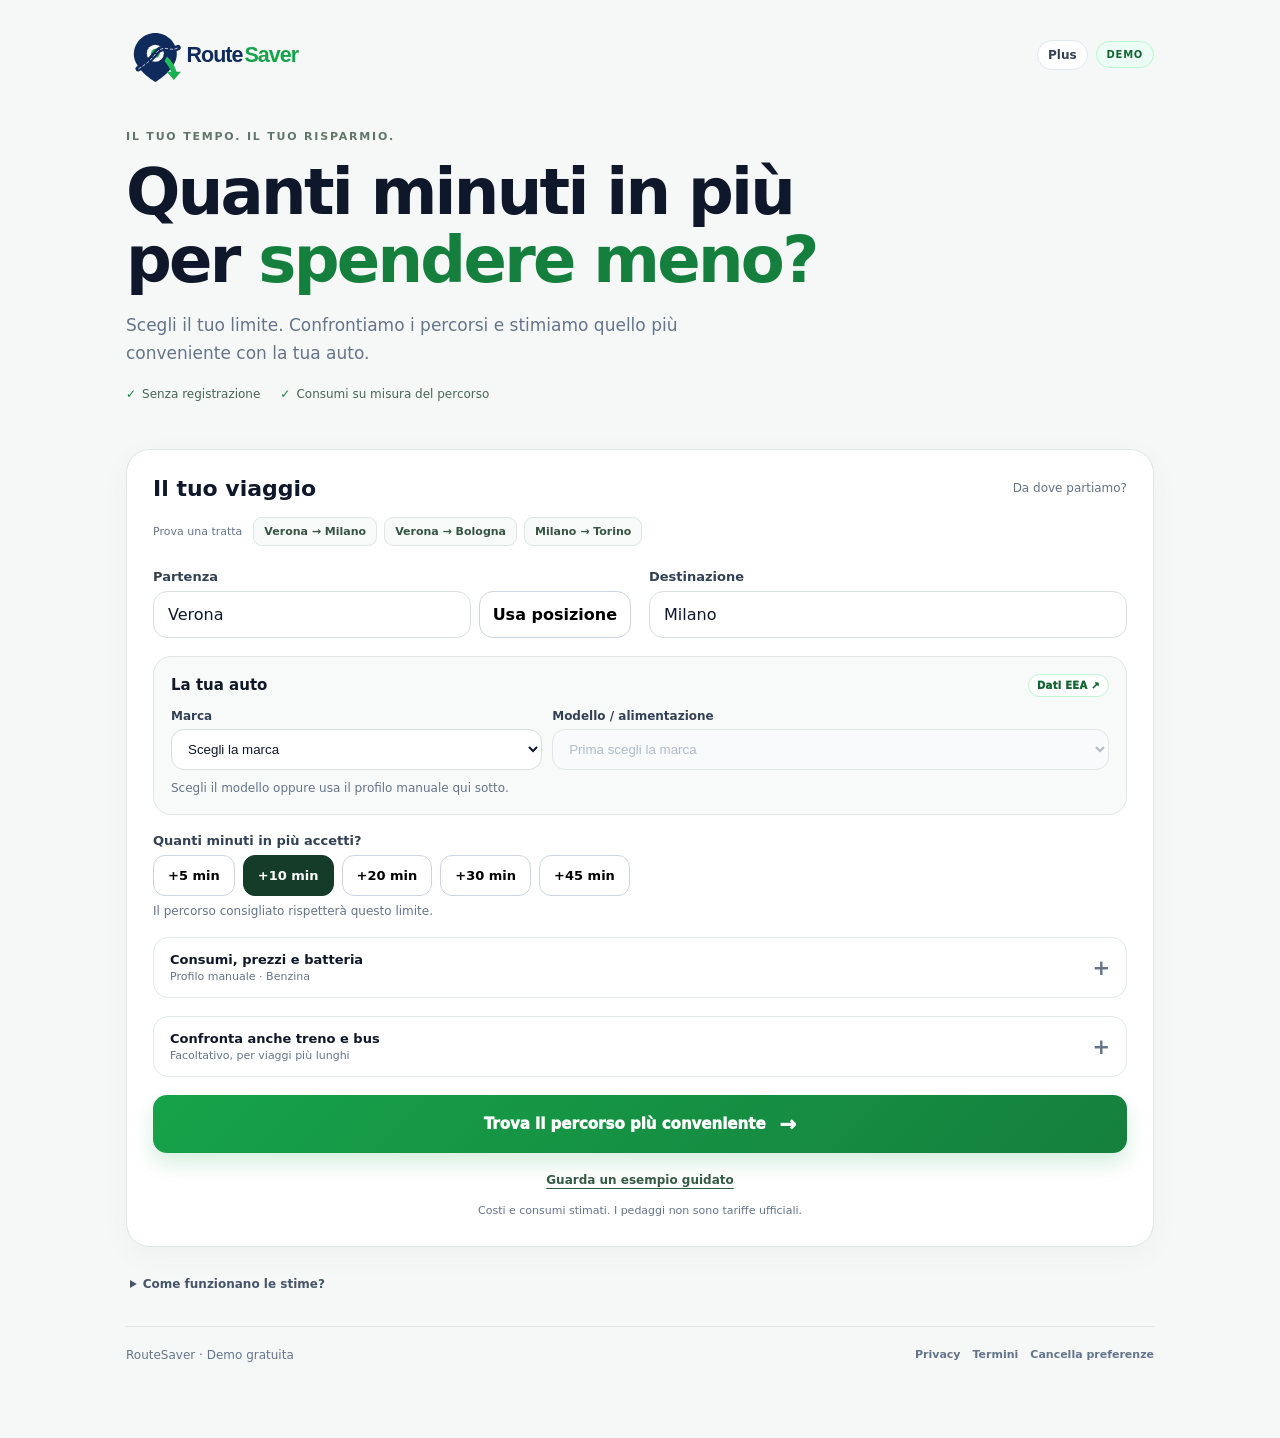
==== index.html @ 018c9a0d "Tie route savings to actual traces and add optional traffic-aware costs" ====
<!doctype html>
<html lang="it">
<head>
<meta charset="utf-8">
<meta name="viewport" content="width=device-width,initial-scale=1,viewport-fit=cover">
<meta name="theme-color" content="#0f172a">
<link rel="icon" href="assets/routesaver-icon.svg" type="image/svg+xml">
<link rel="apple-touch-icon" href="assets/routesaver-icon.svg">
<link rel="stylesheet" href="assets/vendor/leaflet/leaflet.css">
<title>RouteSaver · Qualche minuto in più, meno spese</title>
<meta name="description" content="Scegli quanti minuti in più accettare: RouteSaver confronta i percorsi e stima il risparmio con la tua auto.">
<style>
:root{--bg:#f5f7fb;--card:#fff;--ink:#0f172a;--muted:#64748b;--line:#e2e8f0;--green:#16a34a;--green2:#15803d;--blue:#2563eb;--amber:#d97706;--red:#dc2626;--shadow:0 14px 38px rgba(15,23,42,.08)}
*{box-sizing:border-box}html{scroll-behavior:smooth}body{margin:0;font-family:Inter,ui-sans-serif,system-ui,-apple-system,BlinkMacSystemFont,"Segoe UI",sans-serif;background:linear-gradient(180deg,#eef4ff 0,#f8fafc 260px,#f5f7fb 100%);color:var(--ink)}
button,input{font:inherit}.wrap{max-width:1000px;margin:auto;padding:22px 16px 70px}.top{display:flex;justify-content:space-between;gap:12px;align-items:center;margin-bottom:18px}.topright{display:flex;align-items:center;gap:8px}.privacyLink{font-size:12px;font-weight:850;color:#334155;text-decoration:none;background:#fff;border:1px solid #e2e8f0;padding:7px 10px;border-radius:999px}.brand{display:flex;align-items:center}.brand img{display:block;width:210px;max-width:48vw;height:auto}.brand span{color:var(--green)}.beta{font-size:12px;font-weight:850;background:#ecfdf5;color:#166534;border:1px solid #bbf7d0;padding:7px 10px;border-radius:999px}
.hero{background:rgba(255,255,255,.9);border:1px solid rgba(255,255,255,.9);border-radius:28px;padding:28px;box-shadow:var(--shadow);margin-bottom:18px}.hero h1{font-size:clamp(31px,7vw,56px);line-height:.98;letter-spacing:-2px;margin:0 0 12px;max-width:820px}.hero p{margin:0;color:var(--muted);font-size:17px;max-width:720px;line-height:1.5}
.panel{background:var(--card);border:1px solid var(--line);border-radius:24px;padding:20px;box-shadow:var(--shadow);margin-bottom:18px}.panel h2{margin:0 0 14px;font-size:20px}.grid{display:grid;grid-template-columns:1fr 1fr;gap:14px}.field{display:flex;flex-direction:column;gap:7px;position:relative}.field label{font-size:13px;font-weight:850;color:#334155}.field input,.field select{width:100%;border:1px solid #cbd5e1;border-radius:14px;padding:13px 14px;background:#fff;color:var(--ink);outline:none}.field input:focus,.field select:focus{border-color:#60a5fa;box-shadow:0 0 0 3px #dbeafe}.field select:disabled{background:#f8fafc;color:#94a3b8}.full{grid-column:1/-1}
.locrow{display:flex;gap:8px}.locrow input{flex:1}.suggestions{display:none;position:absolute;left:0;right:0;top:100%;margin-top:5px;background:#fff;border:1px solid #cbd5e1;border-radius:14px;box-shadow:0 14px 30px rgba(15,23,42,.14);z-index:50;overflow:hidden;max-height:260px;overflow-y:auto}.suggestions.show{display:block}.suggestion{display:block;width:100%;border:0;border-bottom:1px solid #eef2f7;background:#fff;text-align:left;padding:11px 12px;cursor:pointer;color:#0f172a}.suggestion:last-child{border-bottom:0}.suggestion:hover,.suggestion:focus{background:#f8fafc}.suggestion strong{display:block;font-size:13px}.suggestion span{display:block;font-size:11px;color:#64748b;margin-top:2px}.carpicker{border:1px solid #dbeafe;background:linear-gradient(135deg,#eff6ff,#f0fdf4);border-radius:18px;padding:15px}.carhead{display:flex;align-items:center;justify-content:space-between;gap:10px;margin-bottom:12px}.carhead b{font-size:15px}.sourcepill{font-size:10px;font-weight:950;letter-spacing:.3px;background:#fff;color:#166534;border:1px solid #bbf7d0;border-radius:999px;padding:5px 8px}.cargrid{display:grid;grid-template-columns:1fr 1.5fr;gap:10px}.carcell{display:flex;flex-direction:column;gap:6px}.carcell label{font-size:12px;font-weight:850;color:#334155}.carcell select{width:100%;border:1px solid #cbd5e1;border-radius:13px;padding:11px 12px;background:#fff;color:#0f172a;outline:none}.carcell select:focus{border-color:#60a5fa;box-shadow:0 0 0 3px #dbeafe}.carcell select:disabled{background:#f8fafc;color:#94a3b8}.carmatch{display:none;margin-top:11px;background:#fff;border:1px solid #bbf7d0;border-radius:13px;padding:10px 11px;font-size:12px;color:#334155;line-height:1.45}.carmatch.show{display:block}.carmatch b{display:block;color:#0f172a;font-size:13px;margin-bottom:2px}.manualLabel{margin-top:2px}.pluginFields{display:none}.geo{border:1px solid #cbd5e1;background:white;border-radius:14px;padding:0 13px;font-weight:850;cursor:pointer;white-space:nowrap}.geo:disabled{opacity:.55;cursor:wait}
.switchrow{display:flex;gap:8px;flex-wrap:wrap}.chip{border:1px solid var(--line);background:#fff;border-radius:999px;padding:9px 12px;font-size:13px;font-weight:850;cursor:pointer}.chip.active{background:#0f172a;color:white;border-color:#0f172a}.minutes{display:flex;gap:8px;flex-wrap:wrap}.minchip{border:1px solid #cbd5e1;background:#fff;border-radius:14px;padding:10px 13px;font-size:13px;font-weight:850;cursor:pointer}.minchip.active{background:#dcfce7;color:#166534;border-color:#86efac;box-shadow:0 0 0 2px #f0fdf4}
.helper{font-size:12px;color:var(--muted);line-height:1.4}.notice{display:none;margin-top:12px;padding:11px 13px;border-radius:14px;font-size:13px;font-weight:700}.notice.info{display:block;background:#eff6ff;color:#1d4ed8;border:1px solid #bfdbfe}.notice.warn{display:block;background:#fff7ed;color:#9a3412;border:1px solid #fed7aa}.notice.err{display:block;background:#fef2f2;color:#991b1b;border:1px solid #fecaca}
.calc{width:100%;border:0;border-radius:16px;padding:15px 18px;background:linear-gradient(135deg,var(--green),var(--green2));color:white;font-size:16px;font-weight:950;cursor:pointer;box-shadow:0 10px 20px rgba(22,163,74,.18)}.calc[disabled]{opacity:.65;cursor:wait}.calc:active{transform:translateY(1px)}
.routebox{display:none}.summary{display:flex;justify-content:space-between;gap:12px;align-items:flex-start;margin-bottom:14px}.summary h2{margin:0}.muted{color:var(--muted)}.small{font-size:12px}.resolved{margin-top:5px;font-size:12px;color:#64748b}
.mapbox{border:1px solid #dbeafe;background:#eef4ff;height:310px;border-radius:20px;overflow:hidden;margin-bottom:16px;position:relative}.routemap{width:100%;height:100%;z-index:1}.maplegend{position:absolute;left:10px;bottom:10px;display:flex;gap:7px;flex-wrap:wrap;z-index:500;pointer-events:none}.legend{display:inline-flex;align-items:center;gap:6px;background:rgba(255,255,255,.96);border:1px solid #cbd5e1;border-radius:999px;padding:6px 9px;font-size:11px;font-weight:900;box-shadow:0 2px 8px rgba(15,23,42,.08)}.legend:before{content:"";width:18px;height:4px;border-radius:999px;background:#64748b}.legend.fast:before{background:#0066ff}.legend.smart:before{background:#16a34a}.legend.cheap:before{background:#f97316}
.cards{display:grid;grid-template-columns:repeat(3,1fr);gap:12px}.card{border:1px solid var(--line);border-radius:20px;padding:16px;background:#fff;position:relative}.card.best{border:2px solid #22c55e;background:linear-gradient(180deg,#f0fdf4,#fff)}.badge{display:inline-flex;padding:5px 8px;border-radius:999px;font-size:11px;font-weight:900;margin-bottom:10px;background:#e2e8f0}.best .badge{background:#dcfce7;color:#166534}.card h3{margin:0 0 4px;font-size:18px}.big{font-size:28px;font-weight:950;letter-spacing:-1px;margin:8px 0}.stats{display:grid;gap:7px;font-size:13px;color:#475569}.stat{display:flex;justify-content:space-between;gap:8px}.mixbox{margin-top:12px;border:1px solid #e2e8f0;border-radius:14px;padding:10px;background:#f8fafc}.mixhead{display:flex;justify-content:space-between;gap:8px;align-items:center;font-size:12px}.mixhead b{color:#0f172a}.mixhead span{font-weight:900;color:#166534}.mixbar{display:flex;height:7px;border-radius:999px;overflow:hidden;margin:8px 0 6px;background:#e2e8f0}.mixbar i{display:block;height:100%}.mixbar .urban{background:#f59e0b}.mixbar .extra{background:#22c55e}.mixbar .highway{background:#2563eb}.mixlabels{display:flex;justify-content:space-between;gap:6px;font-size:10px;color:#64748b}.mixnote{font-size:10px;color:#94a3b8;margin-top:5px}.delta{margin-top:12px;border-radius:13px;padding:10px;font-weight:900;font-size:13px;background:#f8fafc}.best .delta{background:#dcfce7;color:#166534}.subdelta{display:block;font-size:11px;font-weight:650;margin-top:3px;opacity:.75}
.openmaps{display:inline-flex;justify-content:center;align-items:center;text-decoration:none;width:100%;margin-top:12px;border:1px solid #cbd5e1;border-radius:14px;padding:11px;color:#0f172a;font-weight:850;background:#fff}.insight{margin-top:14px;border-radius:18px;padding:16px;background:#0f172a;color:white}.insight strong{font-size:22px}.insight small{display:block;color:#cbd5e1;margin-top:5px;line-height:1.4}
.evbox{display:none;margin-top:14px;border:1px dashed #93c5fd;background:#eff6ff;border-radius:16px;padding:13px;font-size:13px;line-height:1.5}.stopsbox{display:none;margin-top:14px;border:1px solid #e2e8f0;background:#fff;border-radius:18px;padding:14px}.stopsbox.show{display:block}.stopshead{display:flex;justify-content:space-between;gap:10px;align-items:flex-start;margin-bottom:10px}.stopshead h3{margin:0;font-size:17px}.stopshead span{font-size:10px;font-weight:900;color:#64748b;background:#f8fafc;border:1px solid #e2e8f0;border-radius:999px;padding:5px 7px}.stopgrid{display:grid;grid-template-columns:repeat(2,1fr);gap:9px}.stopcard{border:1px solid #e2e8f0;border-radius:14px;padding:11px;background:#f8fafc}.stopcard b{display:block;font-size:13px;margin-bottom:4px}.stopmeta{font-size:11px;color:#64748b;line-height:1.45}.stopprice{font-size:18px;font-weight:950;color:#166534;margin:5px 0}.stoplink{display:inline-block;margin-top:7px;font-size:11px;font-weight:850;color:#0f172a;text-decoration:none;border:1px solid #cbd5e1;background:#fff;border-radius:9px;padding:6px 8px}.stopsnote{font-size:10px;color:#94a3b8;line-height:1.45;margin-top:9px}.stoploading{font-size:12px;color:#64748b}.comparebox{border:1px solid #c7d2fe;background:linear-gradient(135deg,#eef2ff,#f8fafc);border-radius:18px;padding:15px}.comparetop{display:flex;align-items:center;justify-content:space-between;gap:12px;margin-bottom:10px}.comparecheck{display:flex;align-items:center;gap:9px;font-size:14px;font-weight:900;color:#1e293b}.comparecheck input{width:18px;height:18px}.comparegrid{display:grid;grid-template-columns:repeat(3,1fr);gap:10px}.transitcompare{display:none;margin-top:16px;border:1px solid #c7d2fe;background:linear-gradient(135deg,#eef2ff,#fff);border-radius:20px;padding:16px}.transitcompare.show{display:block}.transithead{display:flex;justify-content:space-between;align-items:flex-start;gap:12px;margin-bottom:12px}.transithead h3{margin:0;font-size:18px}.transithead span{font-size:10px;font-weight:900;background:#fff;border:1px solid #c7d2fe;color:#4338ca;border-radius:999px;padding:5px 8px}.modecompare{display:grid;grid-template-columns:1fr 1fr;gap:10px}.modecard{background:#fff;border:1px solid #dbeafe;border-radius:16px;padding:14px}.modecard h4{margin:0 0 4px;font-size:15px}.modeprice{font-size:24px;font-weight:950;letter-spacing:-.5px;margin:6px 0}.modeprice small{font-size:11px;font-weight:750;color:#64748b}.modestats{display:grid;gap:5px;font-size:12px;color:#475569}.modestat{display:flex;justify-content:space-between;gap:8px}.transitlegs{margin-top:10px;display:flex;flex-wrap:wrap;gap:6px}.legchip{background:#f8fafc;border:1px solid #e2e8f0;border-radius:999px;padding:5px 8px;font-size:10px;font-weight:800;color:#334155}.compareverdict{margin-top:12px;background:#0f172a;color:#fff;border-radius:14px;padding:12px 13px;font-size:13px;line-height:1.45}.compareverdict b{display:block;font-size:15px;margin-bottom:2px}.transitlinks{display:flex;gap:8px;flex-wrap:wrap;margin-top:10px}.transitlinks a{font-size:11px;font-weight:850;color:#4338ca;text-decoration:none;background:#fff;border:1px solid #c7d2fe;padding:7px 9px;border-radius:10px}.transitnote{font-size:10px;color:#64748b;margin-top:9px;line-height:1.45}.fareentry{margin-top:12px;padding:11px;border:1px dashed #a5b4fc;background:#f8faff;border-radius:13px}.fareentry b{display:block;font-size:12px;margin-bottom:6px}.fareentryrow{display:flex;gap:7px}.fareentry input{flex:1;min-width:0;border:1px solid #c7d2fe;border-radius:10px;padding:9px 10px;background:#fff}.fareentry button{border:0;background:#4338ca;color:#fff;border-radius:10px;padding:9px 11px;font-weight:900;cursor:pointer}.faremissing{font-size:11px;color:#64748b;line-height:1.4;margin-top:6px}.share{width:100%;border:1px solid #cbd5e1;background:white;border-radius:14px;padding:12px;font-weight:850;cursor:pointer;margin-top:12px}.fuelbox{display:none;border:1px solid #bbf7d0;background:#f0fdf4;border-radius:14px;padding:12px 13px}.fuelbox strong{display:block;margin-bottom:4px}.fuelbtn{border:1px solid #86efac;background:#fff;color:#166534;border-radius:11px;padding:8px 10px;font-size:12px;font-weight:900;cursor:pointer;margin-top:8px}.privacyActions{display:flex;gap:8px;flex-wrap:wrap;margin-top:12px}.privacyActions button,.privacyActions a{border:1px solid #cbd5e1;background:#fff;color:#334155;border-radius:12px;padding:9px 11px;font-size:12px;font-weight:850;text-decoration:none;cursor:pointer}
.explain{display:grid;grid-template-columns:repeat(4,1fr);gap:12px}.ex{padding:14px;border:1px solid var(--line);border-radius:16px;background:#fafafa}.ex b{display:block;margin-bottom:4px}.foot{font-size:12px;color:#64748b;text-align:center;margin-top:22px;line-height:1.5}
.spinner{display:inline-block;width:14px;height:14px;border:2px solid rgba(255,255,255,.5);border-top-color:white;border-radius:50%;animation:spin .7s linear infinite;vertical-align:-2px;margin-right:7px}@keyframes spin{to{transform:rotate(360deg)}}
@media(max-width:720px){.wrap{padding:14px 12px 50px}.hero{padding:22px;border-radius:22px}.grid,.cards,.explain,.stopgrid,.modecompare{grid-template-columns:1fr}.comparegrid{grid-template-columns:1fr 1fr}.panel{padding:16px;border-radius:20px}.top{margin:3px 3px 14px}.brand img{width:175px;max-width:56vw}.summary{flex-direction:column}.cards{gap:10px}.card{padding:15px}.hero h1{letter-spacing:-1.4px}.hero p{font-size:15px}.mapbox{height:280px}.locrow{flex-direction:column}.geo{padding:11px}}
</style>
<link rel="stylesheet" href="assets/demo.css">
<link rel="stylesheet" href="assets/routes.css">
</head>
<body>
<div class="wrap">
  <div class="top">
    <div class="brand"><img src="assets/routesaver-logo.svg" alt="RouteSaver"></div>
    <div class="topright"><a class="privacyLink" href="plus.html">Plus</a><div class="beta">DEMO</div></div>
  </div>

  <section class="hero">
    <span class="eyebrow">IL TUO TEMPO. IL TUO RISPARMIO.</span>
    <h1>Quanti minuti in più<br>per <span>spendere meno?</span></h1>
    <p>Scegli il tuo limite. Confrontiamo i percorsi e stimiamo quello più conveniente con la tua auto.</p>
    <div class="hero-pills"><span>Senza registrazione</span><span>Consumi su misura del percorso</span></div>
  </section>

  <section class="panel">
    <div class="panelhead"><h2>Il tuo viaggio</h2><span>Da dove partiamo?</span></div>
    <div class="trip-presets" aria-label="Percorsi da provare"><span>Prova una tratta</span><button type="button" data-trip="Verona|Milano">Verona → Milano</button><button type="button" data-trip="Verona|Bologna">Verona → Bologna</button><button type="button" data-trip="Milano|Torino">Milano → Torino</button></div>
    <div class="grid">
      <div class="field">
        <label for="from">Partenza</label>
        <div class="locrow"><input id="from" autocomplete="off" value="Verona" placeholder="Città, indirizzo o luogo"><button class="geo" id="geoBtn" type="button">Usa posizione</button></div><div id="fromSuggestions" class="suggestions"></div>
      </div>
      <div class="field"><label for="to">Destinazione</label><input id="to" autocomplete="off" value="Milano" placeholder="Città, indirizzo o luogo"><div id="toSuggestions" class="suggestions"></div></div>

      <div class="field full">
        <div class="carpicker">
          <div class="carhead"><b>La tua auto</b><a class="sourcepill" href="https://www.eea.europa.eu/en/datahub/datahubitem-view/fa8b1229-3db6-495d-b18e-9c9b3267c02b" target="_blank" rel="noopener" title="Fonte ufficiale European Environment Agency">Dati EEA ↗</a></div>
          <div class="cargrid">
            <div class="carcell"><label for="carMake">Marca</label><select id="carMake"><option value="">Caricamento catalogo…</option></select></div>
            <div class="carcell"><label for="carModel">Modello / alimentazione</label><select id="carModel" disabled><option value="">Prima scegli la marca</option></select></div>
          </div>
          <div class="carmatch" id="carMatch"></div>
          <span class="helper">Scegli il modello oppure usa il profilo manuale qui sotto.</span>
        </div>
      </div>

      <div class="field full"><label>Quanti minuti in più accetti?</label><div class="minutes" id="minuteChips"><button class="minchip" data-min="5" type="button">+5 min</button><button class="minchip active" data-min="10" type="button">+10 min</button><button class="minchip" data-min="20" type="button">+20 min</button><button class="minchip" data-min="30" type="button">+30 min</button><button class="minchip" data-min="45" type="button">+45 min</button></div><span class="helper">Il percorso consigliato rispetterà questo limite.</span></div>
      <details class="advanced full" id="vehicleSettings">
        <summary><span>Consumi, prezzi e batteria<small id="vehicleSettingsHint">Profilo manuale · Benzina</small></span><span class="expand-icon" aria-hidden="true">+</span></summary>
        <div class="grid advanced-content">
      <div class="field full"><label class="manualLabel">Alimentazione</label>
        <div class="switchrow" id="vehicleChips">
          <button class="chip active" data-v="benzina" type="button">Benzina</button>
          <button class="chip" data-v="diesel" type="button">Diesel</button>
          <button class="chip" data-v="ibrida" type="button">Full hybrid</button>
          <button class="chip" data-v="plugin" type="button">Plug-in hybrid</button>
          <button class="chip" data-v="elettrica" type="button">Elettrica</button>
        </div>
      </div>

      <div class="field"><label for="cons" id="consLabel">Consumo base (l/100 km)</label><input id="cons" type="number" min=".1" step=".1" value="6.2"><span class="helper">Adattato al tipo di strada di ogni percorso.</span></div>
      <div class="field"><label for="price" id="priceLabel">Prezzo carburante (€/l)</label><input id="price" type="number" min=".01" step=".001" value="1.78"><span class="helper">Prezzo MIMIT predefinito, aggiornato automaticamente. Puoi modificarlo.</span></div>
      <div class="field pluginFields" id="pluginEvConsField"><label for="pluginEvCons">Consumo elettrico (kWh/100 km)</label><input id="pluginEvCons" type="number" min=".1" step=".1" value="18.5"></div>
      <div class="field pluginFields" id="pluginEnergyPriceField"><label for="pluginEnergyPrice">Costo energia (€/kWh)</label><input id="pluginEnergyPrice" type="number" min=".01" step=".01" value="0.30"></div>
      <div class="field full"><div class="fuelbox" id="fuelBox"><strong id="fuelTitle">Prezzo carburante MIMIT</strong><span id="fuelText"></span><br><button class="fuelbtn" id="useFuelPrice" type="button">Usa questo prezzo</button></div></div>
      <div class="field" id="socField" style="display:none"><label for="soc">Batteria alla partenza (%)</label><input id="soc" type="number" min="5" max="100" value="80"></div>
      <div class="field" id="batteryField" style="display:none"><label for="battery">Batteria utilizzabile per il calcolo (kWh)</label><input id="battery" type="number" min="2" max="200" step="0.1" value="60"><span class="helper" id="batteryHelp">Se scegli un modello compatibile, RouteSaver prova a compilarla automaticamente dai dati EEA.</span></div>
        </div>
      </details>
      <details class="advanced full" id="transitSettings"><summary><span>Confronta anche treno e bus<small>Facoltativo, per viaggi più lunghi</small></span><span class="expand-icon" aria-hidden="true">+</span></summary><div class="advanced-content">      <div class="field full">
        <div class="comparebox">
          <div class="comparetop"><label class="comparecheck"><input id="compareTransit" type="checkbox"> Confronta anche treno e bus</label></div>
          <div class="comparegrid" id="transitOptions">
            <div class="field"><label for="travelers">Viaggiatori</label><input id="travelers" type="number" min="1" max="9" step="1" value="1"></div>
            <div class="field"><label for="departAt">Partenza</label><input id="departAt" type="datetime-local"></div>
            <div class="field"><label for="parkingCost">Parcheggio auto (€)</label><input id="parkingCost" type="number" min="0" step="0.50" value="0"></div>
            <input id="ticketFare" type="hidden" value="">
          </div>
          <span class="helper">Confronto opzionale. Se il prezzo del biglietto non è disponibile, puoi inserirlo tu.</span>
        </div>
      </div>
</div></details>

      <div class="full actions"><button class="calc" id="calc" type="button">Trova il percorso più conveniente <span aria-hidden="true">→</span></button><button class="sample-btn" id="sampleDemo" type="button">Guarda un esempio guidato</button><p class="estimate-note">Costi e consumi stimati. I pedaggi non sono tariffe ufficiali.</p><div id="notice" class="notice" role="status" aria-live="polite"></div></div>
    </div>
  </section>

  <section class="panel routebox" id="results">
    <div class="summary">
      <div><h2 id="tripTitle">Verona → Milano</h2><div id="resultSource" class="muted small">Percorsi calcolati</div><div id="resolved" class="resolved"></div></div>
      <div class="beta" id="liveBadge">PERCORSI</div>
    </div>

    <div class="insight" id="insight" aria-live="polite"></div>
    <div class="traffic-status" id="trafficStatus" role="status"></div>
    <div class="cards" id="cards"></div>
    <div class="mapbox"><div id="routeMap" class="routemap" aria-label="Mappa dei percorsi"></div><div id="mapStatus" class="map-status" hidden></div><div class="maplegend"><span class="legend fast">Percorso 1</span><span class="legend smart">Percorso 2</span><span class="legend cheap">Percorso 3</span><span class="legend extra0">Percorso 4</span></div></div>
    <div class="transitcompare" id="transitBox"></div>
    <div class="evbox" id="evbox"></div>
    <div class="stopsbox" id="stopsBox"></div>
    <button class="share" id="shareBtn" type="button">Condividi RouteSaver</button>
  </section>

  <details class="method-note"><summary>Come funzionano le stime?</summary><p>Il confronto somma carburante o energia e pedaggi stimati. Tra le alternative disponibili entro il limite di minuti, evidenziamo il costo più basso rispetto al percorso più veloce.</p><p>Usiamo dati auto EEA, eventuali correzioni real-world aggregate e prezzi carburante MIMIT. Consumi, pedaggi e tempi possono differire dall’esperienza reale; prezzi e disponibilità delle colonnine non sono live.</p><p>Il traffico è incluso solo quando indicato come disponibile. Il tempo restituito dal fornitore include già i rallentamenti: non li sommiamo due volte. Il maggior consumo in coda è una stima interna (motore e servizi ausiliari), non una misura della tua auto. I pedaggi mancanti richiedono un importo verificato; il costo per km dei tratti a pagamento resta indicativo. Il risparmio riguarda la traccia qui mostrata: un navigatore esterno può scegliere strade diverse.</p></details>
  <footer class="foot"><span>RouteSaver · Demo gratuita</span><div class="privacyActions"><a href="privacy.html">Privacy</a><a href="terms.html">Termini</a><button id="clearData" type="button">Cancella preferenze</button></div></footer>

</div>

<script src="assets/vendor/leaflet/leaflet.js"></script>
<script src="assets/routing-config.js"></script>
<script src="assets/route-core.js"></script>
<script>
(function(){
  'use strict';
  var routeCore=window.RouteSaverRoutes,routeContext=null,stopsRequest=0;
  var vehicle='benzina', geoOrigin=null, lastResult=null, maxExtra=10, officialFuel=null, fuelRegion=null, priceTouched=false, selectedPlaces={from:null,to:null}, suggestTimers={from:null,to:null}, vehicleCatalog=[], vehicleCatalogMeta=null, selectedCarKey='', savedCarKey='', applyingCar=false, consumptionCustom=false, fuelStationsCache=null, routeMap=null, routeLayers=[], stopLayers=[], lastTransitContext=null, demoContext=null;
  var $=function(id){return document.getElementById(id)};
  var chips=document.querySelectorAll('.chip');
  var minuteChips=document.querySelectorAll('.minchip');

  function euro(v){return new Intl.NumberFormat('it-IT',{style:'currency',currency:'EUR'}).format(v)}
  function mins(sec){var m=Math.round(sec/60),h=Math.floor(m/60),mm=m%60;return h? h+'h '+mm+'m':mm+' min'}
  async function timedFetch(url,options){var controller=new AbortController(),timer=setTimeout(function(){controller.abort()},15000);try{return await fetch(url,Object.assign({},options||{},{signal:controller.signal}));}finally{clearTimeout(timer);}}
  function sleep(ms){return new Promise(function(r){setTimeout(r,ms)})}
  function escapeHtml(s){return String(s).replace(/[&<>"']/g,function(c){return {'&':'&amp;','<':'&lt;','>':'&gt;','"':'&quot;',"'":'&#39;'}[c]})}
  function setNotice(type,msg){var n=$('notice');n.className='notice '+type;n.textContent=msg}
  function clearNotice(){var n=$('notice');n.className='notice';n.textContent=''}
  function savePrefs(){try{localStorage.setItem('routesaverPrefs',JSON.stringify({vehicle:vehicle,cons:$('cons').value,price:$('price').value,maxExtra:maxExtra,soc:$('soc').value,battery:$('battery').value,pluginEvCons:$('pluginEvCons').value,pluginEnergyPrice:$('pluginEnergyPrice').value,carKey:selectedCarKey,consumptionCustom:consumptionCustom,compareTransit:$('compareTransit').checked,travelers:$('travelers').value,ticketFare:$('ticketFare').value,parkingCost:$('parkingCost').value}))}catch(e){}}
  function loadPrefs(){try{var p=JSON.parse(localStorage.getItem('routesaverPrefs')||'{}');savedCarKey=p.carKey||'';consumptionCustom=!!p.consumptionCustom; if(p.vehicle){var c=document.querySelector('.chip[data-v="'+p.vehicle+'"]');if(c)c.click()} if(p.cons)$('cons').value=p.cons;if(p.price)$('price').value=p.price;if(p.maxExtra){maxExtra=parseInt(p.maxExtra,10)||10;minuteChips.forEach(function(x){x.classList.toggle('active',parseInt(x.dataset.min,10)===maxExtra)})}if(p.soc)$('soc').value=p.soc;if(p.battery)$('battery').value=p.battery;if(p.pluginEvCons)$('pluginEvCons').value=p.pluginEvCons;if(p.pluginEnergyPrice)$('pluginEnergyPrice').value=p.pluginEnergyPrice;if(typeof p.compareTransit==='boolean')$('compareTransit').checked=p.compareTransit;if(p.travelers)$('travelers').value=p.travelers;if(p.ticketFare)$('ticketFare').value=p.ticketFare;if(p.parkingCost)$('parkingCost').value=p.parkingCost}catch(e){}}
  function normRegion(s){return String(s||'').normalize('NFD').replace(/[\u0300-\u036f]/g,'').toUpperCase().replace(/[^A-Z0-9]/g,'')}
  function findRegionData(region){if(!officialFuel||!officialFuel.regions)return null;var target=normRegion(region);var keys=Object.keys(officialFuel.regions);for(var i=0;i<keys.length;i++){if(normRegion(keys[i])===target)return {name:keys[i],data:officialFuel.regions[keys[i]]}}return null}
  function updateFuelBox(region){if(region)fuelRegion=region;var box=$('fuelBox');if(!officialFuel||vehicle==='elettrica'){box.style.display='none';return null}var fuel=(vehicle==='diesel'?'gasolio':'benzina'),match=findRegionData(fuelRegion),val=null,label='';if(match&&match.data) {val=match.data[fuel];label=match.name;}if(!val&&officialFuel.national){val=officialFuel.national[fuel];label='media indicativa nazionale';}if(!val){box.style.display='none';return null}box.style.display='block';$('fuelTitle').textContent='Riferimento MIMIT · '+(fuel==='gasolio'?'Gasolio':'Benzina')+' self';$('fuelText').textContent=euro(val)+'/l · '+label+(officialFuel.dataset_date?' · dati '+officialFuel.dataset_date:'');$('useFuelPrice').dataset.price=val;if(!priceTouched){$('price').value=Number(val).toFixed(3);}return val;}
  async function loadOfficialFuel(){try{var r=await fetch('data/fuel.json',{cache:'no-store'});if(!r.ok)return;officialFuel=await r.json();updateFuelBox()}catch(e){}}
  function makeCarKey(r){return [r.make,r.model,r.fuel,r.fuel_mode].join('|')}
  function eeaVehicleType(r){var fm=String(r.fuel_mode||'').toUpperCase(),ft=String(r.fuel||'').toLowerCase();if(fm==='E'||ft==='electric')return 'elettrica';if(fm==='P')return 'plugin';if(fm==='H'||ft.indexOf('electric')>=0&&ft!=='electric')return 'ibrida';if(ft.indexOf('diesel')>=0)return 'diesel';return 'benzina'}
  function eeaTypeLabel(r){var t=eeaVehicleType(r);return {benzina:'Benzina',diesel:'Diesel',ibrida:'Full hybrid',plugin:'Plug-in hybrid',elettrica:'Elettrica'}[t]||'Veicolo'}
  function clearCarSelection(resetSelects){selectedCarKey='';if($('carMatch')){$('carMatch').className='carmatch';$('carMatch').innerHTML=''}if(resetSelects&&$('carMake')){$('carMake').value='';$('carModel').innerHTML='<option value="">Prima scegli la marca</option>';$('carModel').disabled=true}}
  function currentCarData(){return selectedCarKey?vehicleCatalog.find(function(v){return makeCarKey(v)===selectedCarKey})||null:null}
  function realWorldConfidence(n){n=Number(n)||0;if(n>=5000)return 'alta';if(n>=500)return 'media';return 'indicativa'}
  function showCarMatch(r){
    var bits=[eeaTypeLabel(r)];
    if(r.power_kw)bits.push(Math.round(r.power_kw)+' kW');
    if(eeaVehicleType(r)==='elettrica'&&r.electric_wh_km)bits.push('EEA '+(r.electric_wh_km/10).toFixed(1).replace('.',',')+' kWh/100 km');
    else if(r.fc_l_100km)bits.push('WLTP '+Number(r.fc_l_100km).toFixed(1).replace('.',',')+' l/100 km');
    if(eeaVehicleType(r)==='plugin'&&r.electric_wh_km)bits.push((r.electric_wh_km/10).toFixed(1).replace('.',',')+' kWh/100 km elettrico');
    if(r.electric_range_km)bits.push('autonomia EEA '+Math.round(r.electric_range_km)+' km');
    if(r.battery_kwh_est)bits.push('batteria calcolo '+Number(r.battery_kwh_est).toFixed(1).replace('.',',')+' kWh');
    var extra='';
    if(r.real_world&&r.real_world.l_100km){
      var n=Number(r.real_world.vehicles)||0;
      extra='<br><strong style="color:#166534">Base real-world RouteSaver: '+Number(r.real_world.l_100km).toFixed(1).replace('.',',')+' l/100 km</strong>'+
        '<details class="car-provenance"><summary>Dettagli del dato EEA</summary><span class="muted">Correzione EEA OBFCM '+escapeHtml(String(r.real_world.reporting_year||''))+
        ' · '+n.toLocaleString('it-IT')+' veicoli del produttore/alimentazione · affidabilità '+realWorldConfidence(n)+'. Non è una misura diretta del singolo allestimento.</span></details>';
    }
    $('carMatch').className='carmatch show';
    $('carMatch').innerHTML='<b>'+escapeHtml(r.make+' '+r.model)+'</b>'+escapeHtml(bits.join(' · '))+extra+
      '<br><span class="muted">Consumo adattato a ogni percorso.</span>';
  }
  function populateCarModels(make,restoreKey){var sel=$('carModel');sel.innerHTML='<option value="">Scegli modello / alimentazione</option>';if(!make){sel.disabled=true;return}var rows=vehicleCatalog.filter(function(r){return r.make===make}),best={};rows.forEach(function(r){var k=r.model+'|'+eeaVehicleType(r);if(!best[k]||r.registrations>best[k].registrations)best[k]=r});Object.keys(best).sort(function(a,b){return best[a].model.localeCompare(best[b].model,'it')||eeaTypeLabel(best[a]).localeCompare(eeaTypeLabel(best[b]),'it')}).forEach(function(k){var r=best[k],idx=vehicleCatalog.indexOf(r),o=document.createElement('option');o.value=String(idx);o.textContent=r.model+' · '+eeaTypeLabel(r)+(r.power_kw?' · '+Math.round(r.power_kw)+' kW':'');sel.appendChild(o)});sel.disabled=false;if(restoreKey){var target=vehicleCatalog.findIndex(function(r){return makeCarKey(r)===restoreKey});if(target>=0){sel.value=String(target);if(consumptionCustom){selectedCarKey=restoreKey;showCarMatch(vehicleCatalog[target]);savePrefs()}else applyEEACar(vehicleCatalog[target])}}}
  function applyEEACar(r){if(!r)return;selectedCarKey=makeCarKey(r);consumptionCustom=false;applyingCar=true;var type=eeaVehicleType(r),chip=document.querySelector('.chip[data-v="'+type+'"]');if(chip)chip.click();applyingCar=false;if(type==='elettrica'&&r.electric_wh_km){$('cons').value=(r.electric_wh_km/10).toFixed(1)}else if(r.real_world&&r.real_world.l_100km){$('cons').value=Number(r.real_world.l_100km).toFixed(1)}else if(r.fc_l_100km){$('cons').value=Number(r.fc_l_100km).toFixed(1)}if(type==='plugin'&&r.electric_wh_km){$('pluginEvCons').value=(r.electric_wh_km/10).toFixed(1)}if((type==='elettrica'||type==='plugin')&&r.battery_kwh_est){$('battery').value=Number(r.battery_kwh_est).toFixed(1);$('batteryHelp').textContent='Compilata automaticamente da autonomia elettrica e consumo EEA 2025. È una capacità energetica equivalente per il calcolo, modificabile se conosci il dato reale della tua versione.'}else if(type==='elettrica'||type==='plugin'){$('batteryHelp').textContent='Dato EEA non sufficiente per questa versione: puoi inserire manualmente la capacità utilizzabile della batteria.'}showCarMatch(r);$('vehicleSettingsHint').textContent=r.make+' '+r.model;savePrefs()}
  async function loadVehicleCatalog(){var makeSel=$('carMake');try{var r=await fetch('data/vehicles.json',{cache:'no-store'});if(!r.ok)throw new Error('catalogo non disponibile');vehicleCatalogMeta=await r.json();vehicleCatalog=Array.isArray(vehicleCatalogMeta.vehicles)?vehicleCatalogMeta.vehicles:[];var totals={};vehicleCatalog.forEach(function(v){totals[v.make]=(totals[v.make]||0)+(v.registrations||0)});var makes=Object.keys(totals).sort(function(a,b){return a.localeCompare(b,'it')});makeSel.innerHTML='<option value="">Scegli la marca</option>';makes.forEach(function(m){var o=document.createElement('option');o.value=m;o.textContent=m;makeSel.appendChild(o)});if(savedCarKey){var saved=vehicleCatalog.find(function(v){return makeCarKey(v)===savedCarKey});if(saved){makeSel.value=saved.make;populateCarModels(saved.make,savedCarKey)}}}catch(e){makeSel.innerHTML='<option value="">Catalogo EEA non disponibile</option>';makeSel.disabled=true;$('carModel').disabled=true}}
  $('carMake').addEventListener('change',function(){clearCarSelection(false);populateCarModels(this.value,'');savePrefs()});
  $('carModel').addEventListener('change',function(){var idx=parseInt(this.value,10);if(!isNaN(idx)&&vehicleCatalog[idx])applyEEACar(vehicleCatalog[idx]);else{clearCarSelection(false);savePrefs()}});

  chips.forEach(function(c){c.addEventListener('click',function(){
    if(!applyingCar)clearCarSelection(true);
    chips.forEach(function(x){x.classList.remove('active')});c.classList.add('active');vehicle=c.dataset.v;
    var ev=vehicle==='elettrica',plugin=vehicle==='plugin';
    $('socField').style.display=(ev||plugin)?'flex':'none';$('batteryField').style.display=(ev||plugin)?'flex':'none';
    $('pluginEvConsField').style.display=plugin?'flex':'none';$('pluginEnergyPriceField').style.display=plugin?'flex':'none';
    $('consLabel').textContent=ev?'Consumo base (kWh/100 km)':'Consumo base carburante (l/100 km)';
    $('priceLabel').textContent=ev?'Prezzo energia (€/kWh)':'Prezzo carburante (€/l)';
    var defaults={benzina:[6.2,1.78],diesel:[5.4,1.72],ibrida:[4.7,1.78],plugin:[5.5,1.78],elettrica:[18.5,.55]};
    $('cons').value=defaults[vehicle][0];$('price').value=defaults[vehicle][1];
    if(plugin){$('battery').value='14';$('soc').value='80';}
    else if(ev){$('battery').value='60';}
    if((ev||plugin)&&!applyingCar)$('batteryHelp').textContent='Inserisci la capacità utilizzabile della batteria oppure scegli Marca e Modello per tentare la compilazione automatica EEA.';
    $('vehicleSettingsHint').textContent=(applyingCar?'Profilo del modello':'Profilo manuale')+' · '+c.textContent;
    if(ev||plugin)$('vehicleSettings').open=true;
    priceTouched=false;updateFuelBox();savePrefs();
  })});

  minuteChips.forEach(function(c){c.addEventListener('click',function(){minuteChips.forEach(function(x){x.classList.remove('active')});c.classList.add('active');maxExtra=parseInt(c.dataset.min,10)||10;savePrefs();if(routeContext&&$('results').style.display!=='none'){var r=routeContext;render(r.from,r.to,r.a,r.b,r.rs,true)}})});

  ['soc','battery','pluginEnergyPrice'].forEach(function(id){$(id).addEventListener('change',savePrefs)});
  ['cons','pluginEvCons'].forEach(function(id){$(id).addEventListener('input',function(){consumptionCustom=true;savePrefs()})});
  $('price').addEventListener('input',function(){priceTouched=true;savePrefs()});
  $('useFuelPrice').addEventListener('click',function(){var p=parseFloat(this.dataset.price);if(p){priceTouched=false;$('price').value=p.toFixed(3);savePrefs();setNotice('info','Prezzo MIMIT inserito. Puoi comunque modificarlo manualmente.')}});
  $('clearData').addEventListener('click',function(){try{localStorage.removeItem('routesaverPrefs')}catch(e){};geoOrigin=null;selectedPlaces={from:null,to:null};clearCarSelection(true);$('from').value='Verona';$('to').value='Milano';maxExtra=10;minuteChips.forEach(function(x){x.classList.toggle('active',parseInt(x.dataset.min,10)===10)});var b=document.querySelector('.chip[data-v="benzina"]');if(b)b.click();$('geoBtn').textContent='Usa posizione';setNotice('info','Preferenze locali cancellate. RouteSaver non conserva uno storico server dei tuoi percorsi.');window.scrollTo({top:0,behavior:'smooth'})});

  function formatPlace(f){var p=f.properties||{},parts=[p.name||p.street,p.housenumber,p.city||p.town||p.village,p.state].filter(Boolean);var primary=[p.name||p.street,p.housenumber].filter(Boolean).join(' ');var secondary=[p.city||p.town||p.village,p.state,p.country].filter(Boolean).filter(function(x,i,a){return a.indexOf(x)===i}).join(', ');return {primary:primary||parts.join(' ')||'Risultato',secondary:secondary,label:[primary,secondary].filter(Boolean).join(', '),region:p.state||p.county||'',lon:f.geometry.coordinates[0],lat:f.geometry.coordinates[1]}}
  function hideSuggestions(id){var box=$(id+'Suggestions');if(box){box.classList.remove('show');box.innerHTML=''}}
  async function loadSuggestions(id){var input=$(id),q=input.value.trim(),box=$(id+'Suggestions');if(q.length<3||q==='Posizione attuale'){hideSuggestions(id);return}try{var r=await fetch('https://photon.komoot.io/api?limit=5&q='+encodeURIComponent(q),{headers:{'Accept':'application/json'}});if(!r.ok)return;var j=await r.json(),items=(j.features||[]).map(formatPlace);if(!items.length){hideSuggestions(id);return}box.innerHTML=items.map(function(x,i){return '<button class="suggestion" type="button" data-i="'+i+'"><strong>'+escapeHtml(x.primary)+'</strong><span>'+escapeHtml(x.secondary)+'</span></button>'}).join('');box.classList.add('show');Array.prototype.forEach.call(box.querySelectorAll('.suggestion'),function(btn){btn.addEventListener('click',function(){var x=items[parseInt(btn.dataset.i,10)];input.value=x.label;selectedPlaces[id]={lat:x.lat,lon:x.lon,region:x.region,name:x.label};if(id==='from')geoOrigin=null;hideSuggestions(id)})})}catch(e){hideSuggestions(id)}}
  ['from','to'].forEach(function(id){$(id).addEventListener('input',function(){selectedPlaces[id]=null;if(id==='from')geoOrigin=null;clearTimeout(suggestTimers[id]);if(this.value.trim().length<3){hideSuggestions(id);return}suggestTimers[id]=setTimeout(function(){loadSuggestions(id)},450)});$(id).addEventListener('keydown',function(e){if(e.key==='Escape')hideSuggestions(id)})});
  document.addEventListener('click',function(e){if(!e.target.closest('.field')){hideSuggestions('from');hideSuggestions('to')}});

  $('geoBtn').addEventListener('click',function(){
    if(!navigator.geolocation){setNotice('warn','Il browser non supporta la geolocalizzazione. Inserisci la partenza manualmente.');return}
    var b=$('geoBtn');b.disabled=true;b.textContent='Cerco…';
    navigator.geolocation.getCurrentPosition(function(pos){
      geoOrigin={lat:pos.coords.latitude,lon:pos.coords.longitude,region:'',name:'Posizione attuale'};selectedPlaces.from=geoOrigin;
      $('from').value='Posizione attuale';b.disabled=false;b.textContent='Posizione acquisita';setNotice('info','Posizione acquisita. Ora inserisci la destinazione e calcola.');
    },function(){b.disabled=false;b.textContent='Usa posizione';setNotice('warn','Non ho accesso alla posizione. Puoi scrivere manualmente città o indirizzo.');},{enableHighAccuracy:false,timeout:8000,maximumAge:300000});
  });

  async function geocode(q){
    if(!q)throw new Error('Inserisci partenza e destinazione.');
    var url='https://photon.komoot.io/api?limit=1&q='+encodeURIComponent(q);
    try{
      var r=await fetch(url,{headers:{'Accept':'application/json'}});
      if(r.ok){var j=await r.json();if(j.features&&j.features.length){var f=j.features[0],p=f.properties||{},c=f.geometry.coordinates;return {lon:c[0],lat:c[1],region:p.state||p.county||'',name:[p.name,p.city,p.state,p.country].filter(Boolean).filter(function(x,i,a){return a.indexOf(x)===i}).join(', ')||q}}}
    }catch(e){}
    var nurl='https://nominatim.openstreetmap.org/search?format=jsonv2&limit=1&addressdetails=1&accept-language=it&q='+encodeURIComponent(q);
    var nr=await fetch(nurl,{headers:{'Accept':'application/json'}});
    if(!nr.ok)throw new Error('Servizio di ricerca luoghi non disponibile.');
    var nj=await nr.json();if(!nj.length)throw new Error('Non trovo "'+q+'". Prova con città + provincia o un indirizzo più preciso.');
    return {lon:+nj[0].lon,lat:+nj[0].lat,region:(nj[0].address&&(nj[0].address.state||nj[0].address.region||nj[0].address.county))||'',name:nj[0].display_name||q};
  }

  async function traceRoadMix(coords){
    if(!coords||coords.length<2)throw new Error('Geometria insufficiente');
    var original=coords,step=Math.max(1,Math.ceil(original.length/700)),sample=[];
    for(var i=0;i<original.length;i+=step)sample.push(original[i]);
    var last=original[original.length-1];
    if(sample[sample.length-1]!==last)sample.push(last);
    var payload={shape:sample.map(function(p){return {lat:p[1],lon:p[0]}}),costing:'auto',shape_match:'map_snap',filters:{action:'include',attributes:['edge.length','edge.road_class','edge.use','edge.speed','edge.toll']}};
    var r=await timedFetch('https://valhalla1.openstreetmap.de/trace_attributes',{method:'POST',headers:{'Content-Type':'application/json','Accept':'application/json','X-Client-Id':'routesaver-mvp'},body:JSON.stringify(payload)});
    if(!r.ok)throw new Error('Profilo stradale non disponibile');
    var j=await r.json(),edges=j.edges||[],km={urban:0,extra:0,highway:0},bands={slow:0,city:0,medium:0,fast:0,highway:0,veryfast:0},total=0,speedKm=0,tollKm=0,tollComplete=true;
    edges.forEach(function(e){
      var len=parseFloat(e.length)||0,rc=String(e.road_class||''),use=String(e.use||''),speed=parseFloat(e.speed)||0,cat,band;
      if(!len)return;
      if(typeof e.toll!=='boolean')tollComplete=false;
      if(e.toll===true)tollKm+=len;
      if(rc==='motorway'||rc==='trunk'||use==='ramp')cat='highway';
      else if(rc==='residential'||rc==='service_other'||use==='living_street'||(speed>0&&speed<=50))cat='urban';
      else cat='extra';
      if(speed<=30)band='slow';else if(speed<=50)band='city';else if(speed<=70)band='medium';else if(speed<=90)band='fast';else if(speed<=110)band='highway';else band='veryfast';
      km[cat]+=len;bands[band]+=len;total+=len;speedKm+=len*speed;
    });
    var ds=routeCore.cumulative(coords),shapeKm=ds[ds.length-1];
    if(total<=0||Math.abs(total-shapeKm)>Math.max(.2,shapeKm*.05))throw new Error('Profilo stradale non coerente con la traccia');
    Object.keys(bands).forEach(function(k){bands[k]/=total});
    return {urban:km.urban/total,extra:km.extra/total,highway:km.highway/total,speedBands:bands,avgRoadSpeed:speedKm/total,tollKm:tollComplete?tollKm:null};
  }

  function normalizeMix(m){
    var u=Math.max(0,Number(m&&m.urban)||0),e=Math.max(0,Number(m&&m.extra)||0),h=Math.max(0,Number(m&&m.highway)||0),t=u+e+h;
    if(!t)return {urban:.20,extra:.45,highway:.35};
    return {urban:u/t,extra:e/t,highway:h/t};
  }

  function normalizeBands(b){
    var keys=['slow','city','medium','fast','highway','veryfast'],out={},total=0;
    keys.forEach(function(k){out[k]=Math.max(0,Number(b&&b[k])||0);total+=out[k]});
    if(!total)return {slow:.05,city:.15,medium:.25,fast:.25,highway:.20,veryfast:.10};
    keys.forEach(function(k){out[k]/=total});
    return out;
  }

  function heuristicRoadMix(route,type){
    var base={urban:.20,extra:.45,highway:.35};
    var avg=route&&route.sec>0?route.km/((route.freeFlowSec||route.sec)/3600):70,m={urban:base.urban,extra:base.extra,highway:base.highway};
    if(avg>95){m.highway+=.10;m.extra-=.07;m.urban-=.03}
    else if(avg<55){m.urban+=.12;m.extra-=.08;m.highway-=.04}
    m=normalizeMix(m);
    var bands={
      slow:m.urban*.22,
      city:m.urban*.78,
      medium:m.extra*.45,
      fast:m.extra*.55,
      highway:m.highway*.55,
      veryfast:m.highway*.45
    };
    return {urban:m.urban,extra:m.extra,highway:m.highway,speedBands:normalizeBands(bands),avgRoadSpeed:avg};
  }

  async function valhallaRoute(a,b,mode){
    var options={
      fast:{use_highways:1,use_tolls:1},
      smart:{use_highways:.72,use_tolls:.18},
      cheap:{use_highways:.38,use_tolls:0}
    }[mode];
    var payload={locations:[{lat:a.lat,lon:a.lon},{lat:b.lat,lon:b.lon}],costing:'auto',costing_options:{auto:options},directions_type:'none',directions_options:{units:'kilometers'},shape_format:'geojson',format:'osrm'};
    var r=await timedFetch('https://valhalla1.openstreetmap.de/route',{method:'POST',headers:{'Content-Type':'application/json','Accept':'application/json','X-Client-Id':'routesaver-mvp'},body:JSON.stringify(payload)});
    if(!r.ok)throw new Error('Routing '+mode+' non disponibile');
    var j=await r.json(),rr=j.routes&&j.routes[0];
    if(!rr)throw new Error('Nessun percorso '+mode);
    var coords=(rr.geometry&&rr.geometry.coordinates)||[],route={km:rr.distance/1000,sec:rr.duration,coords:coords,live:true},mix;
    try{mix=await traceRoadMix(coords);route.roadMix=mix;route.roadMixSource='map';route.tollKm=mix.tollKm===0?0:null;}
    catch(e){route.roadMix=heuristicRoadMix(route,mode);route.roadMixSource='estimated';}
    return route;
  }

  async function osrmFallback(a,b){
    var u='https://router.project-osrm.org/route/v1/driving/'+a.lon+','+a.lat+';'+b.lon+','+b.lat+'?alternatives=3&overview=full&geometries=geojson&steps=false';
    var r=await timedFetch(u);if(!r.ok)throw new Error('Routing fallback non disponibile');
    var j=await r.json();if(!j.routes||!j.routes.length)throw new Error('Nessun percorso trovato');
    var routes=j.routes.slice(0,3).map(function(x){return {km:x.distance/1000,sec:x.duration,coords:x.geometry.coordinates,live:true}});
    routes.sort(function(a,b){return a.sec-b.sec});
    ['fast','smart','cheap'].slice(0,routes.length).forEach(function(k,i){routes[i].roadMix=heuristicRoadMix(routes[i],k);routes[i].roadMixSource='estimated'});
    return {fast:routes[0],smart:routes[1],cheap:routes[2],source:'OSRM/OpenStreetMap'};
  }

  async function getRoutes(a,b){
    var trafficFailed=false,key=(window.RouteSaverConfig||{}).tomtomApiKey;
    if(key){try{return await routeCore.tomtomRoutes(a,b,key,timedFetch)}catch(e){trafficFailed=true;}}
    try{
      var fast=await valhallaRoute(a,b,'fast'); await sleep(120);
      var smart=await valhallaRoute(a,b,'smart'); await sleep(120);
      var cheap=await valhallaRoute(a,b,'cheap');
      return {fast:fast,smart:smart,cheap:cheap,source:'Valhalla / OpenStreetMap',trafficFailed:trafficFailed};
    }catch(e){var fallback=await osrmFallback(a,b);fallback.trafficFailed=trafficFailed;return fallback;}
  }

  function curveFor(mode){
    return {
      benzina:{slow:1.34,city:1.18,medium:.98,fast:.91,highway:1.00,veryfast:1.16},
      diesel:{slow:1.28,city:1.14,medium:.97,fast:.90,highway:.96,veryfast:1.08},
      ibrida:{slow:.88,city:.86,medium:.91,fast:.98,highway:1.08,veryfast:1.22},
      elettrica:{slow:.78,city:.81,medium:.87,fast:.95,highway:1.08,veryfast:1.27},
      pluginFuel:{slow:1.30,city:1.15,medium:.98,fast:.92,highway:1.01,veryfast:1.15},
      pluginEv:{slow:.80,city:.82,medium:.88,fast:.95,highway:1.07,veryfast:1.25}
    }[mode]||{slow:1.34,city:1.18,medium:.98,fast:.91,highway:1.00,veryfast:1.16};
  }

  function consumptionProfile(baseCons,route,type,mode){
    var road=route.roadMix||heuristicRoadMix(route,type),mix=normalizeMix(road),bands=normalizeBands(road.speedBands),curve=curveFor(mode),factor=0;
    Object.keys(bands).forEach(function(k){factor+=bands[k]*(curve[k]||1)});
    var classAdjust=1;
    if(mode==='benzina'||mode==='diesel'||mode==='pluginFuel')classAdjust+=mix.urban*.035;
    if(mode==='ibrida'||mode==='elettrica'||mode==='pluginEv')classAdjust-=mix.urban*.025;
    factor*=classAdjust;
    factor=Math.max(.72,Math.min(1.45,factor));
    return {base:baseCons,adjusted:baseCons*factor,factor:factor,mix:mix,bands:bands,avgRoadSpeed:Number(road.avgRoadSpeed)||0,source:route.roadMixSource||'estimated'};
  }

  function inputNumber(id,fallback){var value=parseFloat($(id).value);return Number.isFinite(value)?value:fallback;}
  function calcCost(route,type,cons,price){
    var params={mode:vehicle,price:price,evPrice:inputNumber('pluginEnergyPrice',.30),capacity:inputNumber('battery',14),soc:inputNumber('soc',80)};
    var profile=consumptionProfile(cons,route,type,vehicle==='plugin'?'pluginFuel':vehicle);
    var evProfile=vehicle==='plugin'?consumptionProfile(inputNumber('pluginEvCons',18.5),route,type,'pluginEv'):null;
    return routeCore.energyCost(route,params,profile,evProfile);
  }

  function pct(v){return Math.max(0,Math.min(100,Math.round((Number(v)||0)*100)))}
  function consumptionUnit(){return vehicle==='elettrica'?'kWh/100 km':'l/100 km'}
  function baseConsumptionSource(){
    var car=currentCarData();
    if(car&&!consumptionCustom&&car.real_world&&car.real_world.l_100km)return 'Base EEA real-world';
    if(car&&!consumptionCustom)return 'Base EEA WLTP';
    if(car&&consumptionCustom)return 'Base personalizzata';
    return 'Base inserita';
  }
  function roadMixHtml(cost){
    var m=normalizeMix(cost.roadMix),u=pct(m.urban),e=pct(m.extra),h=Math.max(0,100-u-e),value,base;
    if(vehicle==='plugin'){
      value=cost.consumption.toFixed(1).replace('.',',')+' l/100 km · '+cost.evConsumption.toFixed(1).replace('.',',')+' kWh/100 km';
      base=cost.baseConsumption.toFixed(1).replace('.',',')+' l + '+cost.baseEvConsumption.toFixed(1).replace('.',',')+' kWh';
    }else{
      value=cost.consumption.toFixed(1).replace('.',',')+' '+consumptionUnit();
      base=cost.baseConsumption.toFixed(1).replace('.',',')+' '+consumptionUnit();
    }
    var speed=cost.avgRoadSpeed?(' · velocità stradale media '+Math.round(cost.avgRoadSpeed)+' km/h'):'';
    return '<div class="mixbox"><div class="mixhead"><b>Consumo previsto</b><span>'+value+'</span></div><div class="mixnote">'+baseConsumptionSource()+': '+base+' → adattato al profilo del percorso'+speed+'</div><div class="mixbar"><i class="urban" style="width:'+u+'%"></i><i class="extra" style="width:'+e+'%"></i><i class="highway" style="width:'+h+'%"></i></div><div class="mixlabels"><span>Città '+u+'%</span><span>Extra '+e+'%</span><span>Autostrada/veloci '+h+'%</span></div><div class="mixnote">'+(cost.mixSource==='map'?'Profilo ricavato da classe e velocità dei tratti stradali':'Profilo stimato: routing senza dettaglio completo dei tratti')+'</div></div>';
  }

  function haversineKm(a,b){
    var R=6371,toRad=Math.PI/180,dLat=(b.lat-a.lat)*toRad,dLon=(b.lon-a.lon)*toRad,la1=a.lat*toRad,la2=b.lat*toRad;
    var x=Math.sin(dLat/2)*Math.sin(dLat/2)+Math.cos(la1)*Math.cos(la2)*Math.sin(dLon/2)*Math.sin(dLon/2);
    return 2*R*Math.asin(Math.sqrt(x));
  }
  function routeSamples(coords,maxN){
    if(!coords||!coords.length)return [];
    var n=Math.min(maxN||70,coords.length),out=[];
    for(var i=0;i<n;i++){var idx=Math.round(i*(coords.length-1)/Math.max(1,n-1)),p=coords[idx];out.push({lat:p[1],lon:p[0],progress:i/Math.max(1,n-1)})}
    return out;
  }
  function nearestSample(lat,lon,samples){
    var p={lat:lat,lon:lon},best={km:Infinity,progress:0};
    samples.forEach(function(s){var d=haversineKm(p,s);if(d<best.km)best={km:d,progress:s.progress}});
    return best;
  }
  function pointAtFraction(coords,fraction){
    if(!coords||!coords.length)return null;
    fraction=Math.max(0,Math.min(1,fraction));
    var idx=Math.round(fraction*(coords.length-1)),p=coords[idx];
    return {lat:p[1],lon:p[0]};
  }
  async function loadFuelStationsData(){
    if(fuelStationsCache)return fuelStationsCache;
    var r=await fetch('data/fuel-stations.json',{cache:'no-store'});
    if(!r.ok)throw new Error('Dati distributori non disponibili');
    fuelStationsCache=await r.json();
    return fuelStationsCache;
  }
  function fuelPriceKey(){
    var car=currentCarData(),fuel=String(car&&car.fuel||'').toLowerCase();
    return (vehicle==='diesel'||fuel.indexOf('diesel')>=0)?'ds':'bs';
  }
  async function findFuelStops(route){
    var data=await loadFuelStationsData(),stations=data.stations||[],coords=route.coords||[];
    if(!coords.length)return {items:[],meta:data};
    var lats=coords.map(function(p){return p[1]}),lons=coords.map(function(p){return p[0]}),pad=.075;
    var minLat=Math.min.apply(null,lats)-pad,maxLat=Math.max.apply(null,lats)+pad,minLon=Math.min.apply(null,lons)-pad,maxLon=Math.max.apply(null,lons)+pad;
    var samples=routeSamples(coords,70),key=fuelPriceKey(),inputPrice=parseFloat($('price').value)||0,candidates=[];
    stations.forEach(function(s){
      if(s.lat<minLat||s.lat>maxLat||s.lon<minLon||s.lon>maxLon||!s.p||!s.p[key])return;
      var near=nearestSample(s.lat,s.lon,samples);
      if(near.km>4.5)return;
      var price=Number(s.p[key]),score=price+near.km*.018;
      candidates.push({s:s,price:price,near:near,score:score,delta:inputPrice?price-inputPrice:0});
    });
    candidates.sort(function(a,b){return a.score-b.score});
    var selected=[];
    candidates.forEach(function(x){
      if(selected.length>=4)return;
      var duplicate=selected.some(function(y){return haversineKm({lat:x.s.lat,lon:x.s.lon},{lat:y.s.lat,lon:y.s.lon})<1.2});
      if(!duplicate)selected.push(x);
    });
    return {items:selected,meta:data};
  }
  function parsePower(tags){
    tags=tags||{};var vals=[];
    Object.keys(tags).forEach(function(k){
      if(k==='max_power'||/:output$/.test(k)){
        String(tags[k]).replace(/(\d+(?:[.,]\d+)?)\s*kW/gi,function(_,n){vals.push(parseFloat(n.replace(',','.')));return _});
      }
    });
    return vals.length?Math.max.apply(null,vals):null;
  }
  async function queryChargersNear(point,radius){
    var q='[out:json][timeout:20];nwr["amenity"="charging_station"]["motorcar"!="no"](around:'+(radius||12000)+','+point.lat.toFixed(6)+','+point.lon.toFixed(6)+');out center tags;',body='data='+encodeURIComponent(q);
    var endpoints=['https://overpass-api.de/api/interpreter','https://overpass.kumi.systems/api/interpreter'],last;
    for(var i=0;i<endpoints.length;i++){
      try{
        var r=await fetch(endpoints[i],{method:'POST',headers:{'Content-Type':'application/x-www-form-urlencoded','Accept':'application/json'},body:body});
        if(!r.ok)throw new Error('HTTP '+r.status);
        var j=await r.json(),items=(j.elements||[]).map(function(e){
          var lat=e.lat||(e.center&&e.center.lat),lon=e.lon||(e.center&&e.center.lon),tags=e.tags||{};
          if(lat==null||lon==null||String(tags.access||'').toLowerCase()==='private')return null;
          return {id:e.type+'-'+e.id,lat:lat,lon:lon,name:tags.name||tags.brand||tags.operator||'Colonnina',operator:tags.operator||tags.brand||'',capacity:tags.capacity||'',power:parsePower(tags),access:tags.access||'',fee:tags.fee||'',km:haversineKm(point,{lat:lat,lon:lon})};
        }).filter(Boolean);
        items.sort(function(a,b){
          var ap=a.power||0,bp=b.power||0,as=a.km-Math.min(ap,350)/180,bs=b.km-Math.min(bp,350)/180;
          return as-bs;
        });
        return items;
      }catch(e){last=e}
    }
    throw last||new Error('Colonnine non disponibili');
  }
  async function findEvStops(route,cost){
    var cap=parseFloat($('battery').value)||60,soc=inputNumber('soc',80),reserve=10,items=[],used={};
    if(!route.coords||!route.coords.length)return {items:[],needed:false};
    if(vehicle==='plugin'){
      var fraction=Math.max(.08,Math.min(.92,(cost.electricKm||0)/Math.max(route.km,1)));
      if(fraction>=.9)return {items:[],needed:false,optional:true};
      var point=pointAtFraction(route.coords,fraction);
      try{
        var list=await queryChargersNear(point,8000),pick=list[0];
        if(pick)items.push({charger:pick,fraction:fraction,optional:true});
      }catch(e){}
      return {items:items,needed:false,optional:true};
    }
    var need=Number(cost.energyUse)||0;
    if(!need)return {items:[],needed:false};
    var startUsable=cap*Math.max(0,(soc-reserve)/100);
    if(need<=startUsable)return {items:[],needed:false};
    var legEnergy=cap*.70,stops=Math.min(3,Math.max(1,Math.ceil((need-startUsable)/Math.max(legEnergy,1))));
    for(var i=0;i<stops;i++){
      var threshold=startUsable+i*legEnergy,fraction=Math.max(.08,Math.min(.92,threshold/need)),point=pointAtFraction(route.coords,fraction);
      try{
        var list=await queryChargersNear(point,12000),pick=list.find(function(x){return !used[x.id]})||list[0];
        if(pick){used[pick.id]=true;items.push({charger:pick,fraction:fraction,optional:false})}
      }catch(e){}
      await sleep(180);
    }
    return {items:items,needed:true,planned:stops};
  }
  function fuelStopHtml(result){
    var items=result.items||[],meta=result.meta||{},key=fuelPriceKey(),fuelLabel=key==='ds'?'Gasolio self':'Benzina self';
    if(!items.length)return '<div class="stoploading">Nessun distributore con prezzo '+fuelLabel.toLowerCase()+' trovato entro circa 4,5 km dalla linea del percorso.</div>';
    return '<div class="stopgrid">'+items.map(function(x){
      var s=x.s,name=s.brand||s.name||'Distributore',diff=x.delta,delta=Math.abs(diff)>=.005?(' · '+(diff<0?'−':'+')+euro(Math.abs(diff))+'/l vs prezzo usato'):'';
      var link='https://www.google.com/maps/search/?api=1&query='+encodeURIComponent(s.lat+','+s.lon);
      return '<div class="stopcard"><b>'+escapeHtml(name)+'</b><div class="stopprice">'+euro(x.price)+'/l</div><div class="stopmeta">'+fuelLabel+' · circa '+x.near.km.toFixed(1).replace('.',',')+' km dalla linea del percorso'+delta+'<br>'+escapeHtml([s.city,s.province].filter(Boolean).join(' · '))+'</div><a class="stoplink" href="'+link+'" target="_blank" rel="noopener">Apri distributore</a></div>';
    }).join('')+'</div><div class="stopsnote">Fonte MIMIT · '+escapeHtml(meta.prices_extraction||'aggiornamento quotidiano')+'. Il dato indica la distanza geometrica dalla linea del percorso, non i minuti effettivi di deviazione.</div>';
  }
  function chargerStopHtml(result){
    var items=result.items||[];
    if(!items.length){
      if(result.needed)return '<div class="stoploading">Con i dati inseriti è prevista una ricarica, ma in questo momento non riesco a individuare una colonnina aperta nei dati cartografici. Verifica il punto di ricarica prima di partire.</div>';
      if(result.optional)return '<div class="stoploading">La batteria plug-in si esaurisce lungo il percorso; non è stata trovata una colonnina vicina al punto di passaggio previsto al motore termico.</div>';
      return '<div class="stoploading">Nessuna sosta di ricarica necessaria secondo batteria e consumo inseriti.</div>';
    }
    return '<div class="stopgrid">'+items.map(function(x,i){
      var ch=x.charger,power=ch.power?(' · fino a '+Math.round(ch.power)+' kW'):'',cap=ch.capacity?(' · '+escapeHtml(String(ch.capacity))+' prese/posti'):'';
      var link='https://www.google.com/maps/search/?api=1&query='+encodeURIComponent(ch.lat+','+ch.lon);
      return '<div class="stopcard"><b>'+(x.optional?'Ricarica opzionale':'Sosta '+(i+1))+' · '+escapeHtml(ch.name)+'</b><div class="stopprice">'+Math.round(x.fraction*100)+'% del viaggio</div><div class="stopmeta">'+escapeHtml(ch.operator||'Operatore non indicato')+power+cap+'<br>circa '+ch.km.toFixed(1).replace('.',',')+' km dal punto di sosta stimato</div><a class="stoplink" href="'+link+'" target="_blank" rel="noopener">Apri colonnina</a></div>';
    }).join('')+'</div><div class="stopsnote">Colonnine: OpenStreetMap/Overpass. Potenza e connettori dipendono dai dati disponibili; prezzo e disponibilità non sono live. La sosta è una proposta di pianificazione, non una prenotazione.</div>';
  }
  async function renderTravelStops(route,cost){
    var request=++stopsRequest,box=$('stopsBox');box.className='stopsbox show';box.innerHTML='<div class="stopshead"><h3>Soste utili lungo il percorso</h3><span>Beta</span></div><div class="stoploading">Cerco rifornimento e ricarica lungo il percorso…</div>';
    var sections=[],fuelResult=null,evResult=null;
    if(vehicle!=='elettrica'){
      try{fuelResult=await findFuelStops(route);sections.push('<h4 style="margin:12px 0 8px">Distributori convenienti</h4>'+fuelStopHtml(fuelResult))}
      catch(e){sections.push('<h4 style="margin:12px 0 8px">Distributori</h4><div class="stoploading">Dati MIMIT temporaneamente non disponibili.</div>')}
    }
    if(vehicle==='elettrica'||vehicle==='plugin'){
      try{evResult=await findEvStops(route,cost);sections.push('<h4 style="margin:12px 0 8px">'+(vehicle==='plugin'?'Ricarica plug-in':'Piano ricarica EV')+'</h4>'+chargerStopHtml(evResult))}
      catch(e){sections.push('<h4 style="margin:12px 0 8px">Ricarica</h4><div class="stoploading">Ricerca colonnine temporaneamente non disponibile.</div>')}
    }
    if(request!==stopsRequest)return;
    box.innerHTML='<div class="stopshead"><h3>Soste utili lungo il percorso</h3><span>MIMIT + OSM</span></div>'+sections.join('');
    addStopMarkers(fuelResult,evResult);
  }

  function clearMapLayers(list){while(list.length){var l=list.pop();try{if(routeMap&&routeMap.hasLayer(l))routeMap.removeLayer(l)}catch(e){}}}

  function markerIcon(color,label){
    return L.divIcon({className:'',html:'<div style="width:28px;height:28px;border-radius:50%;background:'+color+';border:4px solid white;box-shadow:0 3px 10px rgba(15,23,42,.28);display:flex;align-items:center;justify-content:center;color:white;font-size:11px;font-weight:950">'+label+'</div>',iconSize:[28,28],iconAnchor:[14,14]});
  }

  function ensureRouteMap(){
    if(!window.L){$('mapStatus').hidden=false;$('mapStatus').textContent='Mappa non disponibile. Puoi aprire i navigatori o scaricare la traccia GPX.';return null;}
    if(!routeMap){
      routeMap=L.map('routeMap',{zoomControl:true,scrollWheelZoom:true,attributionControl:true});
      L.tileLayer('https://{s}.tile.openstreetmap.org/{z}/{x}/{y}.png',{maxZoom:19,attribution:'&copy; OpenStreetMap contributors'}).on('tileerror',function(){$('mapStatus').hidden=false;$('mapStatus').textContent='Sfondo cartografico non disponibile: restano visibili le tracce dei percorsi.';}).addTo(routeMap);
    }
    setTimeout(function(){try{routeMap.invalidateSize()}catch(e){}},80);
    return routeMap;
  }

  function makeMap(routeSet,bestKey){
    var map=ensureRouteMap();if(!map)return;
    clearMapLayers(routeLayers);clearMapLayers(stopLayers);
    var colors={fast:'#0066ff',smart:'#16a34a',cheap:'#f97316',extra0:'#9333ea'},
        names={fast:'Percorso 1',smart:'Percorso 2',cheap:'Percorso 3',extra0:'Percorso 4'},
        dashes={fast:null,smart:'14 9',cheap:'4 8'},
        bounds=[],
        order=['fast','smart','cheap','extra0'].filter(function(k){return k!==bestKey}).concat([bestKey]);
    order.forEach(function(k){
      var coords=(routeSet[k]&&routeSet[k].coords)||[];if(!coords.length)return;
      var latlngs=coords.map(function(p){return [p[1],p[0]]});latlngs.forEach(function(p){bounds.push(p)});
      var selected=k===bestKey,weight=selected?7:5,opacity=selected?1:.88;
      var halo=L.polyline(latlngs,{color:'#ffffff',weight:weight+5,opacity:.92,lineCap:'round',lineJoin:'round'}).addTo(map);
      var line=L.polyline(latlngs,{color:colors[k],weight:weight,opacity:opacity,dashArray:dashes[k],lineCap:'round',lineJoin:'round'}).addTo(map);
      line.bindTooltip(names[k]+(selected?' · evidenziato':''),{sticky:true});
      line.on('mouseover',function(){this.setStyle({weight:weight+2,opacity:1});this.bringToFront()});
      line.on('mouseout',function(){this.setStyle({weight:weight,opacity:opacity})});
      routeLayers.push(halo,line);
    });
    var base=(routeSet[bestKey]&&routeSet[bestKey].coords&&routeSet[bestKey].coords.length?routeSet[bestKey]:routeSet.fast);
    if(base&&base.coords&&base.coords.length){
      var a=base.coords[0],z=base.coords[base.coords.length-1];
      var start=L.marker([a[1],a[0]],{icon:markerIcon('#16a34a','A')}).addTo(map).bindTooltip('Partenza');
      var finish=L.marker([z[1],z[0]],{icon:markerIcon('#0f172a','B')}).addTo(map).bindTooltip('Arrivo');
      routeLayers.push(start,finish);
    }
    if(bounds.length)map.fitBounds(bounds,{padding:[28,28],maxZoom:12});
  }

  function addStopMarkers(fuelResult,evResult){
    var map=ensureRouteMap();if(!map)return;clearMapLayers(stopLayers);
    (fuelResult&&fuelResult.items||[]).forEach(function(x){
      var s=x.s;if(!s)return;
      var m=L.circleMarker([s.lat,s.lon],{radius:7,color:'#fff',weight:3,fillColor:'#dc2626',fillOpacity:1}).addTo(map);
      m.bindPopup('<b>'+escapeHtml(s.brand||s.name||'Distributore')+'</b><br>'+euro(x.price)+'/l');stopLayers.push(m);
    });
    (evResult&&evResult.items||[]).forEach(function(x){
      var ch=x.charger;if(!ch)return;
      var m=L.circleMarker([ch.lat,ch.lon],{radius:7,color:'#fff',weight:3,fillColor:'#7c3aed',fillOpacity:1}).addTo(map);
      m.bindPopup('<b>'+escapeHtml(ch.name||'Colonnina')+'</b>'+(ch.power?'<br>fino a '+Math.round(ch.power)+' kW':''));stopLayers.push(m);
    });
  }

  function setDefaultDeparture(){
    if($('departAt').value)return;
    var d=new Date(Date.now()+60*60*1000);d.setMinutes(Math.ceil(d.getMinutes()/15)*15,0,0);
    var z=new Date(d.getTime()-d.getTimezoneOffset()*60000);$('departAt').value=z.toISOString().slice(0,16);
  }
  function clock(iso){try{return new Date(iso).toLocaleTimeString('it-IT',{hour:'2-digit',minute:'2-digit'})}catch(e){return ''}}
  function transportLabel(mode){return {HIGHSPEED_RAIL:'Alta velocità',LONG_DISTANCE:'Treno',NIGHT_RAIL:'Treno notte',REGIONAL_RAIL:'Regionale',SUBURBAN:'Suburbano',SUBWAY:'Metro',TRAM:'Tram',BUS:'Bus',COACH:'Coach',FERRY:'Traghetto',WALK:'A piedi'}[mode]||String(mode||'Mezzo').replace(/_/g,' ')}
  function itineraryFare(it){var manual=parseFloat($('ticketFare').value);if(isFinite(manual)&&manual>=0&&$('ticketFare').value!=='')return {perPerson:manual,source:'manual'};return null}
  function transitAgencies(it){var seen={},out=[];(it.legs||[]).forEach(function(l){if(l.agencyName&&!seen[l.agencyName]){seen[l.agencyName]=true;out.push({name:l.agencyName,url:l.agencyUrl||''})}});return out}
  function transitLegSummary(it){return (it.legs||[]).filter(function(l){return l.mode!=='WALK'}).map(function(l){var name=l.displayName||l.routeShortName||transportLabel(l.mode);return '<span class="legchip">'+escapeHtml(name)+' · '+escapeHtml(transportLabel(l.mode))+'</span>'}).join('')}
  async function fetchTransitPlan(a,b){
    var departure=$('departAt').value?new Date($('departAt').value):new Date(Date.now()+3600000);if(isNaN(departure.getTime()))departure=new Date(Date.now()+3600000);
    var params=new URLSearchParams();params.set('fromPlace',a.lat+','+a.lon);params.set('toPlace',b.lat+','+b.lon);params.set('time',departure.toISOString());params.set('radius','3500');params.set('transitModes','TRANSIT');params.set('directModes','');params.set('maxTransfers','4');params.set('detailedLegs','false');params.set('detailedTransfers','false');params.set('withFares','true');params.set('passengers',String(Math.max(1,parseInt($('travelers').value,10)||1)));params.set('language','it');params.set('realtimeMode','REALTIME');
    var controller=new AbortController(),timer=setTimeout(function(){controller.abort()},18000);
    try{var r=await fetch('https://api.transitous.org/api/v6/plan?'+params.toString(),{headers:{'Accept':'application/json'},signal:controller.signal});if(!r.ok)throw new Error('Trasporto pubblico non disponibile');var j=await r.json(),items=(j.itineraries||[]).filter(function(it){return (it.legs||[]).some(function(l){return l.mode!=='WALK'})});if(!items.length)throw new Error('Nessun itinerario pubblico trovato per questo orario');items.sort(function(x,y){return x.duration-y.duration||x.transfers-y.transfers});return items[0]}finally{clearTimeout(timer)}
  }
  function renderTransitCards(){
    if(!lastTransitContext)return;
    var ctx=lastTransitContext,it=ctx.it,auto=ctx.auto,travelers=Math.max(1,parseInt($('travelers').value,10)||1),parking=Math.max(0,parseFloat($('parkingCost').value)||0),autoTotal=auto.cost.total+parking,autoPP=autoTotal/travelers,fare=it?itineraryFare(it):null,transitTotal=fare?fare.perPerson*travelers:null,box=$('transitBox');
    if(!it){box.className='transitcompare show';box.innerHTML='<div class="transithead"><h3>Auto o trasporto pubblico?</h3><span>BETA</span></div><div class="transitnote">'+escapeHtml(ctx.error||'Nessun itinerario pubblico trovato per questo orario.')+'</div>';return}
    var operators=transitAgencies(it),
        links=operators.filter(function(x){return x.url}).map(function(x){return '<a href="'+escapeHtml(x.url)+'" target="_blank" rel="noopener">Verifica prezzo su '+escapeHtml(x.name)+' ↗</a>'}).join(''),
        publicPP=transitTotal!==null?transitTotal/travelers:null,
        verdict='',timeDiff=it.duration-auto.route.sec,costDiff=transitTotal!==null?transitTotal-autoTotal:null;
    if(transitTotal!==null){
      if(costDiff<0&&timeDiff<=0)verdict='<b>Il trasporto pubblico fa risparmiare '+euro(-costDiff)+' ed è '+mins(Math.abs(timeDiff))+' più rapido.</b>';
      else if(costDiff<0)verdict='<b>Il trasporto pubblico fa risparmiare '+euro(-costDiff)+', con '+mins(timeDiff)+' in più.</b>';
      else if(costDiff>0&&timeDiff<0)verdict='<b>L’auto costa '+euro(costDiff)+' in meno, ma il trasporto pubblico è '+mins(-timeDiff)+' più rapido.</b>';
      else if(costDiff>0)verdict='<b>L’auto costa '+euro(costDiff)+' in meno ed è '+mins(Math.abs(timeDiff))+' più rapida.</b>';
      else verdict='<b>I costi sono praticamente equivalenti.</b>';
    }else{
      verdict='<b>Il trasporto pubblico è circa '+(timeDiff<0?mins(-timeDiff)+' più rapido.':mins(timeDiff)+' più lento.')+'</b> Per confrontare anche il costo serve la tariffa del biglietto.';
    }
    var fareEntry=transitTotal===null
      ? '<div class="fareentry"><b>Quanto costa il biglietto per una persona?</b><div class="fareentryrow"><input id="ticketFareInline" type="number" min="0" step="0.01" placeholder="es. 24,90"><button id="applyFare" type="button">Confronta</button></div><div class="faremissing">Transitous fornisce l’itinerario ma non la tariffa dinamica di questo viaggio. Inserisci il prezzo che trovi dall’operatore: RouteSaver aggiorna subito il confronto per '+travelers+' '+(travelers===1?'persona':'persone')+'.</div></div>'
      : '<div class="fareentry"><b>Tariffa usata nel confronto: '+euro(fare.perPerson)+' / persona</b><div class="fareentryrow"><input id="ticketFareInline" type="number" min="0" step="0.01" value="'+Number(fare.perPerson).toFixed(2)+'"><button id="applyFare" type="button">Aggiorna</button></div></div>';
    box.className='transitcompare show';
    box.innerHTML='<div class="transithead"><div><h3>Auto o trasporto pubblico?</h3><div class="muted small">'+travelers+' '+(travelers===1?'viaggiatore':'viaggiatori')+' · sola andata</div></div><span>ORARI TRANSITOUS</span></div>'+
      '<div class="modecompare"><div class="modecard"><h4>Auto · '+escapeHtml(auto.name)+'</h4><div class="modeprice">'+euro(autoTotal)+' <small>totale</small></div><div class="modestats"><div class="modestat"><span>Per persona</span><b>'+euro(autoPP)+'</b></div><div class="modestat"><span>Tempo</span><b>'+mins(auto.route.sec)+'</b></div><div class="modestat"><span>Parcheggio</span><b>'+euro(parking)+'</b></div></div></div>'+
      '<div class="modecard"><h4>Treno / bus</h4><div class="modeprice">'+(transitTotal!==null?euro(transitTotal):'—')+' <small>'+(transitTotal!==null?'totale':'tariffa non fornita')+'</small></div><div class="modestats"><div class="modestat"><span>Per persona</span><b>'+(publicPP!==null?euro(publicPP):'—')+'</b></div><div class="modestat"><span>Porta a porta</span><b>'+mins(it.duration)+'</b></div><div class="modestat"><span>Partenza</span><b>'+clock(it.startTime)+'</b></div><div class="modestat"><span>Arrivo</span><b>'+clock(it.endTime)+'</b></div><div class="modestat"><span>Cambi</span><b>'+Number(it.transfers||0)+'</b></div></div><div class="transitlegs">'+transitLegSummary(it)+'</div>'+fareEntry+'</div></div>'+
      '<div class="compareverdict">'+verdict+'</div><div class="transitlinks">'+links+'</div><div class="transitnote">Orari e itinerari: <a href="https://transitous.org/sources/" target="_blank" rel="noopener">Transitous/MOTIS ↗</a>. La sorgente orari non garantisce i prezzi dinamici. Per automatizzare le tariffe reali nella versione commerciale servirà un partner/API ticketing.</div>';
    var apply=$('applyFare'),inline=$('ticketFareInline');
    if(apply&&inline)apply.addEventListener('click',function(){
      var v=parseFloat(String(inline.value).replace(',','.'));
      if(!isFinite(v)||v<0){inline.focus();return}
      $('ticketFare').value=v.toFixed(2);savePrefs();renderTransitCards();
    });
  }

  async function renderTransitComparison(a,b,auto){var box=$('transitBox');lastTransitContext=null;if(!$('compareTransit').checked){box.className='transitcompare';box.innerHTML='';return}box.className='transitcompare show';box.innerHTML='<div class="transithead"><h3>Auto o trasporto pubblico?</h3><span>BETA</span></div><div class="stoploading">Cerco treni e bus per l’orario scelto…</div>';try{var it=await fetchTransitPlan(a,b);lastTransitContext={it:it,auto:auto,a:a,b:b};renderTransitCards()}catch(e){lastTransitContext={it:null,auto:auto,a:a,b:b,error:e.name==='AbortError'?'La ricerca del trasporto pubblico ha impiegato troppo tempo. Riprova.':(e.message||'Trasporto pubblico non disponibile.')};renderTransitCards()}}
  
  function uniqueRoutes(rs){
    (rs.extra||[]).forEach(function(r,i){rs['extra'+i]=r});
    var list=[{key:'fast',name:'Percorso 1',route:rs.fast},{key:'smart',name:'Percorso 2',route:rs.smart},{key:'cheap',name:'Percorso 3',route:rs.cheap},{key:'extra0',name:'Percorso 4',route:rs.extra0}].filter(function(x){return !!x.route});
    for(var i=1;i<list.length;i++){var a=list[i-1].route,b=list[i].route;if(Math.abs(a.km-b.km)<.2&&Math.abs(a.sec-b.sec)<60)list[i].same=true}
    return list.filter(function(x,i){return !list.slice(0,i).some(function(y){return Math.abs(x.route.km-y.route.km)<.2&&Math.abs(x.route.sec-y.route.sec)<60&&JSON.stringify(x.route.coords)===JSON.stringify(y.route.coords)});});
  }

  function render(from,to,a,b,rs,quiet){
    routeContext={from:from,to:to,a:a,b:b,rs:rs};
    var simulated=!!rs.simulated;
    var cons=inputNumber('cons',6),price=inputNumber('price',1.7);
    var data=uniqueRoutes(rs);
    data.forEach(function(x){x.cost=calcCost(x.route,x.key,cons,price)});
    var ranking=routeCore.rank(data,maxExtra),fastest=ranking.fastest,best=ranking.best,complete=ranking.complete;
    var html='';
    data.forEach(function(x){
      var nav=simulated?null:routeCore.navigation(x.route,a,b),traffic=routeCore.traffic(x.route);
      var energyRows=vehicle==='plugin'?('<div class="stat"><span>Elettricità</span><b>'+euro(x.cost.electricCost)+'</b></div><div class="stat"><span>Carburante</span><b>'+euro(x.cost.fuelCost)+'</b></div>'):('<div class="stat"><span>'+(vehicle==='elettrica'?'Energia':'Carburante')+'</span><b>'+euro(x.cost.energy)+'</b></div>');
      var delta=x.key===fastest.key?'Riferimento più veloce':('+'+Math.ceil(x.deltaSec/60)+' min'+(complete?' · '+(x.save>=0?'risparmio stimato '+euro(x.save):euro(-x.save)+' in più'):''));
      var trafficHtml='<div class="route-traffic">'+(traffic.status==='unavailable'?'Traffico non disponibile · tempo indicativo':('Rallentamenti: +'+mins(traffic.delaySec)+' già inclusi nella durata<br>Extra consumo stimato: '+euro(x.cost.trafficExtraCost)+' già incluso nel costo'))+'</div>';
      var tollEdit=simulated?'':'<details class="toll-edit" '+(!x.cost.tollKnown?'open':'')+'><summary>'+(!x.cost.tollKnown?'Completa il pedaggio':'Modifica il pedaggio')+'</summary><label for="toll-'+x.key+'">Pedaggio totale di questo percorso (€)</label><input id="toll-'+x.key+'" data-toll="'+x.key+'" type="number" min="0" step="0.01" placeholder="Importo, anche 0" value="'+(Number.isFinite(x.route.tollOverride)?x.route.tollOverride:'')+'"><small>Inserisci un importo verificato. Vuoto: usa i dati disponibili.</small></details>';
      var navHtml=nav?'<details class="navigation"><summary>Apri nel navigatore</summary><p>Google Maps riceve '+nav.waypoints+' punti di passaggio, che possono diventare soste. Controlla la strada proposta: il navigatore può modificarla.</p><a class="openmaps" href="'+escapeHtml(nav.google)+'" target="_blank" rel="noopener">Google Maps · con passaggi</a><div class="nav-links"><a href="'+escapeHtml(nav.waze)+'" target="_blank" rel="noopener">Waze · destinazione</a><a href="'+escapeHtml(nav.apple)+'" target="_blank" rel="noopener">Mappe Apple · destinazione</a></div><p>Waze e Mappe Apple ricalcolano il percorso. Se cambia, la stima di risparmio non è più riferita al viaggio seguito.</p><button type="button" data-gpx="'+x.key+'">Scarica traccia GPX</button><small>Traccia completa per app compatibili. Non imposta questo percorso in Waze o Mappe Apple.</small></details>':'';
      html+='<article class="card '+(complete&&x.key===best.key?'best':(x.deltaSec>maxExtra*60?'over-limit':''))+'"><div class="badge">'+(complete&&x.key===best.key?'CONSIGLIATO · STIMA':(x.deltaSec>maxExtra*60?'OLTRE IL TUO LIMITE':'ALTERNATIVA'))+'</div><h3>'+x.name+'</h3><div class="big">'+euro(x.cost.total)+'</div><p class="cost-caption">'+(x.cost.tollKnown?'Totale stimato':'Solo energia · pedaggio da aggiungere')+'</p><div class="stats"><div class="stat"><span>Durata</span><b>'+mins(x.route.sec)+'</b></div><div class="stat"><span>Distanza</span><b>'+x.route.km.toFixed(1)+' km</b></div><div class="stat"><span>Pedaggio</span><b>'+(x.cost.tollKnown?euro(x.cost.toll):'Da verificare')+'</b></div>'+energyRows+'</div><div class="mixnote">'+x.cost.tollSource+'</div>'+tollEdit+trafficHtml+roadMixHtml(x.cost)+'<div class="delta">'+delta+'</div>'+navHtml+'</article>';
    });
    $('cards').innerHTML=html;
    var extra=Math.ceil(best.deltaSec/60),phrase;
    if(!complete){phrase='Confronto incompleto: verifica i pedaggi e aggiorna eventuali tempi scaduti.';}
    else if(data.length===1){phrase='Un solo percorso disponibile. Nessuna alternativa da confrontare.';}
    else if(best.key===fastest.key){phrase='Entro +'+maxExtra+' minuti, il più veloce ha anche il costo stimato più basso.';}
    else{phrase='+'+extra+' minuti · '+euro(best.save)+' di risparmio stimato';}
    $('insight').innerHTML='<span class="result-eyebrow">'+(simulated?'ESEMPIO SIMULATO':complete?'LA SCELTA ENTRO IL TUO LIMITE':'DATI DA COMPLETARE')+'</span><strong>'+phrase+'</strong><small>Confronto tra le alternative trovate · limite +'+maxExtra+' min · '+(complete?'costi stimati'+(best.save>0&&best.save<1?' · vantaggio ridotto: può annullarsi con variazioni di consumo':''):'nessun risparmio totale dichiarato')+'</small>';
    var live=!simulated&&data.every(function(x){return routeCore.traffic(x.route).status==='live';});
    $('trafficStatus').innerHTML=simulated?'Esempio senza traffico reale.':('<div><b>'+(live?'Traffico incluso · TomTom':'Traffico non disponibile')+'</b><span>'+(live?'Richiesta delle '+new Date(data[0].route.traffic.fetchedAt).toLocaleTimeString('it-IT',{hour:'2-digit',minute:'2-digit'})+' · partenza adesso. Rivaluta prima di partire.':rs.trafficFailed?'Il servizio traffico non ha risposto: confronto con tempi indicativi.':'Tempi senza aggiornamento del traffico. Code e incidenti possono cambiare la convenienza.')+'</span></div><button type="button" id="refreshRoutes">Aggiorna percorsi</button>');
    $('tripTitle').textContent=from+' → '+to;$('resolved').textContent=simulated?'Numeri illustrativi: questo esempio spiega il confronto, non pianifica un viaggio.':a.name+' → '+b.name;
    var mapped=data.some(function(x){return x.cost.mixSource==='map'});
    $('resultSource').textContent=simulated?'Esempio guidato · dati simulati':(data.length+' percors'+(data.length===1?'o disponibile':'i disponibili')+' · consumo '+(mapped?'adattato alle strade':'stimato per tipo di strada'));
    $('liveBadge').textContent=simulated?'SIMULAZIONE':'PERCORSI REALI';$('liveBadge').style.background=simulated?'#fff7ed':'#ecfdf5';$('liveBadge').style.color=simulated?'#9a3412':'#166534';
    document.querySelector('.mapbox').style.display=simulated?'none':'block';
    document.querySelectorAll('.maplegend .legend').forEach(function(el){el.style.display=data.some(function(x){return el.classList.contains(x.key)})?'inline-flex':'none'});
    $('cards').style.gridTemplateColumns='repeat('+Math.min(3,data.length)+',minmax(0,1fr))';
    if(!simulated&&!quiet){makeMap(rs,best.key);if(complete)renderTransitComparison(a,b,best);renderTravelStops(best.route,best.cost);}else if(!simulated){makeMap(rs,best.key);renderTravelStops(best.route,best.cost);if(lastTransitContext){lastTransitContext.auto=best;if(complete)renderTransitCards();}}
    if(!complete){$('transitBox').className='transitcompare';$('transitBox').innerHTML='';}

    var ev=$('evbox');
    if(vehicle==='elettrica'){
      var soc=inputNumber('soc',80),cap=parseFloat($('battery').value)||60,need=best.cost.energyUse,available=cap*soc/100,arr=soc-need/cap*100;
      ev.style.display='block';ev.innerHTML='<b>Stima EV sul percorso '+best.name+'</b><br>Consumo adattato: '+best.cost.consumption.toFixed(1).replace('.',',')+' kWh/100 km · energia viaggio: '+need.toFixed(1)+' kWh · batteria disponibile alla partenza: '+available.toFixed(1)+' kWh · '+(arr>8?'SOC stimato all’arrivo: '+Math.max(0,arr).toFixed(0)+'%.':'Con questi dati è probabilmente necessaria una ricarica lungo il percorso. Le soste di ricarica reali saranno il prossimo step della beta.');
    }else if(vehicle==='plugin'){
      ev.style.display='block';ev.innerHTML='<b>Stima Plug-in Hybrid sul percorso '+best.name+'</b><br>Tratto elettrico stimato: '+best.cost.electricKm.toFixed(1)+' km · tratto a carburante: '+best.cost.fuelKm.toFixed(1)+' km. Consumi adattati al mix stradale: '+best.cost.evConsumption.toFixed(1).replace('.',',')+' kWh/100 km in elettrico e '+best.cost.consumption.toFixed(1).replace('.',',')+' l/100 km a carburante.';
    }else ev.style.display='none';
    $('results').style.display='block';lastResult=complete?{from:from,to:to,best:best.name,cost:best.cost.total,time:best.route.sec}:null;if(!quiet)$('results').scrollIntoView({behavior:'smooth',block:'start'});
  }

  $('trafficStatus').addEventListener('click',function(e){if(e.target.closest('#refreshRoutes'))$('calc').click();});
  $('cards').addEventListener('change',function(e){
    var key=e.target.dataset.toll;if(!key||!routeContext)return;
    var raw=e.target.value.trim(),value=Number(raw);
    if(raw!==''&&(!Number.isFinite(value)||value<0)){e.target.setCustomValidity('Inserisci un importo positivo o zero.');e.target.reportValidity();return;}
    e.target.setCustomValidity('');var route=routeContext.rs[key];
    if(raw==='')delete route.tollOverride;else route.tollOverride=value;
    var c=routeContext;render(c.from,c.to,c.a,c.b,c.rs,true);
  });
  $('cards').addEventListener('click',function(e){
    var key=e.target.dataset.gpx;if(!key||!routeContext)return;
    var r=routeContext.rs[key],url=URL.createObjectURL(new Blob([routeCore.gpx(r)],{type:'application/gpx+xml'})),link=document.createElement('a');
    link.href=url;link.download='routesaver-'+routeCore.routeId(r.coords)+'.gpx';document.body.appendChild(link);link.click();link.remove();setTimeout(function(){URL.revokeObjectURL(url)},1000);
  });
  function checkTrafficAge(){
    if(!routeContext||routeContext.rs.simulated||$('results').style.display==='none')return;
    if(uniqueRoutes(routeContext.rs).some(function(x){return routeCore.traffic(x.route).status==='stale';})){
      $('trafficStatus').innerHTML='<div><b>Traffico da aggiornare</b><span>Sono trascorsi più di 5 minuti: aggiorna prima di scegliere il percorso.</span></div><button type="button" id="refreshRoutes">Aggiorna percorsi</button>';
      $('insight').innerHTML='<strong>Aggiorna il confronto: il traffico può essere cambiato.</strong><small>I costi e i tempi mostrati si riferiscono al calcolo precedente.</small>';
      document.querySelectorAll('#cards .best').forEach(function(el){el.classList.remove('best');el.querySelector('.badge').textContent='DA AGGIORNARE'});lastResult=null;
    }
  }
  setInterval(checkTrafficAge,30000);document.addEventListener('visibilitychange',checkTrafficAge);

  document.querySelectorAll('[data-trip]').forEach(function(btn){btn.addEventListener('click',function(){
    var names=this.dataset.trip.split('|');demoContext=null;$('from').value=names[0];$('to').value=names[1];geoOrigin=null;selectedPlaces={from:null,to:null};hideSuggestions('from');hideSuggestions('to');clearNotice();$('results').style.display='none';lastResult=null;$('calc').focus();
  })});
  $('sampleDemo').addEventListener('click',function(){
    if($('calc').disabled)return;
    stopsRequest++;clearNotice();$('from').value='Verona';$('to').value='Milano';geoOrigin=null;selectedPlaces={from:null,to:null};
    $('stopsBox').className='stopsbox';$('stopsBox').innerHTML='';$('transitBox').className='transitcompare';$('transitBox').innerHTML='';lastTransitContext=null;
    var route=function(km,min,mix){return {km:km,sec:min*60,coords:[],live:false,tollKm:km*mix.highway,roadMix:mix,roadMixSource:'estimated'}};
    var rs={fast:route(164,120,{urban:.08,extra:.07,highway:.85}),smart:route(169,129,{urban:.10,extra:.48,highway:.42}),cheap:route(178,151,{urban:.15,extra:.80,highway:.05}),source:'Esempio guidato',simulated:true};
    var a={name:'Verona',lat:45.4384,lon:10.9916},b={name:'Milano',lat:45.4642,lon:9.1900};
    demoContext={a:a,b:b,rs:rs};render('Verona','Milano',a,b,rs);
  });

  $('calc').addEventListener('click',async function(){
    stopsRequest++;routeContext=null;demoContext=null;$('results').style.display='none';lastResult=null;clearNotice();savePrefs();$('stopsBox').className='stopsbox';$('stopsBox').innerHTML='';$('transitBox').className='transitcompare';$('transitBox').innerHTML='';lastTransitContext=null;
    var from=$('from').value.trim(),to=$('to').value.trim();if(!from||!to){setNotice('err','Inserisci sia partenza sia destinazione.');return}
    var btn=$('calc'),old=btn.innerHTML;btn.disabled=true;$('sampleDemo').disabled=true;btn.innerHTML='<span class="spinner"></span>Calcolo percorsi…';
    try{
      setNotice('info','Cerco i luoghi e confronto i percorsi. Può richiedere qualche secondo.');
      var a;
      if(geoOrigin&&from.toLowerCase().indexOf('posizione attuale')===0)a=geoOrigin;else a=selectedPlaces.from||await geocode(from);
      await sleep(250);var b=selectedPlaces.to||await geocode(to);
      if(Math.abs(a.lat-b.lat)<.001&&Math.abs(a.lon-b.lon)<.001)throw new Error('Partenza e destinazione risultano troppo vicine o uguali.');
      updateFuelBox(a.region);
      var rs;
      try{rs=await getRoutes(a,b);setNotice('info','Percorsi calcolati. Controlla lo stato del traffico e dei pedaggi nelle schede.');}
      catch(e){throw new Error('I percorsi reali non sono disponibili ora. Riprova oppure premi “Guarda un esempio guidato”.');}
      render(from,to,a,b,rs);
    }catch(e){setNotice('err',e.message||'Non riesco a calcolare il viaggio. Prova con città o indirizzi più precisi.');}
    finally{btn.disabled=false;$('sampleDemo').disabled=false;btn.innerHTML=old}
  });

  ['travelers','parkingCost'].forEach(function(id){$(id).addEventListener('input',function(){savePrefs();if(lastTransitContext)renderTransitCards()})});
  $('compareTransit').addEventListener('change',function(){savePrefs();$('transitOptions').hidden=!this.checked;if(!this.checked){$('transitBox').className='transitcompare';$('transitBox').innerHTML=''}});
  $('departAt').addEventListener('change',savePrefs);

  $('shareBtn').addEventListener('click',async function(){
    var text=lastResult?('Sto provando RouteSaver: '+lastResult.from+' → '+lastResult.to+', percorso '+lastResult.best+', circa '+euro(lastResult.cost)+'. Provalo anche tu: '+location.href):('Prova RouteSaver: '+location.href);
    if(navigator.share){try{await navigator.share({title:'RouteSaver Beta',text:text,url:location.href});return}catch(e){}}
    try{await navigator.clipboard.writeText(location.href);$('shareBtn').textContent='Link copiato!';setTimeout(function(){$('shareBtn').textContent='Condividi RouteSaver'},1800)}catch(e){alert(location.href)}
  });

  function invalidateResult(){if($('calc').disabled)return;stopsRequest++;routeContext=null;demoContext=null;lastResult=null;$('results').style.display='none';}
  document.querySelector('section.panel').addEventListener('input',invalidateResult);
  document.querySelector('section.panel').addEventListener('change',invalidateResult);
  chips.forEach(function(b){b.addEventListener('click',invalidateResult)});
  function syncPressed(){document.querySelectorAll('.chip,.minchip').forEach(function(b){b.setAttribute('aria-pressed',String(b.classList.contains('active')))});}
  chips.forEach(function(b){b.addEventListener('click',syncPressed)});minuteChips.forEach(function(b){b.addEventListener('click',syncPressed)});
  setDefaultDeparture();loadPrefs();if($('compareTransit').checked)$('transitSettings').open=true;$('transitOptions').hidden=!$('compareTransit').checked;syncPressed();loadOfficialFuel();loadVehicleCatalog();
})();
</script>
</body>
</html>
---- assets/vendor/leaflet/leaflet.css ----
/* required styles */

.leaflet-pane,
.leaflet-tile,
.leaflet-marker-icon,
.leaflet-marker-shadow,
.leaflet-tile-container,
.leaflet-pane > svg,
.leaflet-pane > canvas,
.leaflet-zoom-box,
.leaflet-image-layer,
.leaflet-layer {
	position: absolute;
	left: 0;
	top: 0;
	}
.leaflet-container {
	overflow: hidden;
	}
.leaflet-tile,
.leaflet-marker-icon,
.leaflet-marker-shadow {
	-webkit-user-select: none;
	   -moz-user-select: none;
	        user-select: none;
	  -webkit-user-drag: none;
	}
/* Prevents IE11 from highlighting tiles in blue */
.leaflet-tile::selection {
	background: transparent;
}
/* Safari renders non-retina tile on retina better with this, but Chrome is worse */
.leaflet-safari .leaflet-tile {
	image-rendering: -webkit-optimize-contrast;
	}
/* hack that prevents hw layers "stretching" when loading new tiles */
.leaflet-safari .leaflet-tile-container {
	width: 1600px;
	height: 1600px;
	-webkit-transform-origin: 0 0;
	}
.leaflet-marker-icon,
.leaflet-marker-shadow {
	display: block;
	}
/* .leaflet-container svg: reset svg max-width decleration shipped in Joomla! (joomla.org) 3.x */
/* .leaflet-container img: map is broken in FF if you have max-width: 100% on tiles */
.leaflet-container .leaflet-overlay-pane svg {
	max-width: none !important;
	max-height: none !important;
	}
.leaflet-container .leaflet-marker-pane img,
.leaflet-container .leaflet-shadow-pane img,
.leaflet-container .leaflet-tile-pane img,
.leaflet-container img.leaflet-image-layer,
.leaflet-container .leaflet-tile {
	max-width: none !important;
	max-height: none !important;
	width: auto;
	padding: 0;
	}

.leaflet-container img.leaflet-tile {
	/* See: https://bugs.chromium.org/p/chromium/issues/detail?id=600120 */
	mix-blend-mode: plus-lighter;
}

.leaflet-container.leaflet-touch-zoom {
	-ms-touch-action: pan-x pan-y;
	touch-action: pan-x pan-y;
	}
.leaflet-container.leaflet-touch-drag {
	-ms-touch-action: pinch-zoom;
	/* Fallback for FF which doesn't support pinch-zoom */
	touch-action: none;
	touch-action: pinch-zoom;
}
.leaflet-container.leaflet-touch-drag.leaflet-touch-zoom {
	-ms-touch-action: none;
	touch-action: none;
}
.leaflet-container {
	-webkit-tap-highlight-color: transparent;
}
.leaflet-container a {
	-webkit-tap-highlight-color: rgba(51, 181, 229, 0.4);
}
.leaflet-tile {
	filter: inherit;
	visibility: hidden;
	}
.leaflet-tile-loaded {
	visibility: inherit;
	}
.leaflet-zoom-box {
	width: 0;
	height: 0;
	-moz-box-sizing: border-box;
	     box-sizing: border-box;
	z-index: 800;
	}
/* workaround for https://bugzilla.mozilla.org/show_bug.cgi?id=888319 */
.leaflet-overlay-pane svg {
	-moz-user-select: none;
	}

.leaflet-pane         { z-index: 400; }

.leaflet-tile-pane    { z-index: 200; }
.leaflet-overlay-pane { z-index: 400; }
.leaflet-shadow-pane  { z-index: 500; }
.leaflet-marker-pane  { z-index: 600; }
.leaflet-tooltip-pane   { z-index: 650; }
.leaflet-popup-pane   { z-index: 700; }

.leaflet-map-pane canvas { z-index: 100; }
.leaflet-map-pane svg    { z-index: 200; }

.leaflet-vml-shape {
	width: 1px;
	height: 1px;
	}
.lvml {
	behavior: url(#default#VML);
	display: inline-block;
	position: absolute;
	}


/* control positioning */

.leaflet-control {
	position: relative;
	z-index: 800;
	pointer-events: visiblePainted; /* IE 9-10 doesn't have auto */
	pointer-events: auto;
	}
.leaflet-top,
.leaflet-bottom {
	position: absolute;
	z-index: 1000;
	pointer-events: none;
	}
.leaflet-top {
	top: 0;
	}
.leaflet-right {
	right: 0;
	}
.leaflet-bottom {
	bottom: 0;
	}
.leaflet-left {
	left: 0;
	}
.leaflet-control {
	float: left;
	clear: both;
	}
.leaflet-right .leaflet-control {
	float: right;
	}
.leaflet-top .leaflet-control {
	margin-top: 10px;
	}
.leaflet-bottom .leaflet-control {
	margin-bottom: 10px;
	}
.leaflet-left .leaflet-control {
	margin-left: 10px;
	}
.leaflet-right .leaflet-control {
	margin-right: 10px;
	}


/* zoom and fade animations */

.leaflet-fade-anim .leaflet-popup {
	opacity: 0;
	-webkit-transition: opacity 0.2s linear;
	   -moz-transition: opacity 0.2s linear;
	        transition: opacity 0.2s linear;
	}
.leaflet-fade-anim .leaflet-map-pane .leaflet-popup {
	opacity: 1;
	}
.leaflet-zoom-animated {
	-webkit-transform-origin: 0 0;
	    -ms-transform-origin: 0 0;
	        transform-origin: 0 0;
	}
svg.leaflet-zoom-animated {
	will-change: transform;
}

.leaflet-zoom-anim .leaflet-zoom-animated {
	-webkit-transition: -webkit-transform 0.25s cubic-bezier(0,0,0.25,1);
	   -moz-transition:    -moz-transform 0.25s cubic-bezier(0,0,0.25,1);
	        transition:         transform 0.25s cubic-bezier(0,0,0.25,1);
	}
.leaflet-zoom-anim .leaflet-tile,
.leaflet-pan-anim .leaflet-tile {
	-webkit-transition: none;
	   -moz-transition: none;
	        transition: none;
	}

.leaflet-zoom-anim .leaflet-zoom-hide {
	visibility: hidden;
	}


/* cursors */

.leaflet-interactive {
	cursor: pointer;
	}
.leaflet-grab {
	cursor: -webkit-grab;
	cursor:    -moz-grab;
	cursor:         grab;
	}
.leaflet-crosshair,
.leaflet-crosshair .leaflet-interactive {
	cursor: crosshair;
	}
.leaflet-popup-pane,
.leaflet-control {
	cursor: auto;
	}
.leaflet-dragging .leaflet-grab,
.leaflet-dragging .leaflet-grab .leaflet-interactive,
.leaflet-dragging .leaflet-marker-draggable {
	cursor: move;
	cursor: -webkit-grabbing;
	cursor:    -moz-grabbing;
	cursor:         grabbing;
	}

/* marker & overlays interactivity */
.leaflet-marker-icon,
.leaflet-marker-shadow,
.leaflet-image-layer,
.leaflet-pane > svg path,
.leaflet-tile-container {
	pointer-events: none;
	}

.leaflet-marker-icon.leaflet-interactive,
.leaflet-image-layer.leaflet-interactive,
.leaflet-pane > svg path.leaflet-interactive,
svg.leaflet-image-layer.leaflet-interactive path {
	pointer-events: visiblePainted; /* IE 9-10 doesn't have auto */
	pointer-events: auto;
	}

/* visual tweaks */

.leaflet-container {
	background: #ddd;
	outline-offset: 1px;
	}
.leaflet-container a {
	color: #0078A8;
	}
.leaflet-zoom-box {
	border: 2px dotted #38f;
	background: rgba(255,255,255,0.5);
	}


/* general typography */
.leaflet-container {
	font-family: "Helvetica Neue", Arial, Helvetica, sans-serif;
	font-size: 12px;
	font-size: 0.75rem;
	line-height: 1.5;
	}


/* general toolbar styles */

.leaflet-bar {
	box-shadow: 0 1px 5px rgba(0,0,0,0.65);
	border-radius: 4px;
	}
.leaflet-bar a {
	background-color: #fff;
	border-bottom: 1px solid #ccc;
	width: 26px;
	height: 26px;
	line-height: 26px;
	display: block;
	text-align: center;
	text-decoration: none;
	color: black;
	}
.leaflet-bar a,
.leaflet-control-layers-toggle {
	background-position: 50% 50%;
	background-repeat: no-repeat;
	display: block;
	}
.leaflet-bar a:hover,
.leaflet-bar a:focus {
	background-color: #f4f4f4;
	}
.leaflet-bar a:first-child {
	border-top-left-radius: 4px;
	border-top-right-radius: 4px;
	}
.leaflet-bar a:last-child {
	border-bottom-left-radius: 4px;
	border-bottom-right-radius: 4px;
	border-bottom: none;
	}
.leaflet-bar a.leaflet-disabled {
	cursor: default;
	background-color: #f4f4f4;
	color: #bbb;
	}

.leaflet-touch .leaflet-bar a {
	width: 30px;
	height: 30px;
	line-height: 30px;
	}
.leaflet-touch .leaflet-bar a:first-child {
	border-top-left-radius: 2px;
	border-top-right-radius: 2px;
	}
.leaflet-touch .leaflet-bar a:last-child {
	border-bottom-left-radius: 2px;
	border-bottom-right-radius: 2px;
	}

/* zoom control */

.leaflet-control-zoom-in,
.leaflet-control-zoom-out {
	font: bold 18px 'Lucida Console', Monaco, monospace;
	text-indent: 1px;
	}

.leaflet-touch .leaflet-control-zoom-in, .leaflet-touch .leaflet-control-zoom-out  {
	font-size: 22px;
	}


/* layers control */

.leaflet-control-layers {
	box-shadow: 0 1px 5px rgba(0,0,0,0.4);
	background: #fff;
	border-radius: 5px;
	}
.leaflet-control-layers-toggle {
	background-image: url(images/layers.png);
	width: 36px;
	height: 36px;
	}
.leaflet-retina .leaflet-control-layers-toggle {
	background-image: url(images/layers-2x.png);
	background-size: 26px 26px;
	}
.leaflet-touch .leaflet-control-layers-toggle {
	width: 44px;
	height: 44px;
	}
.leaflet-control-layers .leaflet-control-layers-list,
.leaflet-control-layers-expanded .leaflet-control-layers-toggle {
	display: none;
	}
.leaflet-control-layers-expanded .leaflet-control-layers-list {
	display: block;
	position: relative;
	}
.leaflet-control-layers-expanded {
	padding: 6px 10px 6px 6px;
	color: #333;
	background: #fff;
	}
.leaflet-control-layers-scrollbar {
	overflow-y: scroll;
	overflow-x: hidden;
	padding-right: 5px;
	}
.leaflet-control-layers-selector {
	margin-top: 2px;
	position: relative;
	top: 1px;
	}
.leaflet-control-layers label {
	display: block;
	font-size: 13px;
	font-size: 1.08333em;
	}
.leaflet-control-layers-separator {
	height: 0;
	border-top: 1px solid #ddd;
	margin: 5px -10px 5px -6px;
	}

/* Default icon URLs */
.leaflet-default-icon-path { /* used only in path-guessing heuristic, see L.Icon.Default */
	background-image: url(images/marker-icon.png);
	}


/* attribution and scale controls */

.leaflet-container .leaflet-control-attribution {
	background: #fff;
	background: rgba(255, 255, 255, 0.8);
	margin: 0;
	}
.leaflet-control-attribution,
.leaflet-control-scale-line {
	padding: 0 5px;
	color: #333;
	line-height: 1.4;
	}
.leaflet-control-attribution a {
	text-decoration: none;
	}
.leaflet-control-attribution a:hover,
.leaflet-control-attribution a:focus {
	text-decoration: underline;
	}
.leaflet-attribution-flag {
	display: inline !important;
	vertical-align: baseline !important;
	width: 1em;
	height: 0.6669em;
	}
.leaflet-left .leaflet-control-scale {
	margin-left: 5px;
	}
.leaflet-bottom .leaflet-control-scale {
	margin-bottom: 5px;
	}
.leaflet-control-scale-line {
	border: 2px solid #777;
	border-top: none;
	line-height: 1.1;
	padding: 2px 5px 1px;
	white-space: nowrap;
	-moz-box-sizing: border-box;
	     box-sizing: border-box;
	background: rgba(255, 255, 255, 0.8);
	text-shadow: 1px 1px #fff;
	}
.leaflet-control-scale-line:not(:first-child) {
	border-top: 2px solid #777;
	border-bottom: none;
	margin-top: -2px;
	}
.leaflet-control-scale-line:not(:first-child):not(:last-child) {
	border-bottom: 2px solid #777;
	}

.leaflet-touch .leaflet-control-attribution,
.leaflet-touch .leaflet-control-layers,
.leaflet-touch .leaflet-bar {
	box-shadow: none;
	}
.leaflet-touch .leaflet-control-layers,
.leaflet-touch .leaflet-bar {
	border: 2px solid rgba(0,0,0,0.2);
	background-clip: padding-box;
	}


/* popup */

.leaflet-popup {
	position: absolute;
	text-align: center;
	margin-bottom: 20px;
	}
.leaflet-popup-content-wrapper {
	padding: 1px;
	text-align: left;
	border-radius: 12px;
	}
.leaflet-popup-content {
	margin: 13px 24px 13px 20px;
	line-height: 1.3;
	font-size: 13px;
	font-size: 1.08333em;
	min-height: 1px;
	}
.leaflet-popup-content p {
	margin: 17px 0;
	margin: 1.3em 0;
	}
.leaflet-popup-tip-container {
	width: 40px;
	height: 20px;
	position: absolute;
	left: 50%;
	margin-top: -1px;
	margin-left: -20px;
	overflow: hidden;
	pointer-events: none;
	}
.leaflet-popup-tip {
	width: 17px;
	height: 17px;
	padding: 1px;

	margin: -10px auto 0;
	pointer-events: auto;

	-webkit-transform: rotate(45deg);
	   -moz-transform: rotate(45deg);
	    -ms-transform: rotate(45deg);
	        transform: rotate(45deg);
	}
.leaflet-popup-content-wrapper,
.leaflet-popup-tip {
	background: white;
	color: #333;
	box-shadow: 0 3px 14px rgba(0,0,0,0.4);
	}
.leaflet-container a.leaflet-popup-close-button {
	position: absolute;
	top: 0;
	right: 0;
	border: none;
	text-align: center;
	width: 24px;
	height: 24px;
	font: 16px/24px Tahoma, Verdana, sans-serif;
	color: #757575;
	text-decoration: none;
	background: transparent;
	}
.leaflet-container a.leaflet-popup-close-button:hover,
.leaflet-container a.leaflet-popup-close-button:focus {
	color: #585858;
	}
.leaflet-popup-scrolled {
	overflow: auto;
	}

.leaflet-oldie .leaflet-popup-content-wrapper {
	-ms-zoom: 1;
	}
.leaflet-oldie .leaflet-popup-tip {
	width: 24px;
	margin: 0 auto;

	-ms-filter: "progid:DXImageTransform.Microsoft.Matrix(M11=0.70710678, M12=0.70710678, M21=-0.70710678, M22=0.70710678)";
	filter: progid:DXImageTransform.Microsoft.Matrix(M11=0.70710678, M12=0.70710678, M21=-0.70710678, M22=0.70710678);
	}

.leaflet-oldie .leaflet-control-zoom,
.leaflet-oldie .leaflet-control-layers,
.leaflet-oldie .leaflet-popup-content-wrapper,
.leaflet-oldie .leaflet-popup-tip {
	border: 1px solid #999;
	}


/* div icon */

.leaflet-div-icon {
	background: #fff;
	border: 1px solid #666;
	}


/* Tooltip */
/* Base styles for the element that has a tooltip */
.leaflet-tooltip {
	position: absolute;
	padding: 6px;
	background-color: #fff;
	border: 1px solid #fff;
	border-radius: 3px;
	color: #222;
	white-space: nowrap;
	-webkit-user-select: none;
	-moz-user-select: none;
	-ms-user-select: none;
	user-select: none;
	pointer-events: none;
	box-shadow: 0 1px 3px rgba(0,0,0,0.4);
	}
.leaflet-tooltip.leaflet-interactive {
	cursor: pointer;
	pointer-events: auto;
	}
.leaflet-tooltip-top:before,
.leaflet-tooltip-bottom:before,
.leaflet-tooltip-left:before,
.leaflet-tooltip-right:before {
	position: absolute;
	pointer-events: none;
	border: 6px solid transparent;
	background: transparent;
	content: "";
	}

/* Directions */

.leaflet-tooltip-bottom {
	margin-top: 6px;
}
.leaflet-tooltip-top {
	margin-top: -6px;
}
.leaflet-tooltip-bottom:before,
.leaflet-tooltip-top:before {
	left: 50%;
	margin-left: -6px;
	}
.leaflet-tooltip-top:before {
	bottom: 0;
	margin-bottom: -12px;
	border-top-color: #fff;
	}
.leaflet-tooltip-bottom:before {
	top: 0;
	margin-top: -12px;
	margin-left: -6px;
	border-bottom-color: #fff;
	}
.leaflet-tooltip-left {
	margin-left: -6px;
}
.leaflet-tooltip-right {
	margin-left: 6px;
}
.leaflet-tooltip-left:before,
.leaflet-tooltip-right:before {
	top: 50%;
	margin-top: -6px;
	}
.leaflet-tooltip-left:before {
	right: 0;
	margin-right: -12px;
	border-left-color: #fff;
	}
.leaflet-tooltip-right:before {
	left: 0;
	margin-left: -12px;
	border-right-color: #fff;
	}

/* Printing */

@media print {
	/* Prevent printers from removing background-images of controls. */
	.leaflet-control {
		-webkit-print-color-adjust: exact;
		print-color-adjust: exact;
		}
	}
---- assets/demo.css ----
/* Demo presentation: keep the trip decision in the foreground. */
body{background:#f6f8f7}
.wrap{max-width:1060px;padding-top:28px}
.top{margin-bottom:30px}.top .beta{font-size:10px;letter-spacing:.7px}
.hero{padding:18px 0 30px;background:none;border:0;box-shadow:none}
.eyebrow{display:block;color:#60766b;font-size:11px;font-weight:850;letter-spacing:1.8px;margin-bottom:16px}
.hero h1{font-size:clamp(36px,6vw,64px);line-height:1.06;letter-spacing:-2.7px;max-width:900px;margin-bottom:18px}
.hero h1 span{color:#15803d}.hero p{max-width:620px;line-height:1.6;font-size:17px}
.hero-pills{display:flex;gap:20px;flex-wrap:wrap;margin-top:20px;font-size:12px;color:#476555}
.hero-pills span:before{content:'✓';color:#15803d;font-weight:900;margin-right:6px}
.panel{padding:26px;border-radius:24px;border-color:#e0e7e2;box-shadow:0 8px 32px rgba(15,23,42,.035)}
.panelhead{display:flex;justify-content:space-between;align-items:center;gap:10px;margin-bottom:16px}.panelhead h2{margin:0;font-size:22px}.panelhead>span{font-size:12px;color:#64748b}
.trip-presets{display:flex;align-items:center;gap:7px;flex-wrap:wrap;margin-bottom:23px;font-size:11px;color:#64748b}.trip-presets>span{margin-right:4px}
.trip-presets button{border:1px solid #e0e7e2;background:#f8faf9;color:#365443;padding:7px 10px;border-radius:9px;cursor:pointer;font:inherit;font-weight:700}
.trip-presets button:hover{border-color:#86b397;background:#edf7f0}
.grid{gap:18px}.field input,.field select{border-color:#d7e1da;background:#fff}.field input:focus,.field select:focus{border-color:#16a34a;box-shadow:0 0 0 3px #dcfce7}
.carpicker{background:#f8faf9;border:1px solid #e0e7e2;padding:17px}.carpicker>.helper{display:block;margin-top:10px}.carcell select{border-color:#d7e1da}.sourcepill{font-size:10px;text-decoration:none}
.car-provenance{margin-top:8px}.car-provenance summary{cursor:pointer;font-size:11px;color:#64748b}.carmatch .muted{font-size:11px}
.minutes{gap:8px}.minchip{min-width:75px;padding:12px 14px;border-radius:12px}.minchip.active{background:#153c29;border-color:#153c29;color:#fff;box-shadow:none}
.advanced{border:1px solid #e3e9e5;border-radius:15px;background:#fff;overflow:visible}.advanced>summary{list-style:none;display:flex;justify-content:space-between;align-items:center;gap:12px;padding:14px 16px;cursor:pointer;font-size:13px;font-weight:800}.advanced>summary::-webkit-details-marker{display:none}.advanced summary small{display:block;font-size:11px;color:#64748b;font-weight:500;margin-top:3px}.expand-icon{font-size:21px;color:#64748b}.advanced[open] .expand-icon{transform:rotate(45deg)}
.advanced-content{padding:4px 16px 16px}.comparebox{border:0;background:#f8faf9;padding:12px}.comparetop{margin-bottom:10px}.comparegrid[hidden]{display:none}.comparebox>.helper{display:block;margin-top:9px}
.actions .calc{padding:17px 18px;display:flex;justify-content:center;align-items:center;gap:14px;border-radius:14px;font-size:15px}.actions .calc span:not(.spinner){font-size:20px}
.sample-btn{display:block;margin:13px auto 0;background:none;border:0;color:#365b45;padding:7px 12px;cursor:pointer;font-size:12px;font-weight:750;text-decoration:underline;text-underline-offset:4px}.sample-btn:disabled{opacity:.5;cursor:wait}
.estimate-note{font-size:11px;color:#64748b;text-align:center;margin:9px 0 0;line-height:1.5}
.insight{margin:0 0 18px;background:#153c29;padding:22px 24px;border-radius:18px}.insight strong{display:block;font-size:clamp(21px,3vw,30px);line-height:1.2;letter-spacing:-.6px}.insight small{color:#c0d8c7;font-size:12px;margin-top:10px}.result-eyebrow{display:block;font-size:10px;font-weight:800;letter-spacing:1.2px;color:#b6d9c1;margin-bottom:10px}
.cards{margin-bottom:20px}.card{padding:20px}.card.best{background:#f4fbf6;border-color:#419561}.card .big{font-size:34px}.card.over-limit{background:#fafafa}.card.over-limit .badge{color:#826648;background:#f4eee5}.mixhead{align-items:flex-start;flex-direction:column;gap:5px}.mixnote{color:#64748b}.mixlabels{flex-wrap:wrap}.mapbox{margin-top:4px;border-color:#e0e7e2}
.method-note{padding:10px 4px;font-size:12px;color:#64748b;line-height:1.6}.method-note summary{cursor:pointer;font-weight:750;color:#475569}.method-note p{max-width:820px}
.foot{display:flex;justify-content:space-between;align-items:center;gap:12px;flex-wrap:wrap;border-top:1px solid #e0e7e2;padding-top:16px;margin-top:22px;text-align:left}.privacyActions{margin:0;gap:12px;align-items:center}.privacyActions a,.privacyActions button{border:0;background:none;padding:4px 0;font-weight:550;font-size:11px;color:#64748b;border-radius:4px}
button:focus-visible,summary:focus-visible,a:focus-visible{outline:3px solid #86b397;outline-offset:3px}
@media(max-width:720px){.wrap{padding:18px 14px 36px}.top{margin-bottom:24px}.top .brand img{width:170px;max-width:52vw}.hero{padding:0 0 24px}.hero h1{letter-spacing:-1.6px;font-size:38px}.eyebrow{font-size:9px;letter-spacing:1.3px}.hero p{font-size:14px}.hero-pills{gap:9px;font-size:10px;margin-top:14px}.panel{padding:18px}.panelhead h2{font-size:20px}.panelhead>span{display:none}.trip-presets{gap:6px;margin-bottom:19px}.trip-presets>span{width:100%}.trip-presets button{font-size:10px;padding:7px 8px}.grid{gap:16px}.cargrid{grid-template-columns:1fr}.locrow{flex-direction:row}.locrow input{min-width:0}.geo{padding:0 9px;font-size:11px}.minutes{gap:6px}.minchip{min-width:0;flex:1;padding:11px 6px;font-size:12px}.cards{grid-template-columns:1fr!important}.card{padding:18px}.advanced>summary{padding:13px;font-size:12px}.advanced-content{padding:4px 13px 13px}.actions .calc{font-size:14px;padding:16px 10px;gap:8px}.insight{padding:19px}.foot{justify-content:center;text-align:center;gap:8px}.privacyActions{justify-content:center}.comparegrid{grid-template-columns:1fr}.mixhead{flex-direction:row;flex-wrap:wrap}}
@media(prefers-reduced-motion:reduce){html{scroll-behavior:auto}.spinner{animation:none}}
---- assets/routes.css ----
.traffic-status{display:flex;align-items:center;justify-content:space-between;gap:14px;margin:16px 0;padding:14px 16px;border:1px solid #cbd5e1;border-radius:16px;background:#f8fafc;font-size:13px;line-height:1.5}.traffic-status span{display:block;color:#475569}.traffic-status button,.navigation button{border:1px solid #94a3b8;border-radius:10px;padding:10px 12px;background:white;color:#0f172a;font-weight:700;cursor:pointer;flex-shrink:0}.cost-caption{font-size:12px;color:#475569;margin:2px 0 12px}.route-traffic{font-size:12px;line-height:1.6;margin-top:12px;padding:10px;background:#f1f5f9;border-radius:10px}.toll-edit,.navigation{margin-top:14px;font-size:12px;line-height:1.55}.toll-edit summary,.navigation summary{cursor:pointer;font-weight:750;color:#0f172a}.toll-edit label{display:block;margin-top:8px}.toll-edit input{width:100%;margin:6px 0;padding:9px;border:1px solid #94a3b8;border-radius:8px}.toll-edit small,.navigation small{display:block;color:#475569;margin-top:8px}.navigation p{color:#475569;margin:9px 0}.nav-links{display:flex;flex-wrap:wrap;gap:12px;margin:12px 0}.nav-links a{color:#1546a0;font-weight:700}.navigation .openmaps{font-size:13px;box-sizing:border-box}.navigation button{width:100%}@media(max-width:600px){.traffic-status{align-items:stretch;flex-direction:column}}

.map-status{position:absolute;top:10px;left:10px;right:10px;z-index:700;background:rgba(255,255,255,.96);padding:10px;border-radius:8px;font-size:12px;line-height:1.4;color:#334155}.map-status[hidden]{display:none}.legend.extra0:before{background:#9333ea}
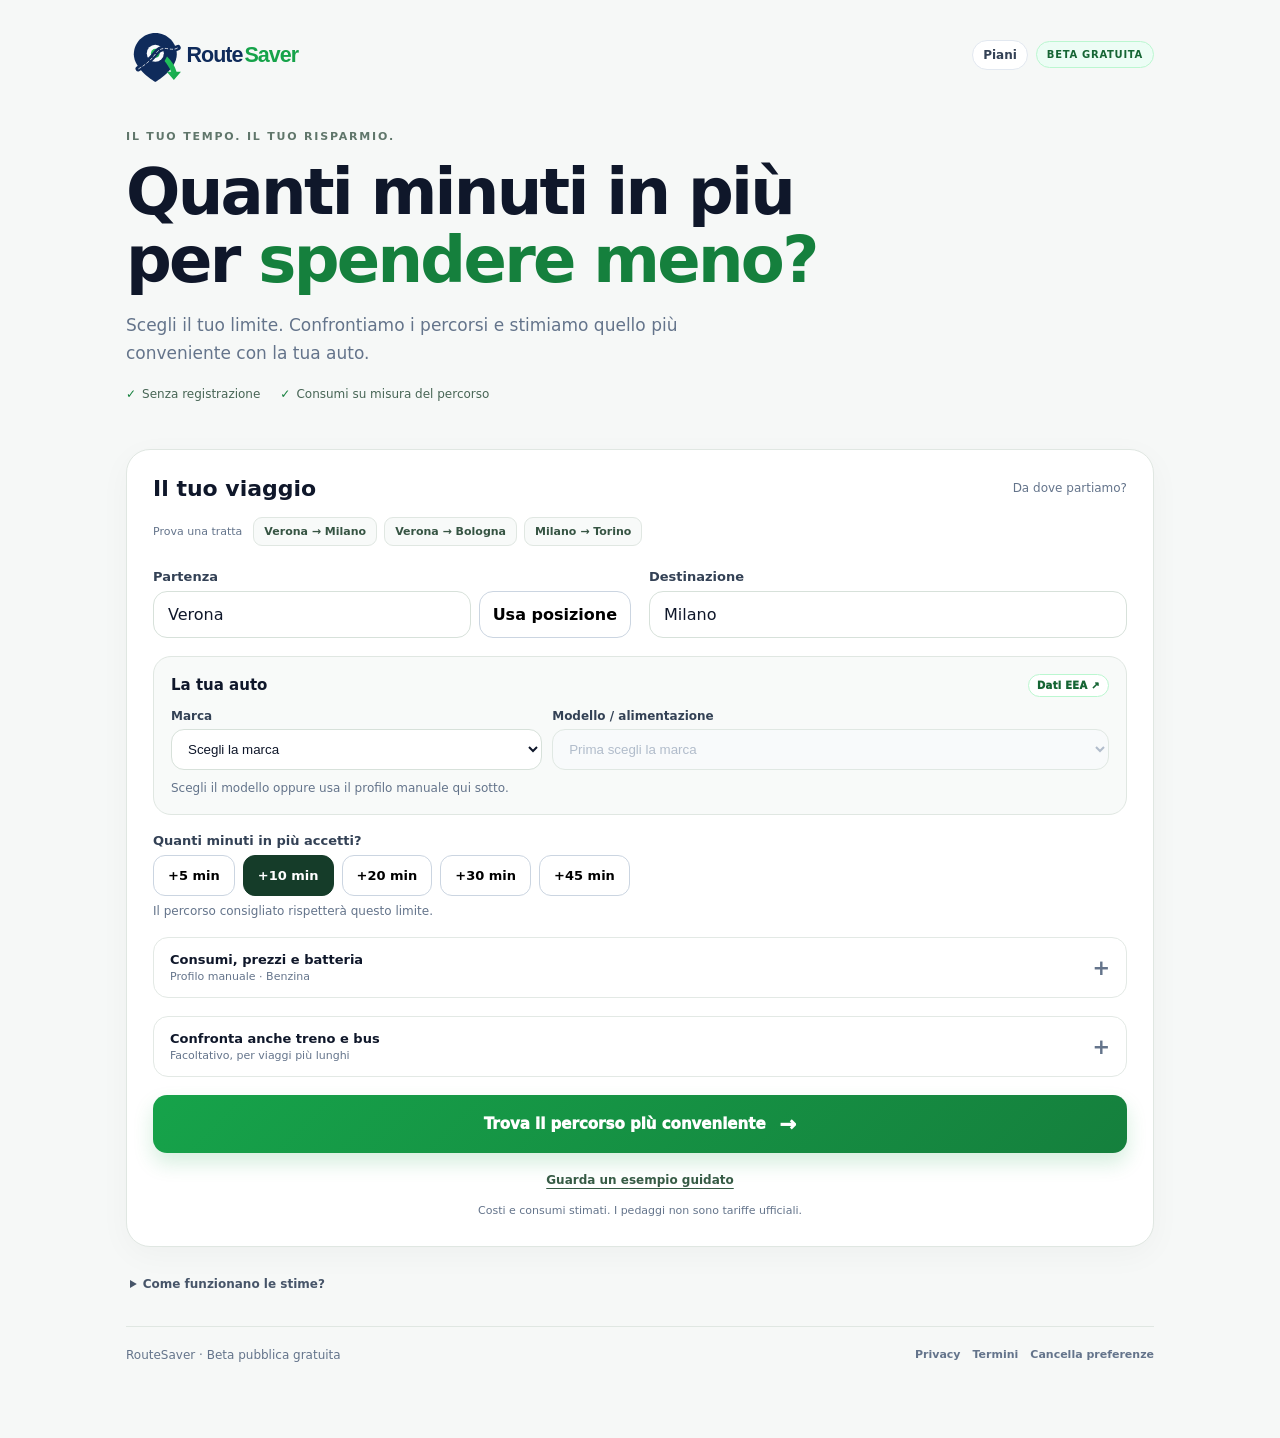
==== commit 3d0ca946: "Add secure TomTom routing proxy" ====
--- a/index.html
+++ b/index.html
@@ -326,8 +326,8 @@
   }
 
   async function getRoutes(a,b){
-    var trafficFailed=false,key=(window.RouteSaverConfig||{}).tomtomApiKey;
-    if(key){try{return await routeCore.tomtomRoutes(a,b,key,timedFetch)}catch(e){trafficFailed=true;}}
+    var trafficFailed=false,proxy=(window.RouteSaverConfig||{}).tomtomProxyUrl;
+    if(proxy){try{return await routeCore.tomtomRoutes(a,b,proxy,timedFetch)}catch(e){trafficFailed=true;}}
     try{
       var fast=await valhallaRoute(a,b,'fast'); await sleep(120);
       var smart=await valhallaRoute(a,b,'smart'); await sleep(120);
@@ -562,7 +562,7 @@
         names={fast:'Percorso 1',smart:'Percorso 2',cheap:'Percorso 3',extra0:'Percorso 4'},
         dashes={fast:null,smart:'14 9',cheap:'4 8'},
         bounds=[],
-        order=['fast','smart','cheap','extra0'].filter(function(k){return k!==bestKey}).concat([bestKey]);
+        order=uniqueRoutes(routeSet).map(function(x){return x.key}).filter(function(k){return k!==bestKey}).concat([bestKey]);
     order.forEach(function(k){
       var coords=(routeSet[k]&&routeSet[k].coords)||[];if(!coords.length)return;
       var latlngs=coords.map(function(p){return [p[1],p[0]]});latlngs.forEach(function(p){bounds.push(p)});
@@ -689,6 +689,7 @@
     document.querySelector('.mapbox').style.display=simulated?'none':'block';
     document.querySelectorAll('.maplegend .legend').forEach(function(el){el.style.display=data.some(function(x){return el.classList.contains(x.key)})?'inline-flex':'none'});
     $('cards').style.gridTemplateColumns='repeat('+Math.min(3,data.length)+',minmax(0,1fr))';
+    $('results').style.display='block';
     if(!simulated&&!quiet){makeMap(rs,best.key);if(complete)renderTransitComparison(a,b,best);renderTravelStops(best.route,best.cost);}else if(!simulated){makeMap(rs,best.key);renderTravelStops(best.route,best.cost);if(lastTransitContext){lastTransitContext.auto=best;if(complete)renderTransitCards();}}
     if(!complete){$('transitBox').className='transitcompare';$('transitBox').innerHTML='';}
 
@@ -778,4 +779,4 @@
 })();
 </script>
 </body>
-</html>+</html>
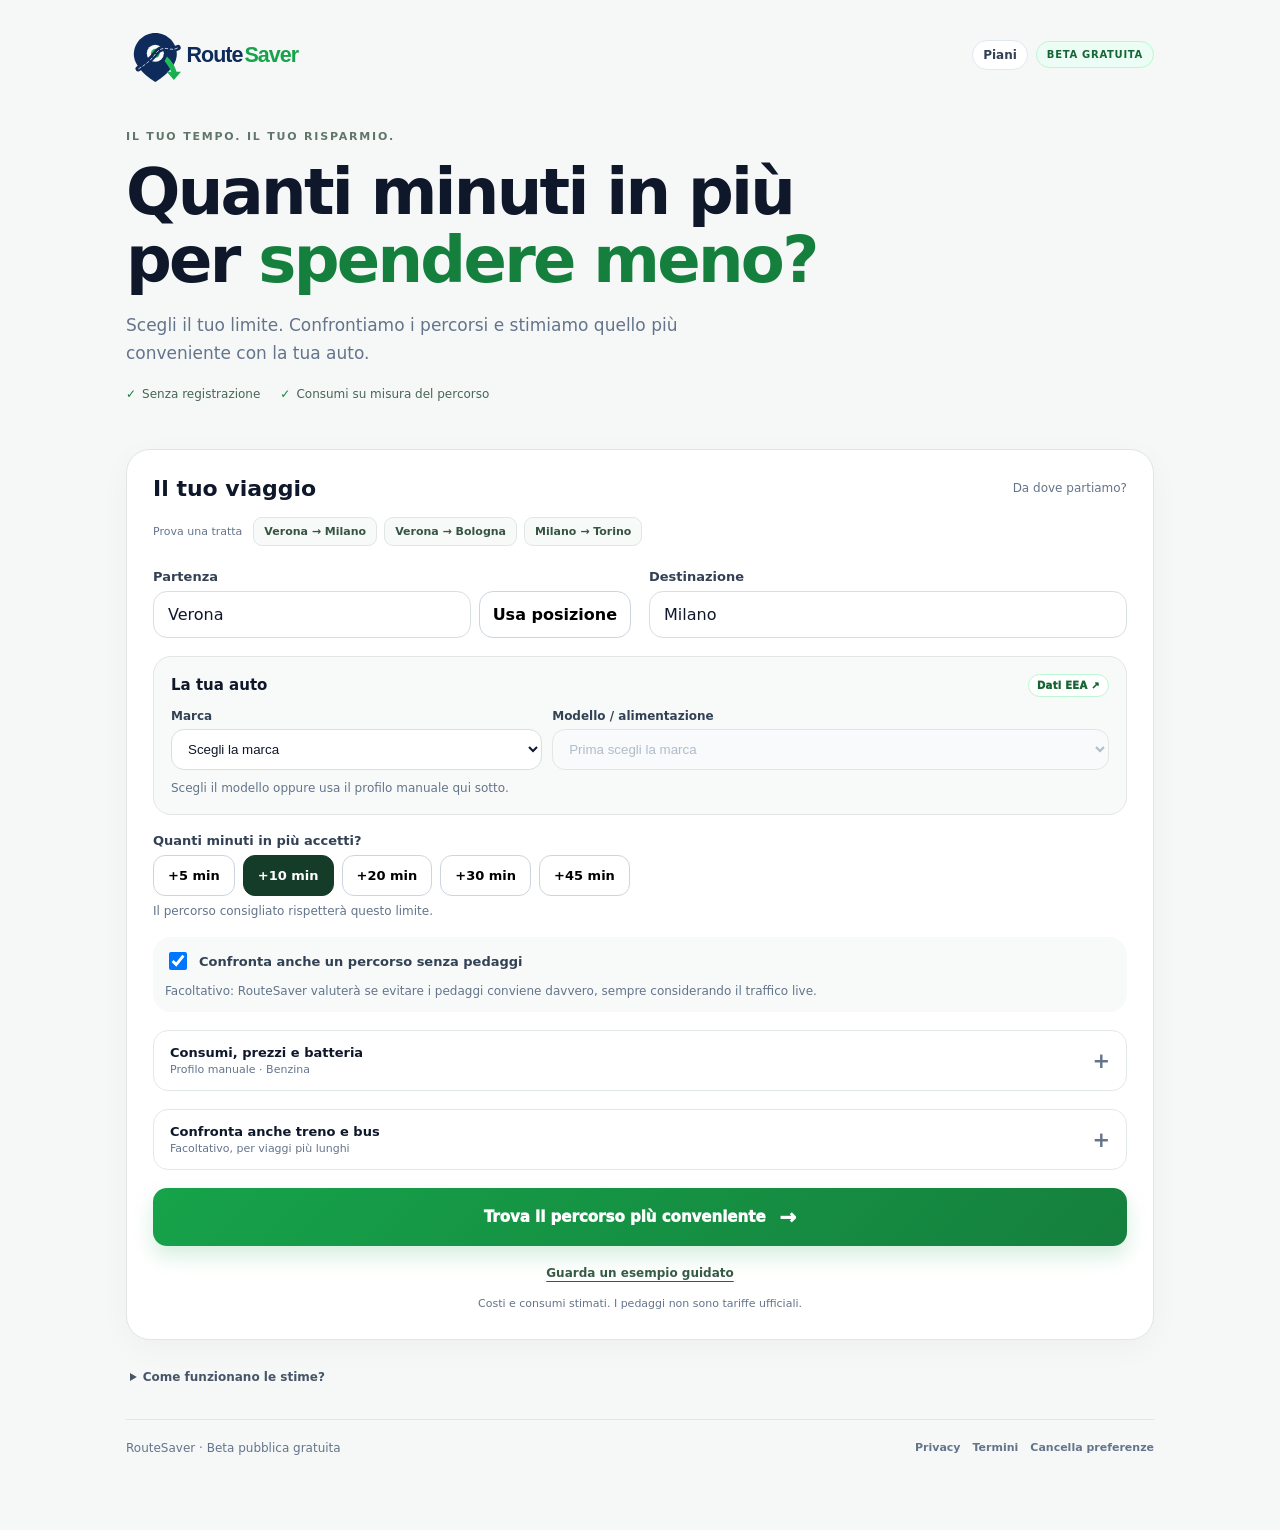
==== commit e24296e1: "Require live traffic for route savings" ====
--- a/index.html
+++ b/index.html
@@ -68,6 +68,12 @@
       </div>
 
       <div class="field full"><label>Quanti minuti in più accetti?</label><div class="minutes" id="minuteChips"><button class="minchip" data-min="5" type="button">+5 min</button><button class="minchip active" data-min="10" type="button">+10 min</button><button class="minchip" data-min="20" type="button">+20 min</button><button class="minchip" data-min="30" type="button">+30 min</button><button class="minchip" data-min="45" type="button">+45 min</button></div><span class="helper">Il percorso consigliato rispetterà questo limite.</span></div>
+      <div class="field full">
+        <div class="comparebox">
+          <div class="comparetop"><label class="comparecheck"><input id="includeNoToll" type="checkbox" checked> Confronta anche un percorso senza pedaggi</label></div>
+          <span class="helper">Facoltativo: RouteSaver valuterà se evitare i pedaggi conviene davvero, sempre considerando il traffico live.</span>
+        </div>
+      </div>
       <details class="advanced full" id="vehicleSettings">
         <summary><span>Consumi, prezzi e batteria<small id="vehicleSettingsHint">Profilo manuale · Benzina</small></span><span class="expand-icon" aria-hidden="true">+</span></summary>
         <div class="grid advanced-content">
@@ -124,7 +130,7 @@
     <button class="share" id="shareBtn" type="button">Condividi RouteSaver</button>
   </section>
 
-  <details class="method-note"><summary>Come funzionano le stime?</summary><p>Il confronto somma carburante o energia e pedaggi stimati. Tra le alternative disponibili entro il limite di minuti, evidenziamo il costo più basso rispetto al percorso più veloce.</p><p>Usiamo dati auto EEA, eventuali correzioni real-world aggregate e prezzi carburante MIMIT. Consumi, pedaggi e tempi possono differire dall’esperienza reale; prezzi e disponibilità delle colonnine non sono live.</p><p>Il traffico è incluso solo quando indicato come disponibile. Il tempo restituito dal fornitore include già i rallentamenti: non li sommiamo due volte. Il maggior consumo in coda è una stima interna (motore e servizi ausiliari), non una misura della tua auto. I pedaggi mancanti richiedono un importo verificato; il costo per km dei tratti a pagamento resta indicativo. Il risparmio riguarda la traccia qui mostrata: un navigatore esterno può scegliere strade diverse.</p></details>
+  <details class="method-note"><summary>Come funzionano le stime?</summary><p>Il confronto somma carburante o energia e pedaggi stimati. Tra le alternative disponibili entro il limite di minuti, evidenziamo il costo più basso rispetto al percorso più veloce.</p><p>Usiamo dati auto EEA, eventuali correzioni real-world aggregate e prezzi carburante MIMIT. Consumi, pedaggi e tempi possono differire dall’esperienza reale; prezzi e disponibilità delle colonnine non sono live.</p><p>Nei viaggi reali RouteSaver consiglia un percorso e dichiara un risparmio solo quando il traffico TomTom live è disponibile per tutte le alternative. Il tempo restituito include già i rallentamenti: non li sommiamo due volte. Il maggior consumo in coda è una stima interna, non una misura della tua auto. I pedaggi mancanti richiedono un importo verificato.</p><p><strong>Fedeltà del percorso:</strong> la traccia completa è disponibile in GPX per le app compatibili. Google Maps riceve punti intermedi, ma può ricalcolare; Waze e Mappe Apple ricevono la destinazione e scelgono autonomamente la strada. Se la traccia cambia, la stima RouteSaver non è più garantita.</p></details>
   <footer class="foot"><span>RouteSaver · Demo gratuita</span><div class="privacyActions"><a href="privacy.html">Privacy</a><a href="terms.html">Termini</a><button id="clearData" type="button">Cancella preferenze</button></div></footer>
 
 </div>
@@ -148,8 +154,8 @@
   function escapeHtml(s){return String(s).replace(/[&<>"']/g,function(c){return {'&':'&amp;','<':'&lt;','>':'&gt;','"':'&quot;',"'":'&#39;'}[c]})}
   function setNotice(type,msg){var n=$('notice');n.className='notice '+type;n.textContent=msg}
   function clearNotice(){var n=$('notice');n.className='notice';n.textContent=''}
-  function savePrefs(){try{localStorage.setItem('routesaverPrefs',JSON.stringify({vehicle:vehicle,cons:$('cons').value,price:$('price').value,maxExtra:maxExtra,soc:$('soc').value,battery:$('battery').value,pluginEvCons:$('pluginEvCons').value,pluginEnergyPrice:$('pluginEnergyPrice').value,carKey:selectedCarKey,consumptionCustom:consumptionCustom,compareTransit:$('compareTransit').checked,travelers:$('travelers').value,ticketFare:$('ticketFare').value,parkingCost:$('parkingCost').value}))}catch(e){}}
-  function loadPrefs(){try{var p=JSON.parse(localStorage.getItem('routesaverPrefs')||'{}');savedCarKey=p.carKey||'';consumptionCustom=!!p.consumptionCustom; if(p.vehicle){var c=document.querySelector('.chip[data-v="'+p.vehicle+'"]');if(c)c.click()} if(p.cons)$('cons').value=p.cons;if(p.price)$('price').value=p.price;if(p.maxExtra){maxExtra=parseInt(p.maxExtra,10)||10;minuteChips.forEach(function(x){x.classList.toggle('active',parseInt(x.dataset.min,10)===maxExtra)})}if(p.soc)$('soc').value=p.soc;if(p.battery)$('battery').value=p.battery;if(p.pluginEvCons)$('pluginEvCons').value=p.pluginEvCons;if(p.pluginEnergyPrice)$('pluginEnergyPrice').value=p.pluginEnergyPrice;if(typeof p.compareTransit==='boolean')$('compareTransit').checked=p.compareTransit;if(p.travelers)$('travelers').value=p.travelers;if(p.ticketFare)$('ticketFare').value=p.ticketFare;if(p.parkingCost)$('parkingCost').value=p.parkingCost}catch(e){}}
+  function savePrefs(){try{localStorage.setItem('routesaverPrefs',JSON.stringify({vehicle:vehicle,cons:$('cons').value,price:$('price').value,maxExtra:maxExtra,soc:$('soc').value,battery:$('battery').value,pluginEvCons:$('pluginEvCons').value,pluginEnergyPrice:$('pluginEnergyPrice').value,carKey:selectedCarKey,consumptionCustom:consumptionCustom,includeNoToll:$('includeNoToll').checked,compareTransit:$('compareTransit').checked,travelers:$('travelers').value,ticketFare:$('ticketFare').value,parkingCost:$('parkingCost').value}))}catch(e){}}
+  function loadPrefs(){try{var p=JSON.parse(localStorage.getItem('routesaverPrefs')||'{}');savedCarKey=p.carKey||'';consumptionCustom=!!p.consumptionCustom; if(p.vehicle){var c=document.querySelector('.chip[data-v="'+p.vehicle+'"]');if(c)c.click()} if(p.cons)$('cons').value=p.cons;if(p.price)$('price').value=p.price;if(p.maxExtra){maxExtra=parseInt(p.maxExtra,10)||10;minuteChips.forEach(function(x){x.classList.toggle('active',parseInt(x.dataset.min,10)===maxExtra)})}if(p.soc)$('soc').value=p.soc;if(p.battery)$('battery').value=p.battery;if(p.pluginEvCons)$('pluginEvCons').value=p.pluginEvCons;if(p.pluginEnergyPrice)$('pluginEnergyPrice').value=p.pluginEnergyPrice;if(typeof p.includeNoToll==='boolean')$('includeNoToll').checked=p.includeNoToll;if(typeof p.compareTransit==='boolean')$('compareTransit').checked=p.compareTransit;if(p.travelers)$('travelers').value=p.travelers;if(p.ticketFare)$('ticketFare').value=p.ticketFare;if(p.parkingCost)$('parkingCost').value=p.parkingCost}catch(e){}}
   function normRegion(s){return String(s||'').normalize('NFD').replace(/[\u0300-\u036f]/g,'').toUpperCase().replace(/[^A-Z0-9]/g,'')}
   function findRegionData(region){if(!officialFuel||!officialFuel.regions)return null;var target=normRegion(region);var keys=Object.keys(officialFuel.regions);for(var i=0;i<keys.length;i++){if(normRegion(keys[i])===target)return {name:keys[i],data:officialFuel.regions[keys[i]]}}return null}
   function updateFuelBox(region){if(region)fuelRegion=region;var box=$('fuelBox');if(!officialFuel||vehicle==='elettrica'){box.style.display='none';return null}var fuel=(vehicle==='diesel'?'gasolio':'benzina'),match=findRegionData(fuelRegion),val=null,label='';if(match&&match.data) {val=match.data[fuel];label=match.name;}if(!val&&officialFuel.national){val=officialFuel.national[fuel];label='media indicativa nazionale';}if(!val){box.style.display='none';return null}box.style.display='block';$('fuelTitle').textContent='Riferimento MIMIT · '+(fuel==='gasolio'?'Gasolio':'Benzina')+' self';$('fuelText').textContent=euro(val)+'/l · '+label+(officialFuel.dataset_date?' · dati '+officialFuel.dataset_date:'');$('useFuelPrice').dataset.price=val;if(!priceTouched){$('price').value=Number(val).toFixed(3);}return val;}
@@ -327,7 +333,7 @@
 
   async function getRoutes(a,b){
     var trafficFailed=false,proxy=(window.RouteSaverConfig||{}).tomtomProxyUrl;
-    if(proxy){try{return await routeCore.tomtomRoutes(a,b,proxy,timedFetch)}catch(e){trafficFailed=true;}}
+    if(proxy){try{return await routeCore.tomtomRoutes(a,b,proxy,timedFetch,{includeNoToll:$('includeNoToll').checked})}catch(e){trafficFailed=true;}}
     try{
       var fast=await valhallaRoute(a,b,'fast'); await sleep(120);
       var smart=await valhallaRoute(a,b,'smart'); await sleep(120);
@@ -662,7 +668,7 @@
     var cons=inputNumber('cons',6),price=inputNumber('price',1.7);
     var data=uniqueRoutes(rs);
     data.forEach(function(x){x.cost=calcCost(x.route,x.key,cons,price)});
-    var ranking=routeCore.rank(data,maxExtra),fastest=ranking.fastest,best=ranking.best,complete=ranking.complete;
+    var ranking=routeCore.rank(data,maxExtra,{requireLiveTraffic:!simulated}),fastest=ranking.fastest,best=ranking.best,complete=ranking.complete;
     var html='';
     data.forEach(function(x){
       var nav=simulated?null:routeCore.navigation(x.route,a,b),traffic=routeCore.traffic(x.route);
@@ -670,18 +676,19 @@
       var delta=x.key===fastest.key?'Riferimento più veloce':('+'+Math.ceil(x.deltaSec/60)+' min'+(complete?' · '+(x.save>=0?'risparmio stimato '+euro(x.save):euro(-x.save)+' in più'):''));
       var trafficHtml='<div class="route-traffic">'+(traffic.status==='unavailable'?'Traffico non disponibile · tempo indicativo':('Rallentamenti: +'+mins(traffic.delaySec)+' già inclusi nella durata<br>Extra consumo stimato: '+euro(x.cost.trafficExtraCost)+' già incluso nel costo'))+'</div>';
       var tollEdit=simulated?'':'<details class="toll-edit" '+(!x.cost.tollKnown?'open':'')+'><summary>'+(!x.cost.tollKnown?'Completa il pedaggio':'Modifica il pedaggio')+'</summary><label for="toll-'+x.key+'">Pedaggio totale di questo percorso (€)</label><input id="toll-'+x.key+'" data-toll="'+x.key+'" type="number" min="0" step="0.01" placeholder="Importo, anche 0" value="'+(Number.isFinite(x.route.tollOverride)?x.route.tollOverride:'')+'"><small>Inserisci un importo verificato. Vuoto: usa i dati disponibili.</small></details>';
-      var navHtml=nav?'<details class="navigation"><summary>Apri nel navigatore</summary><p>Google Maps riceve '+nav.waypoints+' punti di passaggio, che possono diventare soste. Controlla la strada proposta: il navigatore può modificarla.</p><a class="openmaps" href="'+escapeHtml(nav.google)+'" target="_blank" rel="noopener">Google Maps · con passaggi</a><div class="nav-links"><a href="'+escapeHtml(nav.waze)+'" target="_blank" rel="noopener">Waze · destinazione</a><a href="'+escapeHtml(nav.apple)+'" target="_blank" rel="noopener">Mappe Apple · destinazione</a></div><p>Waze e Mappe Apple ricalcolano il percorso. Se cambia, la stima di risparmio non è più riferita al viaggio seguito.</p><button type="button" data-gpx="'+x.key+'">Scarica traccia GPX</button><small>Traccia completa per app compatibili. Non imposta questo percorso in Waze o Mappe Apple.</small></details>':'';
+      var navHtml=nav?'<details class="navigation"><summary>Segui questo percorso</summary><p><strong>Più fedele:</strong> scarica la traccia GPX e aprila in un navigatore compatibile. Contiene tutti i punti del percorso RouteSaver.</p><button type="button" data-gpx="'+x.key+'">Conserva il percorso · GPX</button><small>È l’unico trasferimento della traccia completa.</small><p><strong>Più comodo, ma da controllare:</strong> Google Maps riceve '+nav.waypoints+' punti intermedi e può comunque ricalcolare.</p><a class="openmaps" href="'+escapeHtml(nav.google)+'" target="_blank" rel="noopener">Google Maps · con passaggi</a><div class="nav-links"><a href="'+escapeHtml(nav.waze)+'" target="_blank" rel="noopener">Waze · ricalcola</a><a href="'+escapeHtml(nav.apple)+'" target="_blank" rel="noopener">Mappe Apple · ricalcola</a></div><p>Prima di partire confronta la strada aperta con la mappa RouteSaver. Se cambia, anche costo e risparmio possono cambiare.</p></details>':'';
       html+='<article class="card '+(complete&&x.key===best.key?'best':(x.deltaSec>maxExtra*60?'over-limit':''))+'"><div class="badge">'+(complete&&x.key===best.key?'CONSIGLIATO · STIMA':(x.deltaSec>maxExtra*60?'OLTRE IL TUO LIMITE':'ALTERNATIVA'))+'</div><h3>'+x.name+'</h3><div class="big">'+euro(x.cost.total)+'</div><p class="cost-caption">'+(x.cost.tollKnown?'Totale stimato':'Solo energia · pedaggio da aggiungere')+'</p><div class="stats"><div class="stat"><span>Durata</span><b>'+mins(x.route.sec)+'</b></div><div class="stat"><span>Distanza</span><b>'+x.route.km.toFixed(1)+' km</b></div><div class="stat"><span>Pedaggio</span><b>'+(x.cost.tollKnown?euro(x.cost.toll):'Da verificare')+'</b></div>'+energyRows+'</div><div class="mixnote">'+x.cost.tollSource+'</div>'+tollEdit+trafficHtml+roadMixHtml(x.cost)+'<div class="delta">'+delta+'</div>'+navHtml+'</article>';
     });
     $('cards').innerHTML=html;
     var extra=Math.ceil(best.deltaSec/60),phrase;
-    if(!complete){phrase='Confronto incompleto: verifica i pedaggi e aggiorna eventuali tempi scaduti.';}
+    var live=!simulated&&data.every(function(x){return routeCore.traffic(x.route).status==='live';});
+    if(!complete&&!simulated&&!live){phrase='Traffico live non disponibile: nessun percorso consigliato e nessun risparmio dichiarato.';}
+    else if(!complete){phrase='Confronto incompleto: verifica i pedaggi e aggiorna eventuali tempi scaduti.';}
     else if(data.length===1){phrase='Un solo percorso disponibile. Nessuna alternativa da confrontare.';}
     else if(best.key===fastest.key){phrase='Entro +'+maxExtra+' minuti, il più veloce ha anche il costo stimato più basso.';}
     else{phrase='+'+extra+' minuti · '+euro(best.save)+' di risparmio stimato';}
-    $('insight').innerHTML='<span class="result-eyebrow">'+(simulated?'ESEMPIO SIMULATO':complete?'LA SCELTA ENTRO IL TUO LIMITE':'DATI DA COMPLETARE')+'</span><strong>'+phrase+'</strong><small>Confronto tra le alternative trovate · limite +'+maxExtra+' min · '+(complete?'costi stimati'+(best.save>0&&best.save<1?' · vantaggio ridotto: può annullarsi con variazioni di consumo':''):'nessun risparmio totale dichiarato')+'</small>';
-    var live=!simulated&&data.every(function(x){return routeCore.traffic(x.route).status==='live';});
-    $('trafficStatus').innerHTML=simulated?'Esempio senza traffico reale.':('<div><b>'+(live?'Traffico incluso · TomTom':'Traffico non disponibile')+'</b><span>'+(live?'Richiesta delle '+new Date(data[0].route.traffic.fetchedAt).toLocaleTimeString('it-IT',{hour:'2-digit',minute:'2-digit'})+' · partenza adesso. Rivaluta prima di partire.':rs.trafficFailed?'Il servizio traffico non ha risposto: confronto con tempi indicativi.':'Tempi senza aggiornamento del traffico. Code e incidenti possono cambiare la convenienza.')+'</span></div><button type="button" id="refreshRoutes">Aggiorna percorsi</button>');
+    $('insight').innerHTML='<span class="result-eyebrow">'+(simulated?'ESEMPIO SIMULATO':complete?'LA SCELTA ENTRO IL TUO LIMITE':!live?'TRAFFICO LIVE NECESSARIO':'DATI DA COMPLETARE')+'</span><strong>'+phrase+'</strong><small>Confronto tra le alternative trovate · limite +'+maxExtra+' min · '+(complete?'costi stimati'+(best.save>0&&best.save<1?' · vantaggio ridotto: può annullarsi con variazioni di consumo':''):'nessun risparmio totale dichiarato')+'</small>';
+    $('trafficStatus').innerHTML=simulated?'Esempio senza traffico reale.':('<div><b>'+(live?'Traffico incluso · TomTom':'Traffico live non disponibile')+'</b><span>'+(live?'Richiesta delle '+new Date(data[0].route.traffic.fetchedAt).toLocaleTimeString('it-IT',{hour:'2-digit',minute:'2-digit'})+' · partenza adesso. Rivaluta prima di partire.':'Mostriamo solo percorsi indicativi: RouteSaver non ne consiglia uno finché non può considerare il traffico live.')+'</span></div><button type="button" id="refreshRoutes">Aggiorna percorsi</button>');
     $('tripTitle').textContent=from+' → '+to;$('resolved').textContent=simulated?'Numeri illustrativi: questo esempio spiega il confronto, non pianifica un viaggio.':a.name+' → '+b.name;
     var mapped=data.some(function(x){return x.cost.mixSource==='map'});
     $('resultSource').textContent=simulated?'Esempio guidato · dati simulati':(data.length+' percors'+(data.length===1?'o disponibile':'i disponibili')+' · consumo '+(mapped?'adattato alle strade':'stimato per tipo di strada'));
@@ -761,6 +768,7 @@
 
   ['travelers','parkingCost'].forEach(function(id){$(id).addEventListener('input',function(){savePrefs();if(lastTransitContext)renderTransitCards()})});
   $('compareTransit').addEventListener('change',function(){savePrefs();$('transitOptions').hidden=!this.checked;if(!this.checked){$('transitBox').className='transitcompare';$('transitBox').innerHTML=''}});
+  $('includeNoToll').addEventListener('change',savePrefs);
   $('departAt').addEventListener('change',savePrefs);
 
   $('shareBtn').addEventListener('click',async function(){
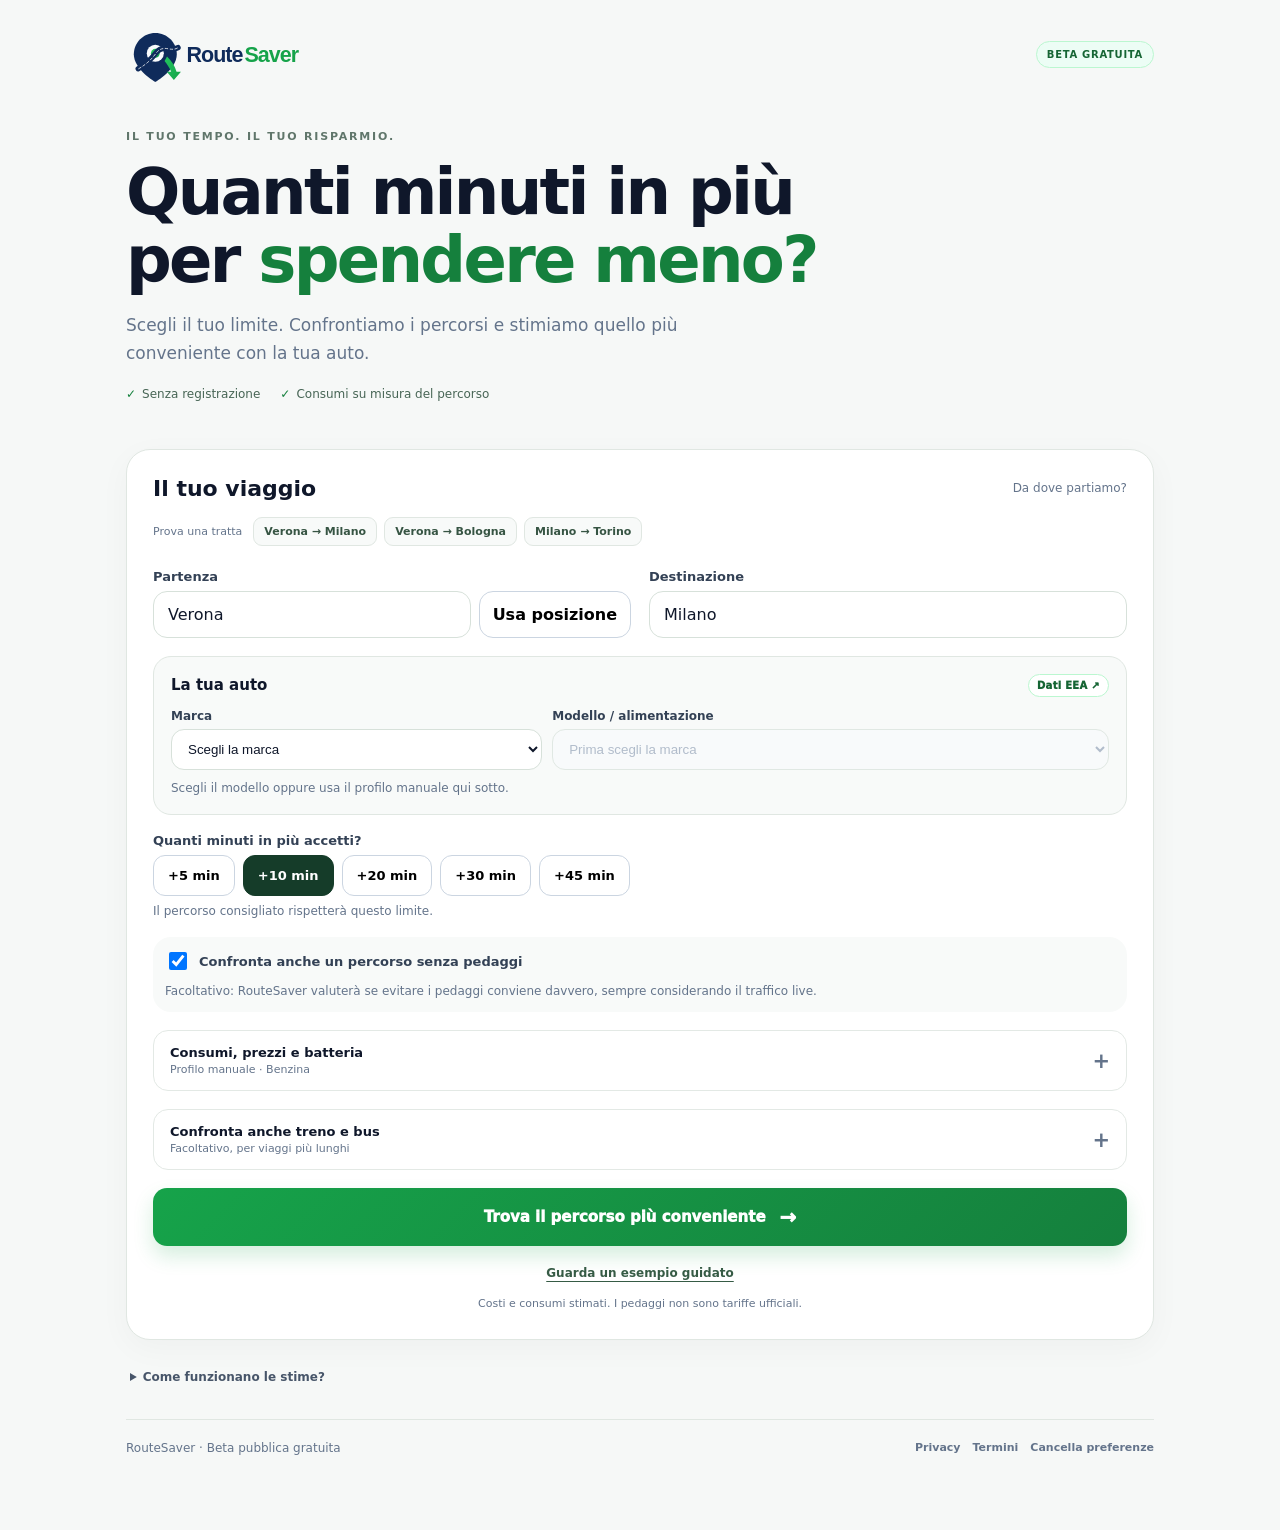
==== commit 47335bd9: "Make route savings estimates more transparent" ====
--- a/index.html
+++ b/index.html
@@ -22,10 +22,11 @@
 .routebox{display:none}.summary{display:flex;justify-content:space-between;gap:12px;align-items:flex-start;margin-bottom:14px}.summary h2{margin:0}.muted{color:var(--muted)}.small{font-size:12px}.resolved{margin-top:5px;font-size:12px;color:#64748b}
 .mapbox{border:1px solid #dbeafe;background:#eef4ff;height:310px;border-radius:20px;overflow:hidden;margin-bottom:16px;position:relative}.routemap{width:100%;height:100%;z-index:1}.maplegend{position:absolute;left:10px;bottom:10px;display:flex;gap:7px;flex-wrap:wrap;z-index:500;pointer-events:none}.legend{display:inline-flex;align-items:center;gap:6px;background:rgba(255,255,255,.96);border:1px solid #cbd5e1;border-radius:999px;padding:6px 9px;font-size:11px;font-weight:900;box-shadow:0 2px 8px rgba(15,23,42,.08)}.legend:before{content:"";width:18px;height:4px;border-radius:999px;background:#64748b}.legend.fast:before{background:#0066ff}.legend.smart:before{background:#16a34a}.legend.cheap:before{background:#f97316}
 .cards{display:grid;grid-template-columns:repeat(3,1fr);gap:12px}.card{border:1px solid var(--line);border-radius:20px;padding:16px;background:#fff;position:relative}.card.best{border:2px solid #22c55e;background:linear-gradient(180deg,#f0fdf4,#fff)}.badge{display:inline-flex;padding:5px 8px;border-radius:999px;font-size:11px;font-weight:900;margin-bottom:10px;background:#e2e8f0}.best .badge{background:#dcfce7;color:#166534}.card h3{margin:0 0 4px;font-size:18px}.big{font-size:28px;font-weight:950;letter-spacing:-1px;margin:8px 0}.stats{display:grid;gap:7px;font-size:13px;color:#475569}.stat{display:flex;justify-content:space-between;gap:8px}.mixbox{margin-top:12px;border:1px solid #e2e8f0;border-radius:14px;padding:10px;background:#f8fafc}.mixhead{display:flex;justify-content:space-between;gap:8px;align-items:center;font-size:12px}.mixhead b{color:#0f172a}.mixhead span{font-weight:900;color:#166534}.mixbar{display:flex;height:7px;border-radius:999px;overflow:hidden;margin:8px 0 6px;background:#e2e8f0}.mixbar i{display:block;height:100%}.mixbar .urban{background:#f59e0b}.mixbar .extra{background:#22c55e}.mixbar .highway{background:#2563eb}.mixlabels{display:flex;justify-content:space-between;gap:6px;font-size:10px;color:#64748b}.mixnote{font-size:10px;color:#94a3b8;margin-top:5px}.delta{margin-top:12px;border-radius:13px;padding:10px;font-weight:900;font-size:13px;background:#f8fafc}.best .delta{background:#dcfce7;color:#166534}.subdelta{display:block;font-size:11px;font-weight:650;margin-top:3px;opacity:.75}
-.openmaps{display:inline-flex;justify-content:center;align-items:center;text-decoration:none;width:100%;margin-top:12px;border:1px solid #cbd5e1;border-radius:14px;padding:11px;color:#0f172a;font-weight:850;background:#fff}.insight{margin-top:14px;border-radius:18px;padding:16px;background:#0f172a;color:white}.insight strong{font-size:22px}.insight small{display:block;color:#cbd5e1;margin-top:5px;line-height:1.4}
+.openmaps{display:inline-flex;justify-content:center;align-items:center;text-decoration:none;width:100%;margin-top:12px;border:1px solid #cbd5e1;border-radius:14px;padding:11px;color:#0f172a;font-weight:850;background:#fff}.openmaps.primary{border:0;background:linear-gradient(135deg,#16a34a,#15803d);color:#fff;padding:13px;box-shadow:0 8px 16px rgba(22,163,74,.16)}.route-action-note{display:block;font-size:10px;color:#64748b;line-height:1.45;margin-top:6px}.advanced-route{margin-top:10px;border:1px solid #e2e8f0;border-radius:13px;background:#f8fafc;padding:0 11px}.advanced-route>summary{cursor:pointer;font-size:12px;font-weight:850;color:#475569;padding:11px 0}.advanced-route p{font-size:11px;color:#64748b;line-height:1.45}.confidence{display:flex;justify-content:space-between;gap:8px;align-items:center;margin-top:10px;border-radius:12px;padding:8px 10px;font-size:11px;font-weight:800}.confidence.high{background:#ecfdf5;color:#166534}.confidence.medium{background:#fff7ed;color:#9a3412}.confidence.low{background:#fef2f2;color:#991b1b}.range-note{display:block;font-size:11px;font-weight:650;margin-top:4px;opacity:.82}.insight{margin-top:14px;border-radius:18px;padding:16px;background:#0f172a;color:white}.insight strong{font-size:22px}.insight small{display:block;color:#cbd5e1;margin-top:5px;line-height:1.4}
 .evbox{display:none;margin-top:14px;border:1px dashed #93c5fd;background:#eff6ff;border-radius:16px;padding:13px;font-size:13px;line-height:1.5}.stopsbox{display:none;margin-top:14px;border:1px solid #e2e8f0;background:#fff;border-radius:18px;padding:14px}.stopsbox.show{display:block}.stopshead{display:flex;justify-content:space-between;gap:10px;align-items:flex-start;margin-bottom:10px}.stopshead h3{margin:0;font-size:17px}.stopshead span{font-size:10px;font-weight:900;color:#64748b;background:#f8fafc;border:1px solid #e2e8f0;border-radius:999px;padding:5px 7px}.stopgrid{display:grid;grid-template-columns:repeat(2,1fr);gap:9px}.stopcard{border:1px solid #e2e8f0;border-radius:14px;padding:11px;background:#f8fafc}.stopcard b{display:block;font-size:13px;margin-bottom:4px}.stopmeta{font-size:11px;color:#64748b;line-height:1.45}.stopprice{font-size:18px;font-weight:950;color:#166534;margin:5px 0}.stoplink{display:inline-block;margin-top:7px;font-size:11px;font-weight:850;color:#0f172a;text-decoration:none;border:1px solid #cbd5e1;background:#fff;border-radius:9px;padding:6px 8px}.stopsnote{font-size:10px;color:#94a3b8;line-height:1.45;margin-top:9px}.stoploading{font-size:12px;color:#64748b}.comparebox{border:1px solid #c7d2fe;background:linear-gradient(135deg,#eef2ff,#f8fafc);border-radius:18px;padding:15px}.comparetop{display:flex;align-items:center;justify-content:space-between;gap:12px;margin-bottom:10px}.comparecheck{display:flex;align-items:center;gap:9px;font-size:14px;font-weight:900;color:#1e293b}.comparecheck input{width:18px;height:18px}.comparegrid{display:grid;grid-template-columns:repeat(3,1fr);gap:10px}.transitcompare{display:none;margin-top:16px;border:1px solid #c7d2fe;background:linear-gradient(135deg,#eef2ff,#fff);border-radius:20px;padding:16px}.transitcompare.show{display:block}.transithead{display:flex;justify-content:space-between;align-items:flex-start;gap:12px;margin-bottom:12px}.transithead h3{margin:0;font-size:18px}.transithead span{font-size:10px;font-weight:900;background:#fff;border:1px solid #c7d2fe;color:#4338ca;border-radius:999px;padding:5px 8px}.modecompare{display:grid;grid-template-columns:1fr 1fr;gap:10px}.modecard{background:#fff;border:1px solid #dbeafe;border-radius:16px;padding:14px}.modecard h4{margin:0 0 4px;font-size:15px}.modeprice{font-size:24px;font-weight:950;letter-spacing:-.5px;margin:6px 0}.modeprice small{font-size:11px;font-weight:750;color:#64748b}.modestats{display:grid;gap:5px;font-size:12px;color:#475569}.modestat{display:flex;justify-content:space-between;gap:8px}.transitlegs{margin-top:10px;display:flex;flex-wrap:wrap;gap:6px}.legchip{background:#f8fafc;border:1px solid #e2e8f0;border-radius:999px;padding:5px 8px;font-size:10px;font-weight:800;color:#334155}.compareverdict{margin-top:12px;background:#0f172a;color:#fff;border-radius:14px;padding:12px 13px;font-size:13px;line-height:1.45}.compareverdict b{display:block;font-size:15px;margin-bottom:2px}.transitlinks{display:flex;gap:8px;flex-wrap:wrap;margin-top:10px}.transitlinks a{font-size:11px;font-weight:850;color:#4338ca;text-decoration:none;background:#fff;border:1px solid #c7d2fe;padding:7px 9px;border-radius:10px}.transitnote{font-size:10px;color:#64748b;margin-top:9px;line-height:1.45}.fareentry{margin-top:12px;padding:11px;border:1px dashed #a5b4fc;background:#f8faff;border-radius:13px}.fareentry b{display:block;font-size:12px;margin-bottom:6px}.fareentryrow{display:flex;gap:7px}.fareentry input{flex:1;min-width:0;border:1px solid #c7d2fe;border-radius:10px;padding:9px 10px;background:#fff}.fareentry button{border:0;background:#4338ca;color:#fff;border-radius:10px;padding:9px 11px;font-weight:900;cursor:pointer}.faremissing{font-size:11px;color:#64748b;line-height:1.4;margin-top:6px}.share{width:100%;border:1px solid #cbd5e1;background:white;border-radius:14px;padding:12px;font-weight:850;cursor:pointer;margin-top:12px}.fuelbox{display:none;border:1px solid #bbf7d0;background:#f0fdf4;border-radius:14px;padding:12px 13px}.fuelbox strong{display:block;margin-bottom:4px}.fuelbtn{border:1px solid #86efac;background:#fff;color:#166534;border-radius:11px;padding:8px 10px;font-size:12px;font-weight:900;cursor:pointer;margin-top:8px}.privacyActions{display:flex;gap:8px;flex-wrap:wrap;margin-top:12px}.privacyActions button,.privacyActions a{border:1px solid #cbd5e1;background:#fff;color:#334155;border-radius:12px;padding:9px 11px;font-size:12px;font-weight:850;text-decoration:none;cursor:pointer}
 .explain{display:grid;grid-template-columns:repeat(4,1fr);gap:12px}.ex{padding:14px;border:1px solid var(--line);border-radius:16px;background:#fafafa}.ex b{display:block;margin-bottom:4px}.foot{font-size:12px;color:#64748b;text-align:center;margin-top:22px;line-height:1.5}
 .spinner{display:inline-block;width:14px;height:14px;border:2px solid rgba(255,255,255,.5);border-top-color:white;border-radius:50%;animation:spin .7s linear infinite;vertical-align:-2px;margin-right:7px}@keyframes spin{to{transform:rotate(360deg)}}
+.route-nav-start{width:100%;border:0;border-radius:14px;padding:12px 14px;margin-top:12px;background:#16a34a;color:#fff;font-weight:950;cursor:pointer}.navmode[hidden]{display:none}.navmode{position:fixed;inset:0;z-index:3000;background:#0f172a;color:#fff;display:flex;flex-direction:column;padding:env(safe-area-inset-top) 0 env(safe-area-inset-bottom)}.navtop{padding:13px 14px;background:#0f172a;display:flex;align-items:center;justify-content:space-between;gap:12px}.navtop b{font-size:15px}.navclose,.navcenter{border:1px solid #475569;background:#1e293b;color:#fff;border-radius:12px;padding:9px 11px;font-weight:900;cursor:pointer}.navinstruction{padding:14px 16px;background:#fff;color:#0f172a}.navinstruction small{display:block;color:#64748b;font-weight:800;margin-bottom:4px}.navinstruction strong{display:block;font-size:24px;line-height:1.15}.navmap{flex:1;min-height:280px;background:#dbeafe}.navwarning{display:none;padding:12px 15px;background:#b91c1c;color:#fff;font-weight:900}.navwarning.show{display:block}.navbottom{background:#0f172a;padding:12px 14px}.navstats{display:grid;grid-template-columns:repeat(3,1fr);gap:8px}.navstat{background:#1e293b;border-radius:12px;padding:9px;text-align:center}.navstat span{display:block;font-size:10px;color:#94a3b8}.navstat b{display:block;font-size:16px;margin-top:3px}.navactions{display:flex;align-items:center;justify-content:space-between;gap:10px;margin-top:10px}.navstatus{font-size:11px;color:#cbd5e1;line-height:1.35}.navsafety{font-size:10px;color:#94a3b8;margin-top:8px;text-align:center}
 @media(max-width:720px){.wrap{padding:14px 12px 50px}.hero{padding:22px;border-radius:22px}.grid,.cards,.explain,.stopgrid,.modecompare{grid-template-columns:1fr}.comparegrid{grid-template-columns:1fr 1fr}.panel{padding:16px;border-radius:20px}.top{margin:3px 3px 14px}.brand img{width:175px;max-width:56vw}.summary{flex-direction:column}.cards{gap:10px}.card{padding:15px}.hero h1{letter-spacing:-1.4px}.hero p{font-size:15px}.mapbox{height:280px}.locrow{flex-direction:column}.geo{padding:11px}}
 </style>
 <link rel="stylesheet" href="assets/demo.css">
@@ -130,10 +131,22 @@
     <button class="share" id="shareBtn" type="button">Condividi RouteSaver</button>
   </section>
 
-  <details class="method-note"><summary>Come funzionano le stime?</summary><p>Il confronto somma carburante o energia e pedaggi stimati. Tra le alternative disponibili entro il limite di minuti, evidenziamo il costo più basso rispetto al percorso più veloce.</p><p>Usiamo dati auto EEA, eventuali correzioni real-world aggregate e prezzi carburante MIMIT. Consumi, pedaggi e tempi possono differire dall’esperienza reale; prezzi e disponibilità delle colonnine non sono live.</p><p>Nei viaggi reali RouteSaver consiglia un percorso e dichiara un risparmio solo quando il traffico TomTom live è disponibile per tutte le alternative. Il tempo restituito include già i rallentamenti: non li sommiamo due volte. Il maggior consumo in coda è una stima interna, non una misura della tua auto. I pedaggi mancanti richiedono un importo verificato.</p><p><strong>Fedeltà del percorso:</strong> la traccia completa è disponibile in GPX per le app compatibili. Google Maps riceve punti intermedi, ma può ricalcolare; Waze e Mappe Apple ricevono la destinazione e scelgono autonomamente la strada. Se la traccia cambia, la stima RouteSaver non è più garantita.</p></details>
+  <details class="method-note"><summary>Come funzionano le stime?</summary><p>Il confronto somma carburante o energia e pedaggi stimati. Tra le alternative disponibili entro il limite di minuti, evidenziamo il costo più basso rispetto al percorso più veloce.</p><p>Usiamo dati auto EEA, eventuali correzioni real-world aggregate e prezzi carburante MIMIT. Il range prudenziale considera l’incertezza del consumo di base e del profilo stradale: non è una garanzia del costo finale.</p><p>Nei viaggi reali RouteSaver consiglia un percorso e dichiara un risparmio solo quando il traffico TomTom live è disponibile per tutte le alternative. Il tempo restituito include già i rallentamenti: non li sommiamo due volte. Il maggior consumo in coda è una stima interna, non una misura della tua auto. I pedaggi mancanti richiedono un importo verificato.</p><p><strong>Fedeltà del percorso:</strong> Google Maps riceve punti intermedi per avvicinarsi alla proposta RouteSaver, ma può comunque ricalcolare. La navigazione RouteSaver e il GPX restano opzioni Beta avanzate. Prima di partire confronta la strada aperta con la mappa: se cambia, anche costo e risparmio possono cambiare.</p></details>
   <footer class="foot"><span>RouteSaver · Demo gratuita</span><div class="privacyActions"><a href="privacy.html">Privacy</a><a href="terms.html">Termini</a><button id="clearData" type="button">Cancella preferenze</button></div></footer>
 
 </div>
+
+<section class="navmode" id="navMode" hidden aria-label="Navigazione RouteSaver">
+  <div class="navtop"><b id="navTitle">Navigazione RouteSaver</b><button class="navclose" id="navClose" type="button">Termina</button></div>
+  <div class="navinstruction"><small id="navDistance">In attesa del GPS…</small><strong id="navInstruction">Segui la traccia RouteSaver</strong></div>
+  <div class="navwarning" id="navWarning">Stai uscendo dal percorso conveniente. Accosta in sicurezza prima di modificare il viaggio.</div>
+  <div class="navmap" id="navMap" aria-label="Mappa di navigazione"></div>
+  <div class="navbottom">
+    <div class="navstats"><div class="navstat"><span>RIMANENTI</span><b id="navRemaining">—</b></div><div class="navstat"><span>ARRIVO</span><b id="navArrival">—</b></div><div class="navstat"><span>COSTO PIANIFICATO</span><b id="navCost">—</b></div></div>
+    <div class="navactions"><div class="navstatus" id="navStatus">La posizione viene usata solo durante questa navigazione.</div><button class="navcenter" id="navCenter" type="button">Centra</button></div>
+    <div class="navsafety">Imposta il viaggio prima di partire. Non interagire con lo schermo durante la guida.</div>
+  </div>
+</section>
 
 <script src="assets/vendor/leaflet/leaflet.js"></script>
 <script src="assets/routing-config.js"></script>
@@ -142,7 +155,7 @@
 (function(){
   'use strict';
   var routeCore=window.RouteSaverRoutes,routeContext=null,stopsRequest=0;
-  var vehicle='benzina', geoOrigin=null, lastResult=null, maxExtra=10, officialFuel=null, fuelRegion=null, priceTouched=false, selectedPlaces={from:null,to:null}, suggestTimers={from:null,to:null}, vehicleCatalog=[], vehicleCatalogMeta=null, selectedCarKey='', savedCarKey='', applyingCar=false, consumptionCustom=false, fuelStationsCache=null, routeMap=null, routeLayers=[], stopLayers=[], lastTransitContext=null, demoContext=null;
+  var vehicle='benzina', geoOrigin=null, lastResult=null, maxExtra=10, officialFuel=null, fuelRegion=null, priceTouched=false, selectedPlaces={from:null,to:null}, suggestTimers={from:null,to:null}, vehicleCatalog=[], vehicleCatalogMeta=null, selectedCarKey='', savedCarKey='', applyingCar=false, consumptionCustom=false, fuelStationsCache=null, routeMap=null, routeLayers=[], stopLayers=[], lastTransitContext=null, demoContext=null, navMap=null, navLayers=[], navWatch=null, navSession=null, navWakeLock=null;
   var $=function(id){return document.getElementById(id)};
   var chips=document.querySelectorAll('.chip');
   var minuteChips=document.querySelectorAll('.minchip');
@@ -381,6 +394,24 @@
     if(car&&consumptionCustom)return 'Base personalizzata';
     return 'Base inserita';
   }
+  function uncertaintyOptions(cost){
+    var source=baseConsumptionSource(),basePct=source==='Base personalizzata'?.08:source==='Base EEA real-world'?.10:source==='Base EEA WLTP'?.16:.20;
+    return {basePct:basePct,routePct:cost.mixSource==='map'?.05:.10};
+  }
+  function estimateConfidence(route,cost,simulated){
+    if(simulated)return {key:'low',label:'Indicativa',reason:'esempio simulato'};
+    var score=0,traffic=routeCore.traffic(route),source=baseConsumptionSource();
+    if(traffic.status==='live')score+=2;
+    if(Number.isFinite(route.tollOverride))score+=2;else if(cost.tollKnown)score+=route.tollKm===0?2:1;
+    if(source==='Base personalizzata'||source==='Base EEA real-world')score+=2;else if(source==='Base EEA WLTP')score+=1;
+    if(cost.mixSource==='map')score+=2;
+    return score>=7?{key:'high',label:'Alta',reason:'dati completi e profilo dettagliato'}:score>=4?{key:'medium',label:'Media',reason:'alcuni valori restano stimati'}:{key:'low',label:'Bassa',reason:'mancano dati affidabili'};
+  }
+  function savingsRangeText(reference,target){
+    var range=routeCore.savingsRange(reference.cost,target.cost,uncertaintyOptions(reference.cost),uncertaintyOptions(target.cost));
+    if(range.high<=0)return 'Nessun risparmio prudenziale';
+    return range.low>0?('Range prudenziale '+euro(range.low)+'–'+euro(range.high)):('Range prudenziale: da 0 a '+euro(range.high));
+  }
   function roadMixHtml(cost){
     var m=normalizeMix(cost.roadMix),u=pct(m.urban),e=pct(m.extra),h=Math.max(0,100-u-e),value,base;
     if(vehicle==='plugin'){
@@ -673,11 +704,12 @@
     data.forEach(function(x){
       var nav=simulated?null:routeCore.navigation(x.route,a,b),traffic=routeCore.traffic(x.route);
       var energyRows=vehicle==='plugin'?('<div class="stat"><span>Elettricità</span><b>'+euro(x.cost.electricCost)+'</b></div><div class="stat"><span>Carburante</span><b>'+euro(x.cost.fuelCost)+'</b></div>'):('<div class="stat"><span>'+(vehicle==='elettrica'?'Energia':'Carburante')+'</span><b>'+euro(x.cost.energy)+'</b></div>');
-      var delta=x.key===fastest.key?'Riferimento più veloce':('+'+Math.ceil(x.deltaSec/60)+' min'+(complete?' · '+(x.save>=0?'risparmio stimato '+euro(x.save):euro(-x.save)+' in più'):''));
+      var confidence=estimateConfidence(x.route,x.cost,simulated);
+      var delta=x.key===fastest.key?'Riferimento più veloce':('+'+Math.ceil(x.deltaSec/60)+' min'+(complete?' · '+(x.save>=0?'risparmio centrale '+euro(x.save):euro(-x.save)+' in più'):'')+(complete&&x.save>=0?'<span class="range-note">'+savingsRangeText(fastest,x)+'</span>':''));
       var trafficHtml='<div class="route-traffic">'+(traffic.status==='unavailable'?'Traffico non disponibile · tempo indicativo':('Rallentamenti: +'+mins(traffic.delaySec)+' già inclusi nella durata<br>Extra consumo stimato: '+euro(x.cost.trafficExtraCost)+' già incluso nel costo'))+'</div>';
       var tollEdit=simulated?'':'<details class="toll-edit" '+(!x.cost.tollKnown?'open':'')+'><summary>'+(!x.cost.tollKnown?'Completa il pedaggio':'Modifica il pedaggio')+'</summary><label for="toll-'+x.key+'">Pedaggio totale di questo percorso (€)</label><input id="toll-'+x.key+'" data-toll="'+x.key+'" type="number" min="0" step="0.01" placeholder="Importo, anche 0" value="'+(Number.isFinite(x.route.tollOverride)?x.route.tollOverride:'')+'"><small>Inserisci un importo verificato. Vuoto: usa i dati disponibili.</small></details>';
-      var navHtml=nav?'<details class="navigation"><summary>Segui questo percorso</summary><p><strong>Più fedele:</strong> scarica la traccia GPX e aprila in un navigatore compatibile. Contiene tutti i punti del percorso RouteSaver.</p><button type="button" data-gpx="'+x.key+'">Conserva il percorso · GPX</button><small>È l’unico trasferimento della traccia completa.</small><p><strong>Più comodo, ma da controllare:</strong> Google Maps riceve '+nav.waypoints+' punti intermedi e può comunque ricalcolare.</p><a class="openmaps" href="'+escapeHtml(nav.google)+'" target="_blank" rel="noopener">Google Maps · con passaggi</a><div class="nav-links"><a href="'+escapeHtml(nav.waze)+'" target="_blank" rel="noopener">Waze · ricalcola</a><a href="'+escapeHtml(nav.apple)+'" target="_blank" rel="noopener">Mappe Apple · ricalcola</a></div><p>Prima di partire confronta la strada aperta con la mappa RouteSaver. Se cambia, anche costo e risparmio possono cambiare.</p></details>':'';
-      html+='<article class="card '+(complete&&x.key===best.key?'best':(x.deltaSec>maxExtra*60?'over-limit':''))+'"><div class="badge">'+(complete&&x.key===best.key?'CONSIGLIATO · STIMA':(x.deltaSec>maxExtra*60?'OLTRE IL TUO LIMITE':'ALTERNATIVA'))+'</div><h3>'+x.name+'</h3><div class="big">'+euro(x.cost.total)+'</div><p class="cost-caption">'+(x.cost.tollKnown?'Totale stimato':'Solo energia · pedaggio da aggiungere')+'</p><div class="stats"><div class="stat"><span>Durata</span><b>'+mins(x.route.sec)+'</b></div><div class="stat"><span>Distanza</span><b>'+x.route.km.toFixed(1)+' km</b></div><div class="stat"><span>Pedaggio</span><b>'+(x.cost.tollKnown?euro(x.cost.toll):'Da verificare')+'</b></div>'+energyRows+'</div><div class="mixnote">'+x.cost.tollSource+'</div>'+tollEdit+trafficHtml+roadMixHtml(x.cost)+'<div class="delta">'+delta+'</div>'+navHtml+'</article>';
+      var navHtml=nav?'<div class="route-actions"><a class="openmaps primary" href="'+escapeHtml(nav.google)+'" target="_blank" rel="noopener">Apri in Google Maps · '+nav.waypoints+' passaggi</a><span class="route-action-note">Controlla la traccia prima di partire: Google può ricalcolare i singoli tratti.</span><details class="advanced-route"><summary>Opzioni avanzate · Beta</summary>'+(complete?'<button type="button" class="route-nav-start" data-nav="'+x.key+'">Navigazione RouteSaver · Beta</button><p>Segue la traccia scelta e avvisa se te ne allontani. Non sostituisce un navigatore completo.</p>':'')+'<button type="button" data-gpx="'+x.key+'">Scarica traccia GPX</button><p>Per app compatibili e utenti esperti. Contiene tutti i punti del percorso RouteSaver.</p></details></div>':'';
+      html+='<article class="card '+(complete&&x.key===best.key?'best':(x.deltaSec>maxExtra*60?'over-limit':''))+'"><div class="badge">'+(complete&&x.key===best.key?'CONSIGLIATO · STIMA':(x.deltaSec>maxExtra*60?'OLTRE IL TUO LIMITE':'ALTERNATIVA'))+'</div><h3>'+x.name+'</h3><div class="big">'+euro(x.cost.total)+'</div><p class="cost-caption">'+(x.cost.tollKnown?'Totale centrale stimato':'Solo energia · pedaggio da aggiungere')+'</p><div class="stats"><div class="stat"><span>Durata</span><b>'+mins(x.route.sec)+'</b></div><div class="stat"><span>Distanza</span><b>'+x.route.km.toFixed(1)+' km</b></div><div class="stat"><span>Pedaggio</span><b>'+(x.cost.tollKnown?euro(x.cost.toll):'Da verificare')+'</b></div>'+energyRows+'</div><div class="mixnote">'+x.cost.tollSource+'</div><div class="confidence '+confidence.key+'"><span>Affidabilità della stima</span><b>'+confidence.label+'</b></div><div class="mixnote">'+confidence.reason+'</div>'+tollEdit+trafficHtml+roadMixHtml(x.cost)+'<div class="delta">'+delta+'</div>'+navHtml+'</article>';
     });
     $('cards').innerHTML=html;
     var extra=Math.ceil(best.deltaSec/60),phrase;
@@ -686,12 +718,12 @@
     else if(!complete){phrase='Confronto incompleto: verifica i pedaggi e aggiorna eventuali tempi scaduti.';}
     else if(data.length===1){phrase='Un solo percorso disponibile. Nessuna alternativa da confrontare.';}
     else if(best.key===fastest.key){phrase='Entro +'+maxExtra+' minuti, il più veloce ha anche il costo stimato più basso.';}
-    else{phrase='+'+extra+' minuti · '+euro(best.save)+' di risparmio stimato';}
-    $('insight').innerHTML='<span class="result-eyebrow">'+(simulated?'ESEMPIO SIMULATO':complete?'LA SCELTA ENTRO IL TUO LIMITE':!live?'TRAFFICO LIVE NECESSARIO':'DATI DA COMPLETARE')+'</span><strong>'+phrase+'</strong><small>Confronto tra le alternative trovate · limite +'+maxExtra+' min · '+(complete?'costi stimati'+(best.save>0&&best.save<1?' · vantaggio ridotto: può annullarsi con variazioni di consumo':''):'nessun risparmio totale dichiarato')+'</small>';
+    else{phrase='+'+extra+' minuti · '+savingsRangeText(fastest,best);}
+    $('insight').innerHTML='<span class="result-eyebrow">'+(simulated?'ESEMPIO SIMULATO':complete?'LA SCELTA ENTRO IL TUO LIMITE':!live?'TRAFFICO LIVE NECESSARIO':'DATI DA COMPLETARE')+'</span><strong>'+phrase+'</strong><small>Valore centrale '+(complete?euro(best.save):'non disponibile')+' · limite +'+maxExtra+' min · il range è prudenziale, non una garanzia'+(complete&&best.save>0&&best.save<1?' · vantaggio ridotto: può annullarsi con piccole variazioni':'')+'</small>';
     $('trafficStatus').innerHTML=simulated?'Esempio senza traffico reale.':('<div><b>'+(live?'Traffico incluso · TomTom':'Traffico live non disponibile')+'</b><span>'+(live?'Richiesta delle '+new Date(data[0].route.traffic.fetchedAt).toLocaleTimeString('it-IT',{hour:'2-digit',minute:'2-digit'})+' · partenza adesso. Rivaluta prima di partire.':'Mostriamo solo percorsi indicativi: RouteSaver non ne consiglia uno finché non può considerare il traffico live.')+'</span></div><button type="button" id="refreshRoutes">Aggiorna percorsi</button>');
     $('tripTitle').textContent=from+' → '+to;$('resolved').textContent=simulated?'Numeri illustrativi: questo esempio spiega il confronto, non pianifica un viaggio.':a.name+' → '+b.name;
     var mapped=data.some(function(x){return x.cost.mixSource==='map'});
-    $('resultSource').textContent=simulated?'Esempio guidato · dati simulati':(data.length+' percors'+(data.length===1?'o disponibile':'i disponibili')+' · consumo '+(mapped?'adattato alle strade':'stimato per tipo di strada'));
+    $('resultSource').textContent=simulated?'Esempio guidato · dati simulati':(data.length+' percors'+(data.length===1?'o disponibile':'i disponibili')+' · consumo '+(mapped?'adattato alle strade':'stimato per tipo di strada')+(officialFuel&&officialFuel.dataset_date?' · prezzi MIMIT '+officialFuel.dataset_date:''));
     $('liveBadge').textContent=simulated?'SIMULAZIONE':'PERCORSI REALI';$('liveBadge').style.background=simulated?'#fff7ed':'#ecfdf5';$('liveBadge').style.color=simulated?'#9a3412':'#166534';
     document.querySelector('.mapbox').style.display=simulated?'none':'block';
     document.querySelectorAll('.maplegend .legend').forEach(function(el){el.style.display=data.some(function(x){return el.classList.contains(x.key)})?'inline-flex':'none'});
@@ -708,6 +740,32 @@
       ev.style.display='block';ev.innerHTML='<b>Stima Plug-in Hybrid sul percorso '+best.name+'</b><br>Tratto elettrico stimato: '+best.cost.electricKm.toFixed(1)+' km · tratto a carburante: '+best.cost.fuelKm.toFixed(1)+' km. Consumi adattati al mix stradale: '+best.cost.evConsumption.toFixed(1).replace('.',',')+' kWh/100 km in elettrico e '+best.cost.consumption.toFixed(1).replace('.',',')+' l/100 km a carburante.';
     }else ev.style.display='none';
     $('results').style.display='block';lastResult=complete?{from:from,to:to,best:best.name,cost:best.cost.total,time:best.route.sec}:null;if(!quiet)$('results').scrollIntoView({behavior:'smooth',block:'start'});
+  }
+
+  function navDistance(m){return m<1000?Math.max(0,Math.round(m/10)*10)+' m':(m/1000).toFixed(m<10000?1:0).replace('.',',')+' km'}
+  function setupNavMap(route){
+    if(!navMap){navMap=L.map('navMap',{zoomControl:false,scrollWheelZoom:false,attributionControl:true});L.tileLayer('https://{s}.tile.openstreetmap.org/{z}/{x}/{y}.png',{maxZoom:19,attribution:'&copy; OpenStreetMap contributors'}).addTo(navMap);}
+    while(navLayers.length){try{navMap.removeLayer(navLayers.pop())}catch(e){}}
+    var line=L.polyline(route.coords.map(function(p){return [p[1],p[0]]}),{color:'#16a34a',weight:8,opacity:.95}).addTo(navMap);navLayers.push(line);navMap.fitBounds(line.getBounds(),{padding:[30,30]});setTimeout(function(){navMap.invalidateSize()},100);
+  }
+  function updateNavigation(position){
+    if(!navSession)return;var c=position.coords,point=[c.longitude,c.latitude],p=routeCore.progress(point,navSession.route.coords);if(!p)return;
+    navSession.lastPoint=point;var progressM=p.alongKm*1000,totalM=navSession.route.km*1000,remaining=Math.max(0,totalM-progressM),accuracy=Number(c.accuracy)||0,limit=Math.max(80,accuracy*2),off=p.distanceKm*1000>limit;
+    var instructions=navSession.route.instructions||[],next=instructions.find(function(x){return x.offsetM>=progressM+12});
+    $('navInstruction').textContent=remaining<80?'Sei arrivato':next?(next.message||'Prosegui sulla traccia'):'Prosegui fino alla destinazione';
+    $('navDistance').textContent=remaining<80?'Destinazione raggiunta':next?('Tra '+navDistance(Math.max(0,next.offsetM-progressM))):('Ancora '+navDistance(remaining));
+    $('navRemaining').textContent=navDistance(remaining);var sec=navSession.route.km>0?navSession.route.sec*(remaining/1000/navSession.route.km):0;$('navArrival').textContent=new Date(Date.now()+sec*1000).toLocaleTimeString('it-IT',{hour:'2-digit',minute:'2-digit'});
+    $('navWarning').classList.toggle('show',off);$('navStatus').textContent=off?('Distanza dalla traccia: '+navDistance(p.distanceKm*1000)+'. RouteSaver non ha cambiato strada.'):('Sulla traccia RouteSaver · precisione GPS circa '+Math.round(accuracy)+' m');
+    if(navSession.userMarker){navSession.userMarker.setLatLng([c.latitude,c.longitude]);navSession.accuracyCircle.setLatLng([c.latitude,c.longitude]).setRadius(accuracy);}else{navSession.userMarker=L.circleMarker([c.latitude,c.longitude],{radius:9,color:'#fff',weight:3,fillColor:'#2563eb',fillOpacity:1}).addTo(navMap);navSession.accuracyCircle=L.circle([c.latitude,c.longitude],{radius:accuracy,color:'#2563eb',weight:1,fillColor:'#93c5fd',fillOpacity:.15}).addTo(navMap);navLayers.push(navSession.accuracyCircle,navSession.userMarker);}
+    if(navSession.follow)navMap.setView([c.latitude,c.longitude],Math.max(navMap.getZoom(),15));
+  }
+  function stopNavigation(){if(navWatch!==null&&navigator.geolocation)navigator.geolocation.clearWatch(navWatch);navWatch=null;navSession=null;$('navMode').hidden=true;document.body.style.overflow='';if(navWakeLock){try{navWakeLock.release()}catch(e){}navWakeLock=null;}}
+  function startNavigation(key){
+    if(!routeContext||!navigator.geolocation)return;var item=uniqueRoutes(routeContext.rs).find(function(x){return x.key===key});if(!item)return;
+    if(routeCore.traffic(item.route).status!=='live'){setNotice('warn','Aggiorna il traffico prima di avviare la navigazione RouteSaver.');return;}
+    var planned=calcCost(item.route,item.key,inputNumber('cons',6),inputNumber('price',1.7));navSession={route:item.route,key:key,follow:true,userMarker:null,accuracyCircle:null,lastPoint:null};$('navTitle').textContent=item.name+' · '+routeContext.to;$('navCost').textContent=euro(planned.total);$('navRemaining').textContent=item.route.km.toFixed(1).replace('.',',')+' km';$('navArrival').textContent=new Date(Date.now()+item.route.sec*1000).toLocaleTimeString('it-IT',{hour:'2-digit',minute:'2-digit'});$('navInstruction').textContent='Aggancio la posizione alla traccia…';$('navDistance').textContent='Attendi il segnale GPS';$('navWarning').classList.remove('show');$('navMode').hidden=false;document.body.style.overflow='hidden';setupNavMap(item.route);
+    if(navigator.wakeLock&&navigator.wakeLock.request)navigator.wakeLock.request('screen').then(function(x){navWakeLock=x}).catch(function(){});
+    navWatch=navigator.geolocation.watchPosition(updateNavigation,function(e){$('navStatus').textContent=e.code===1?'Consenti la posizione per usare la navigazione RouteSaver.':'Segnale GPS non disponibile. Riprova all’aperto.';},{enableHighAccuracy:true,maximumAge:3000,timeout:15000});
   }
 
   $('trafficStatus').addEventListener('click',function(e){if(e.target.closest('#refreshRoutes'))$('calc').click();});
@@ -720,10 +778,13 @@
     var c=routeContext;render(c.from,c.to,c.a,c.b,c.rs,true);
   });
   $('cards').addEventListener('click',function(e){
+    var navKey=e.target.dataset.nav;if(navKey){startNavigation(navKey);return;}
     var key=e.target.dataset.gpx;if(!key||!routeContext)return;
     var r=routeContext.rs[key],url=URL.createObjectURL(new Blob([routeCore.gpx(r)],{type:'application/gpx+xml'})),link=document.createElement('a');
     link.href=url;link.download='routesaver-'+routeCore.routeId(r.coords)+'.gpx';document.body.appendChild(link);link.click();link.remove();setTimeout(function(){URL.revokeObjectURL(url)},1000);
   });
+  $('navClose').addEventListener('click',stopNavigation);
+  $('navCenter').addEventListener('click',function(){if(!navSession)return;navSession.follow=true;if(navSession.lastPoint)navMap.setView([navSession.lastPoint[1],navSession.lastPoint[0]],16)});
   function checkTrafficAge(){
     if(!routeContext||routeContext.rs.simulated||$('results').style.display==='none')return;
     if(uniqueRoutes(routeContext.rs).some(function(x){return routeCore.traffic(x.route).status==='stale';})){
